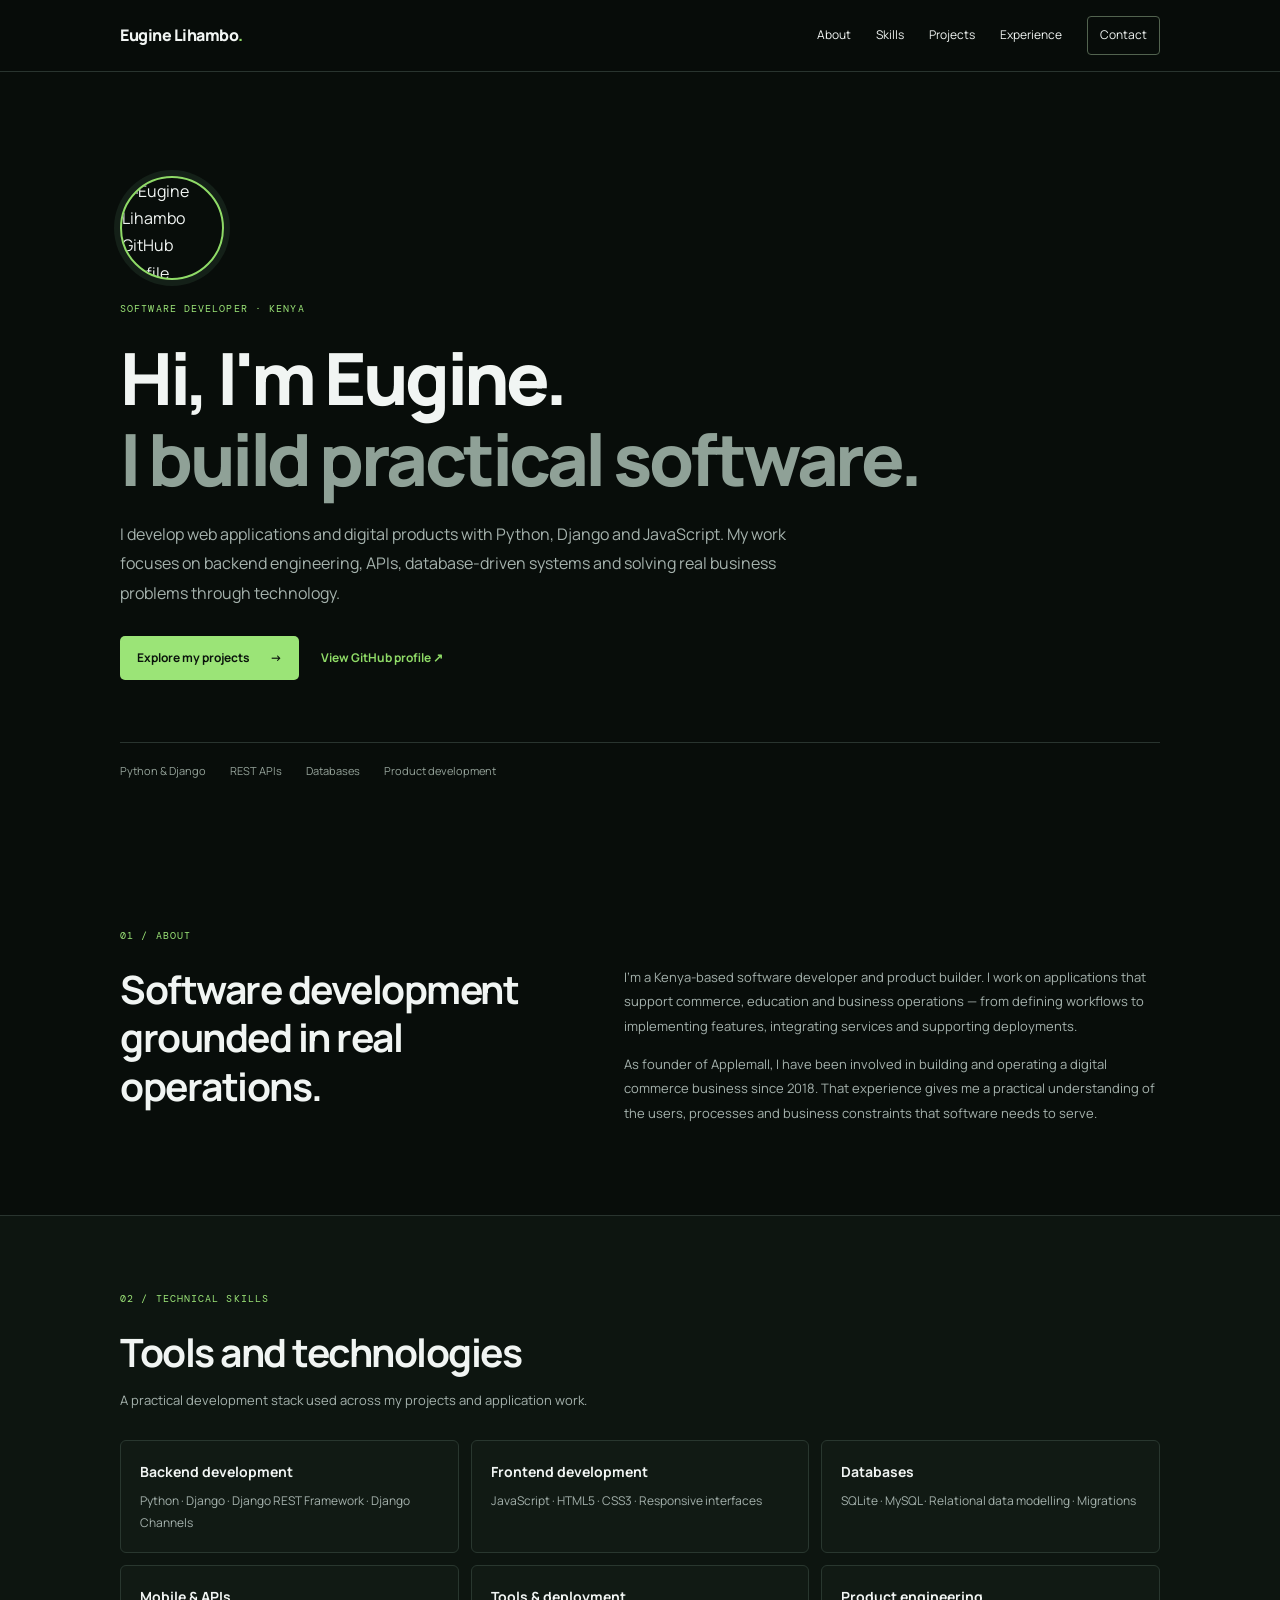
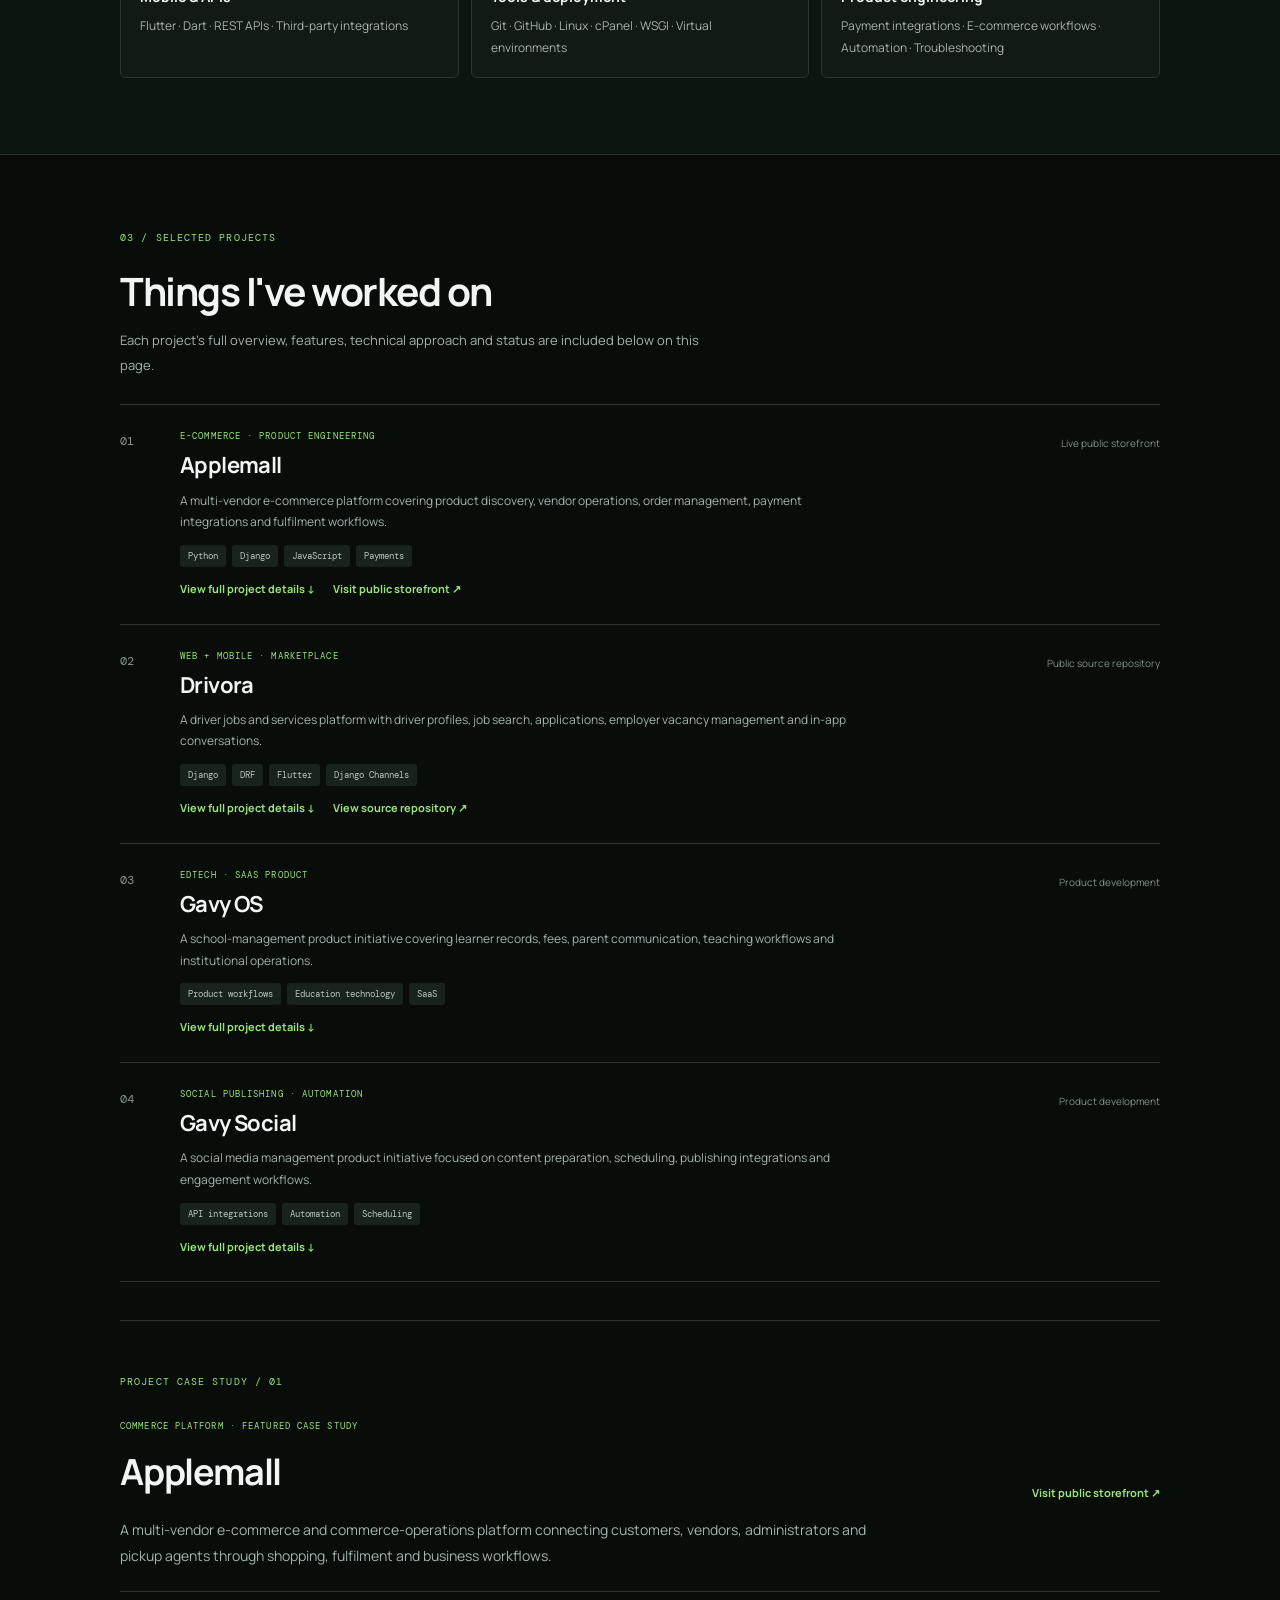
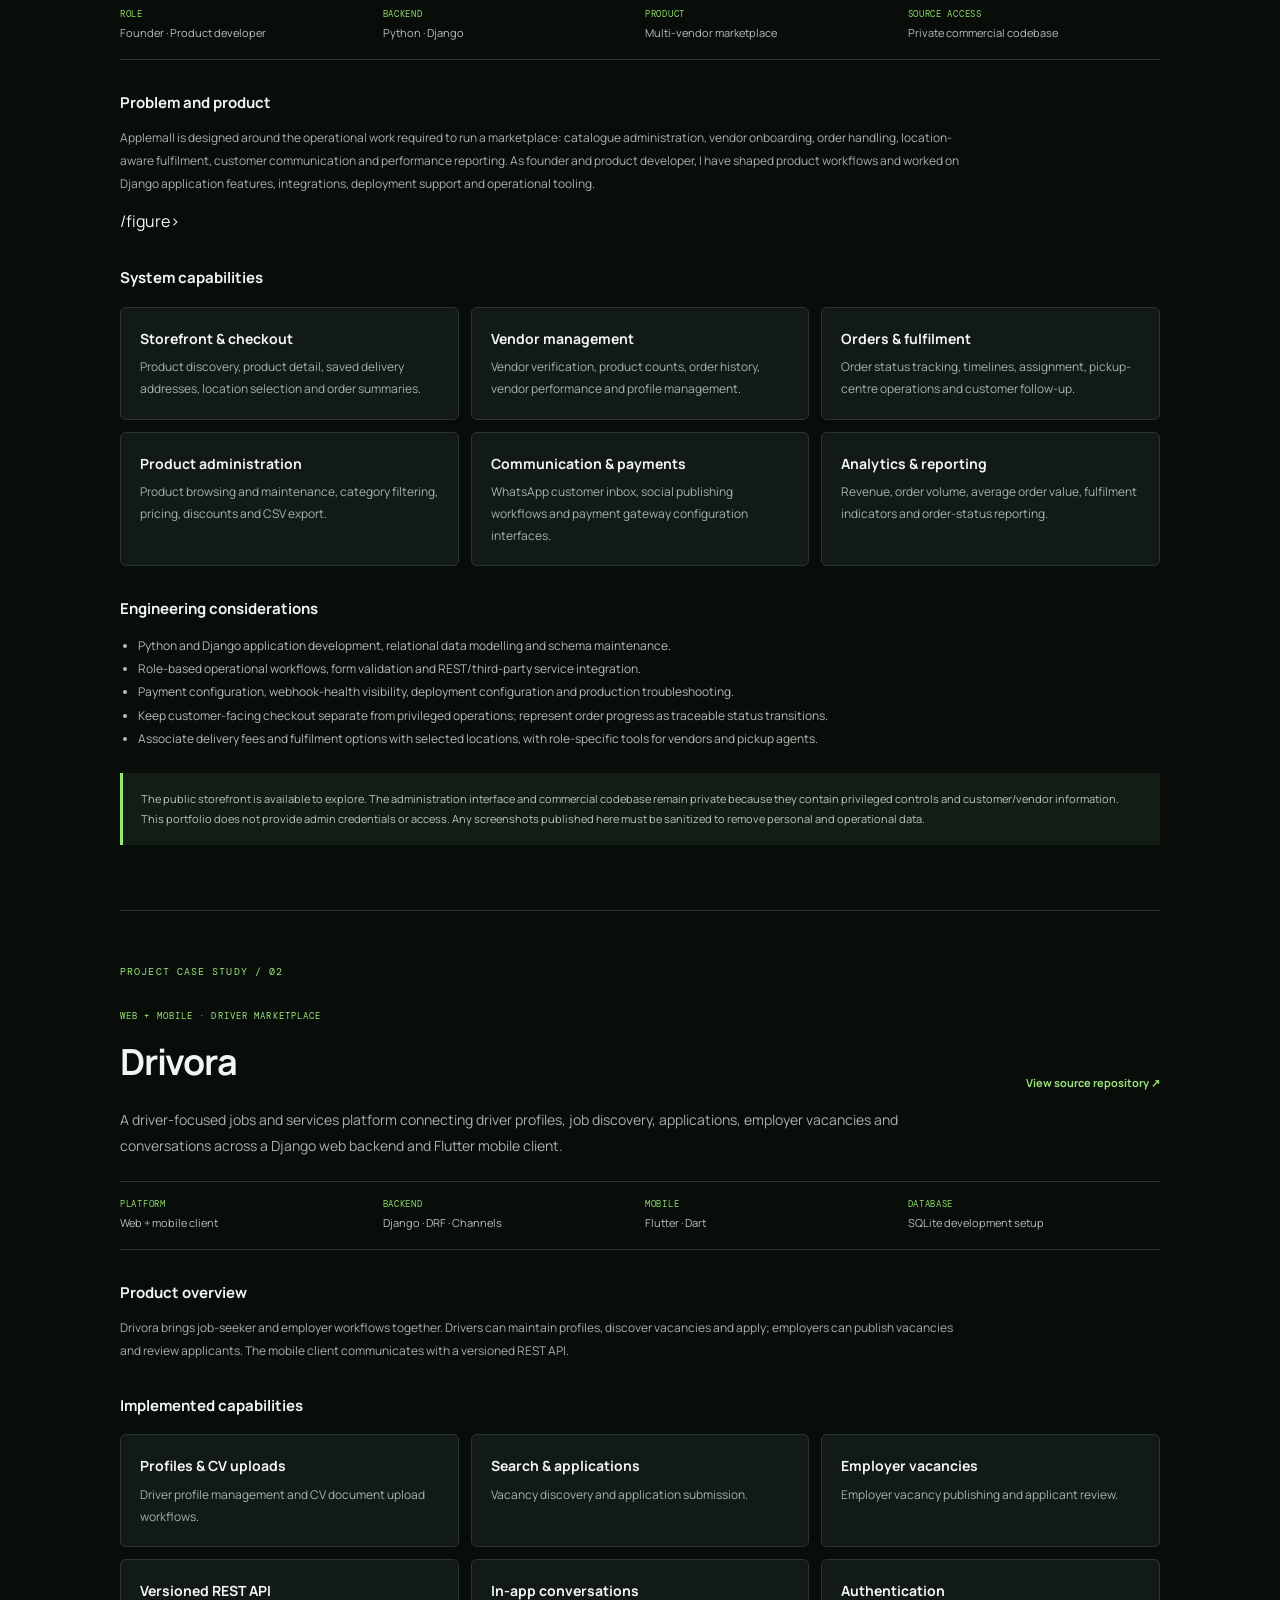
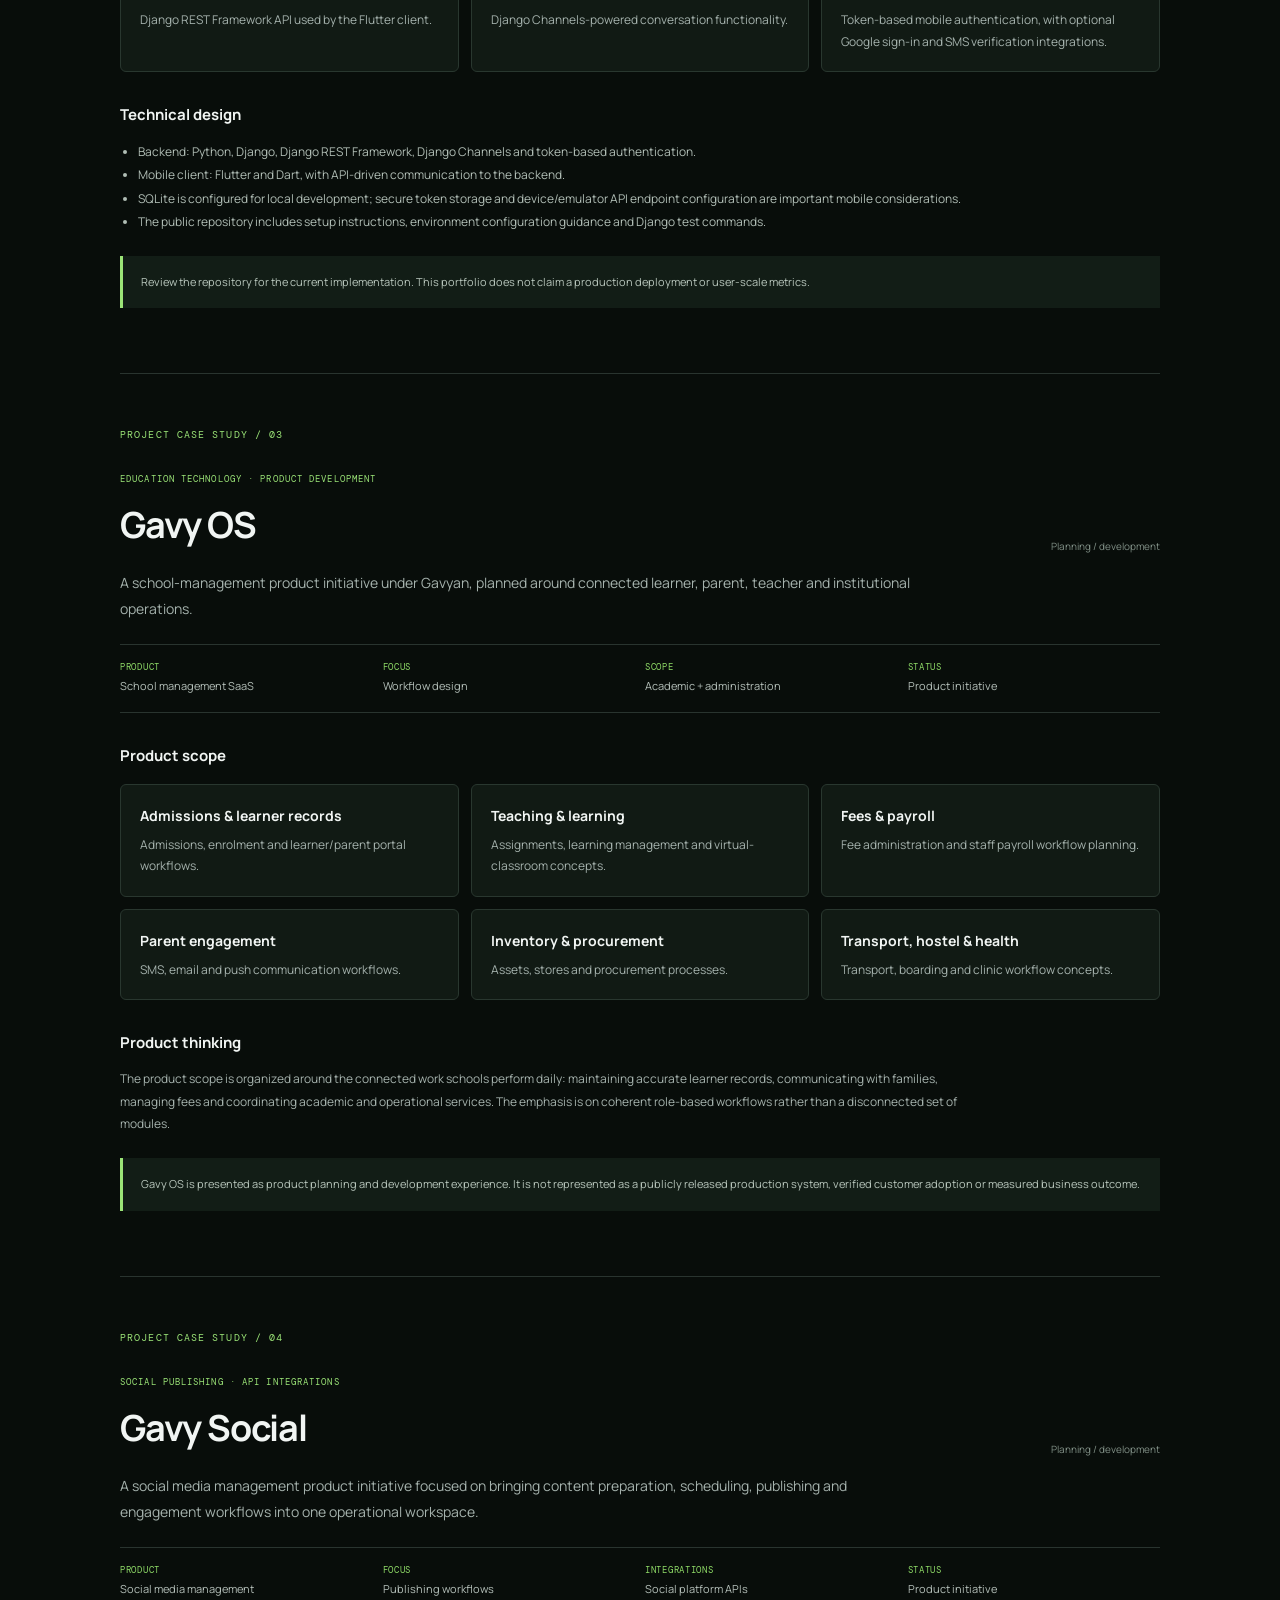
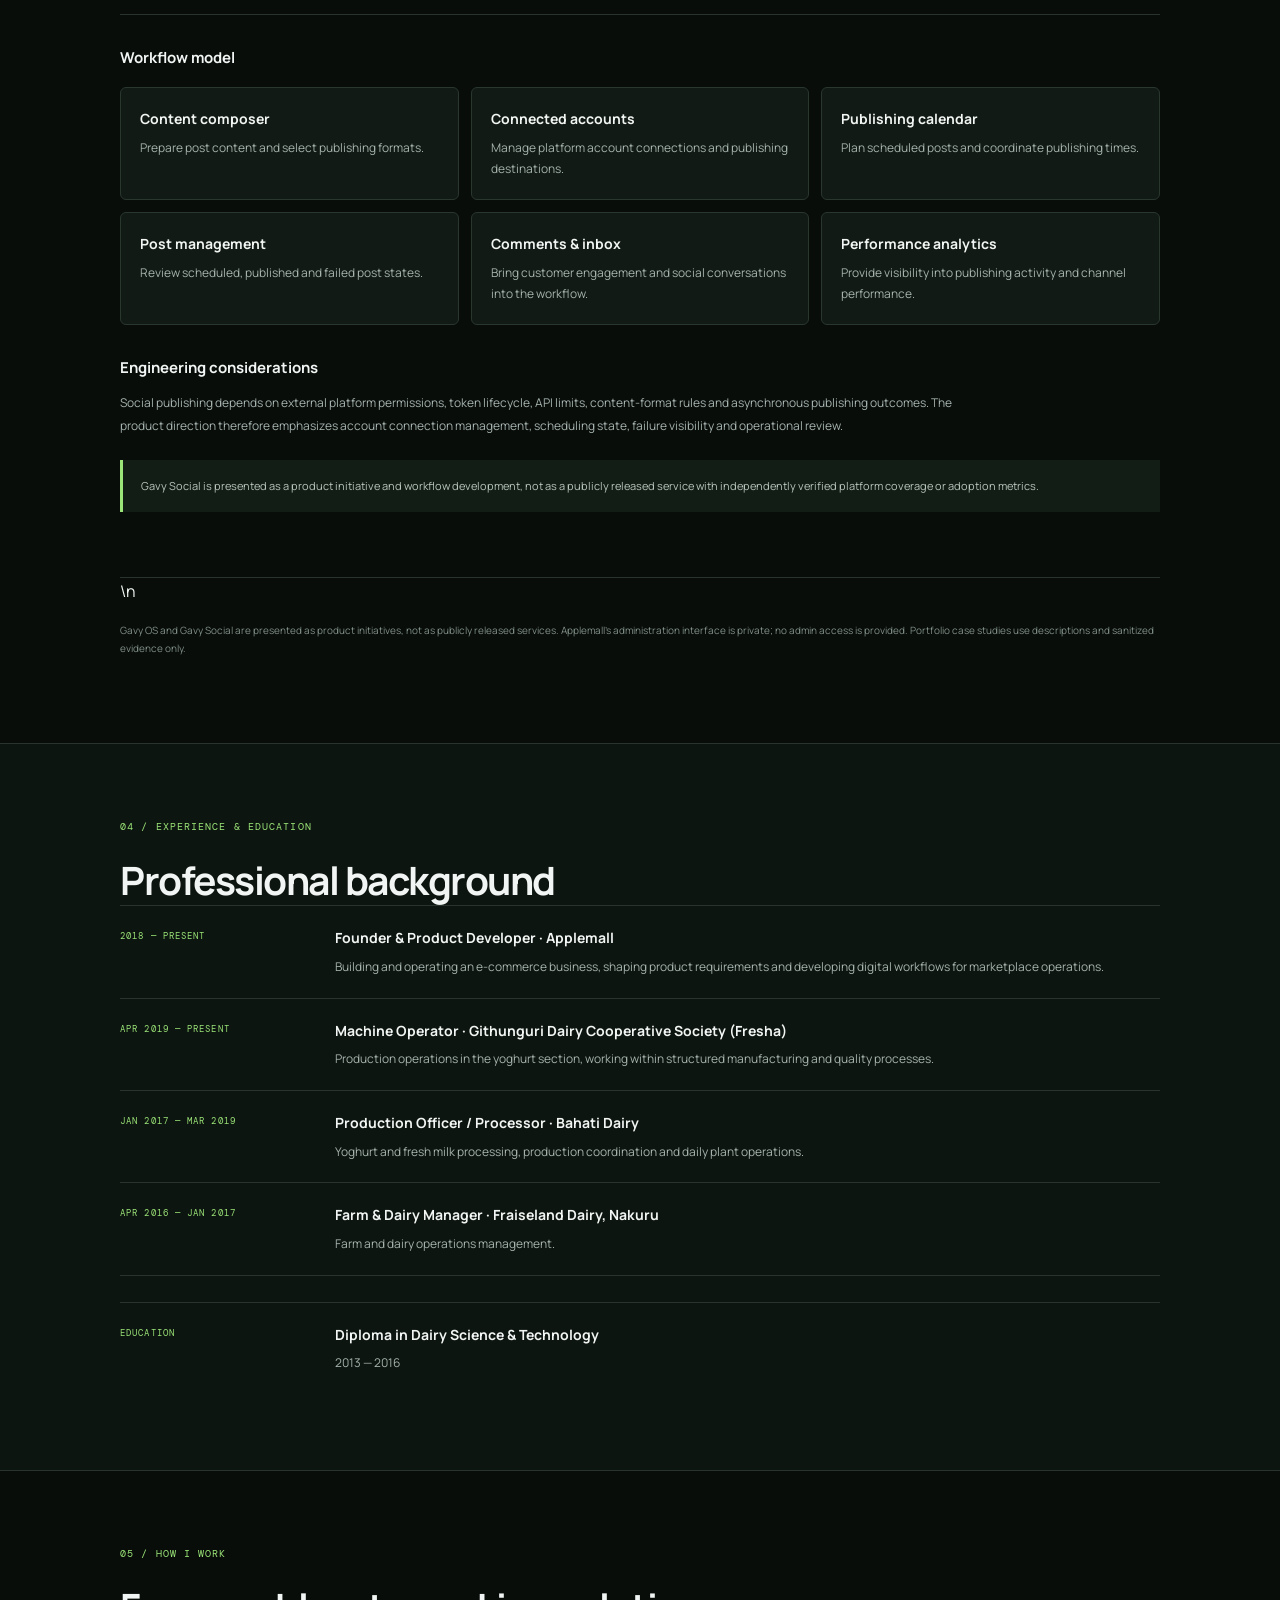
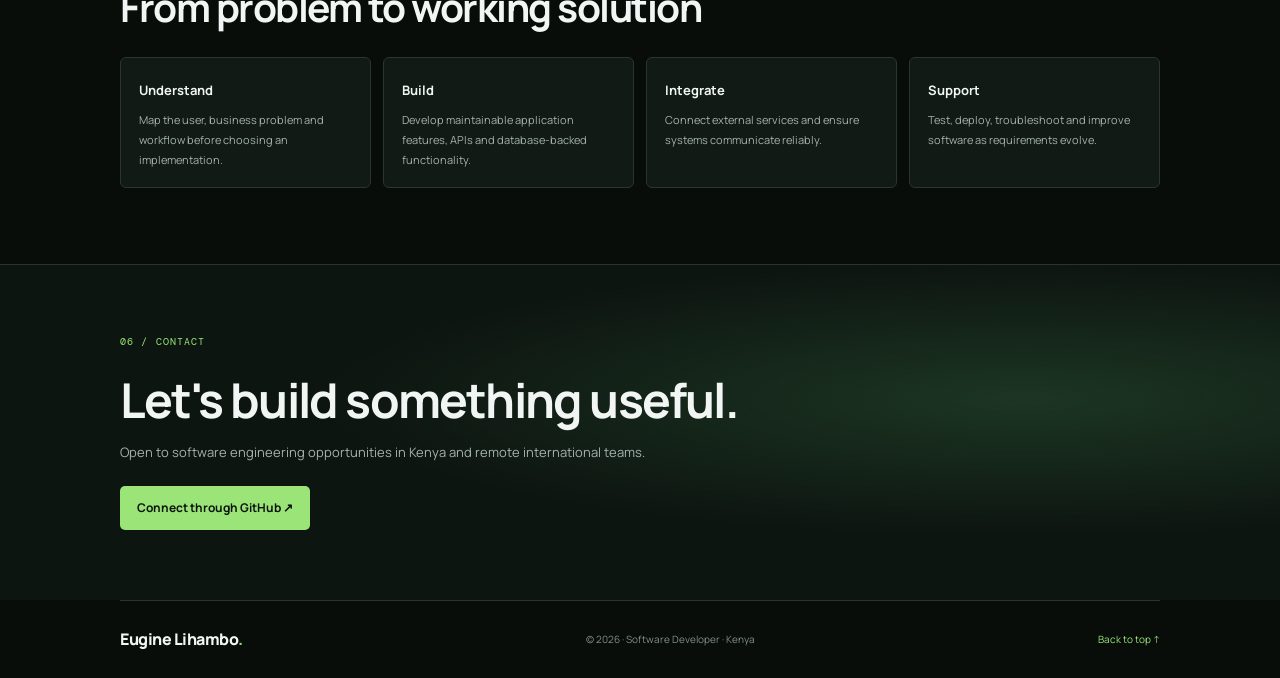
==== index.html @ 2ed0c3b6 "Temporarily remove Applemall screenshot from portfolio" ====
<!doctype html>
<html lang="en">
<head>
  <meta charset="utf-8">
  <meta name="viewport" content="width=device-width,initial-scale=1">
  <meta name="theme-color" content="#ffffff">
  <meta name="description" content="Eugine Lihambo — Software developer specialising in Python, Django, APIs, databases and business-focused digital products.">
  <meta property="og:title" content="Eugine Lihambo | Software Developer">
  <meta property="og:description" content="Software engineering, selected projects, technical skills and professional experience.">
  <title>Eugine Lihambo | Software Developer</title>
  <link rel="preconnect" href="https://fonts.googleapis.com">
  <link rel="preconnect" href="https://fonts.gstatic.com" crossorigin>
  <link href="https://fonts.googleapis.com/css2?family=DM+Mono:wght@400;500&family=Manrope:wght@400;500;600;700;800&display=swap" rel="stylesheet">
  <link rel="stylesheet" href="assets/css/styles.css">
</head>
<body class="home-page">
<header class="simple-header">
  <a class="simple-logo" href="#top">Eugine Lihambo<span>.</span></a>
  <nav aria-label="Main navigation">
    <a href="#about">About</a><a href="#skills">Skills</a><a href="#projects">Projects</a><a href="#experience">Experience</a><a href="#contact" class="simple-nav-cta">Contact</a>
  </nav>
</header>
<main id="top">
  <section class="simple-hero simple-wrap">
    <div class="simple-profile"><img src="https://avatars.githubusercontent.com/u/210513952?v=4" alt="Eugine Lihambo GitHub profile picture" width="112" height="112"></div>
    <p class="simple-eyebrow">SOFTWARE DEVELOPER · KENYA</p>
    <h1>Hi, I'm Eugine.<br><span>I build practical software.</span></h1>
    <p class="simple-intro">I develop web applications and digital products with Python, Django and JavaScript. My work focuses on backend engineering, APIs, database-driven systems and solving real business problems through technology.</p>
    <div class="simple-actions"><a class="simple-button" href="#projects">Explore my projects <span>→</span></a><a class="simple-text-link" href="https://github.com/APPLEMALL-KENYA" target="_blank" rel="noreferrer">View GitHub profile ↗</a></div>
    <div class="simple-facts"><span>Python & Django</span><span>REST APIs</span><span>Databases</span><span>Product development</span></div>
  </section>

  <section class="simple-section simple-wrap" id="about">
    <div class="simple-section-label">01 / ABOUT</div>
    <div class="simple-about-grid">
      <h2>Software development grounded in real operations.</h2>
      <div><p>I'm a Kenya-based software developer and product builder. I work on applications that support commerce, education and business operations — from defining workflows to implementing features, integrating services and supporting deployments.</p><p>As founder of Applemall, I have been involved in building and operating a digital commerce business since 2018. That experience gives me a practical understanding of the users, processes and business constraints that software needs to serve.</p></div>
    </div>
  </section>

  <section class="simple-section simple-tint" id="skills">
    <div class="simple-wrap">
      <div class="simple-section-label">02 / TECHNICAL SKILLS</div>
      <h2 class="simple-heading">Tools and technologies</h2>
      <p class="simple-section-intro">A practical development stack used across my projects and application work.</p>
      <div class="simple-skills">
        <article><h3>Backend development</h3><p>Python · Django · Django REST Framework · Django Channels</p></article>
        <article><h3>Frontend development</h3><p>JavaScript · HTML5 · CSS3 · Responsive interfaces</p></article>
        <article><h3>Databases</h3><p>SQLite · MySQL · Relational data modelling · Migrations</p></article>
        <article><h3>Mobile & APIs</h3><p>Flutter · Dart · REST APIs · Third-party integrations</p></article>
        <article><h3>Tools & deployment</h3><p>Git · GitHub · Linux · cPanel · WSGI · Virtual environments</p></article>
        <article><h3>Product engineering</h3><p>Payment integrations · E-commerce workflows · Automation · Troubleshooting</p></article>
      </div>
    </div>
  </section>

  <section class="simple-section simple-wrap" id="projects">
    <div class="simple-section-label">03 / SELECTED PROJECTS</div>
    <h2 class="simple-heading">Things I've worked on</h2>
    <p class="simple-section-intro">Each project’s full overview, features, technical approach and status are included below on this page.</p>
    <div class="simple-project-list">
      <article class="simple-project">
        <div class="simple-project-number">01</div>
        <div class="simple-project-main"><div class="simple-project-type">E-COMMERCE · PRODUCT ENGINEERING</div><h3>Applemall</h3><p>A multi-vendor e-commerce platform covering product discovery, vendor operations, order management, payment integrations and fulfilment workflows.</p><div class="simple-tags"><span>Python</span><span>Django</span><span>JavaScript</span><span>Payments</span></div><div class="simple-project-links"><a href="#case-applemall">View full project details ↓</a><a href="https://applemall.co.ke/" target="_blank" rel="noreferrer">Visit public storefront ↗</a></div></div><div class="simple-project-status">Live public storefront</div>
      </article>
      <article class="simple-project">
        <div class="simple-project-number">02</div>
        <div class="simple-project-main"><div class="simple-project-type">WEB + MOBILE · MARKETPLACE</div><h3>Drivora</h3><p>A driver jobs and services platform with driver profiles, job search, applications, employer vacancy management and in-app conversations.</p><div class="simple-tags"><span>Django</span><span>DRF</span><span>Flutter</span><span>Django Channels</span></div><div class="simple-project-links"><a href="#case-drivora">View full project details ↓</a><a href="https://github.com/APPLEMALL-KENYA/Drivora" target="_blank" rel="noreferrer">View source repository ↗</a></div></div><div class="simple-project-status">Public source repository</div>
      </article>
      <article class="simple-project">
        <div class="simple-project-number">03</div>
        <div class="simple-project-main"><div class="simple-project-type">EDTECH · SAAS PRODUCT</div><h3>Gavy OS</h3><p>A school-management product initiative covering learner records, fees, parent communication, teaching workflows and institutional operations.</p><div class="simple-tags"><span>Product workflows</span><span>Education technology</span><span>SaaS</span></div><div class="simple-project-links"><a href="#case-gavy-os">View full project details ↓</a></div></div><div class="simple-project-status">Product development</div>
      </article>
      <article class="simple-project">
        <div class="simple-project-number">04</div>
        <div class="simple-project-main"><div class="simple-project-type">SOCIAL PUBLISHING · AUTOMATION</div><h3>Gavy Social</h3><p>A social media management product initiative focused on content preparation, scheduling, publishing integrations and engagement workflows.</p><div class="simple-tags"><span>API integrations</span><span>Automation</span><span>Scheduling</span></div><div class="simple-project-links"><a href="#case-gavy-social">View full project details ↓</a></div></div><div class="simple-project-status">Product development</div>
      </article>
    </div>

    <div class="simple-inline-cases">
      <article class="simple-inline-case" id="case-applemall">
        <div class="simple-section-label">PROJECT CASE STUDY / 01</div>
        <div class="simple-inline-heading"><div><p class="simple-project-type">COMMERCE PLATFORM · FEATURED CASE STUDY</p><h3>Applemall</h3></div><a href="https://applemall.co.ke/" target="_blank" rel="noreferrer">Visit public storefront ↗</a></div>
        <p class="simple-case-lead">A multi-vendor e-commerce and commerce-operations platform connecting customers, vendors, administrators and pickup agents through shopping, fulfilment and business workflows.</p>
        <div class="simple-case-meta"><span><b>Role</b> Founder · Product developer</span><span><b>Backend</b> Python · Django</span><span><b>Product</b> Multi-vendor marketplace</span><span><b>Source access</b> Private commercial codebase</span></div>
        <h4>Problem and product</h4><p>Applemall is designed around the operational work required to run a marketplace: catalogue administration, vendor onboarding, order handling, location-aware fulfilment, customer communication and performance reporting. As founder and product developer, I have shaped product workflows and worked on Django application features, integrations, deployment support and operational tooling.</p>
/figure>
        
        <h4>System capabilities</h4>
        <div class="simple-skills">
          <article><h3>Storefront & checkout</h3><p>Product discovery, product detail, saved delivery addresses, location selection and order summaries.</p></article>
          <article><h3>Vendor management</h3><p>Vendor verification, product counts, order history, vendor performance and profile management.</p></article>
          <article><h3>Orders & fulfilment</h3><p>Order status tracking, timelines, assignment, pickup-centre operations and customer follow-up.</p></article>
          <article><h3>Product administration</h3><p>Product browsing and maintenance, category filtering, pricing, discounts and CSV export.</p></article>
          <article><h3>Communication & payments</h3><p>WhatsApp customer inbox, social publishing workflows and payment gateway configuration interfaces.</p></article>
          <article><h3>Analytics & reporting</h3><p>Revenue, order volume, average order value, fulfilment indicators and order-status reporting.</p></article>
        </div>
        <h4>Engineering considerations</h4><ul class="simple-case-list"><li>Python and Django application development, relational data modelling and schema maintenance.</li><li>Role-based operational workflows, form validation and REST/third-party service integration.</li><li>Payment configuration, webhook-health visibility, deployment configuration and production troubleshooting.</li><li>Keep customer-facing checkout separate from privileged operations; represent order progress as traceable status transitions.</li><li>Associate delivery fees and fulfilment options with selected locations, with role-specific tools for vendors and pickup agents.</li></ul>
        <p class="simple-case-note">The public storefront is available to explore. The administration interface and commercial codebase remain private because they contain privileged controls and customer/vendor information. This portfolio does not provide admin credentials or access. Any screenshots published here must be sanitized to remove personal and operational data.</p>
      </article>

      <article class="simple-inline-case" id="case-drivora">
        <div class="simple-section-label">PROJECT CASE STUDY / 02</div>
        <div class="simple-inline-heading"><div><p class="simple-project-type">WEB + MOBILE · DRIVER MARKETPLACE</p><h3>Drivora</h3></div><a href="https://github.com/APPLEMALL-KENYA/Drivora" target="_blank" rel="noreferrer">View source repository ↗</a></div>
        <p class="simple-case-lead">A driver-focused jobs and services platform connecting driver profiles, job discovery, applications, employer vacancies and conversations across a Django web backend and Flutter mobile client.</p>
        <div class="simple-case-meta"><span><b>Platform</b> Web + mobile client</span><span><b>Backend</b> Django · DRF · Channels</span><span><b>Mobile</b> Flutter · Dart</span><span><b>Database</b> SQLite development setup</span></div>
        <h4>Product overview</h4><p>Drivora brings job-seeker and employer workflows together. Drivers can maintain profiles, discover vacancies and apply; employers can publish vacancies and review applicants. The mobile client communicates with a versioned REST API.</p>
        <h4>Implemented capabilities</h4>
        <div class="simple-skills">
          <article><h3>Profiles & CV uploads</h3><p>Driver profile management and CV document upload workflows.</p></article>
          <article><h3>Search & applications</h3><p>Vacancy discovery and application submission.</p></article>
          <article><h3>Employer vacancies</h3><p>Employer vacancy publishing and applicant review.</p></article>
          <article><h3>Versioned REST API</h3><p>Django REST Framework API used by the Flutter client.</p></article>
          <article><h3>In-app conversations</h3><p>Django Channels-powered conversation functionality.</p></article>
          <article><h3>Authentication</h3><p>Token-based mobile authentication, with optional Google sign-in and SMS verification integrations.</p></article>
        </div>
        <h4>Technical design</h4><ul class="simple-case-list"><li>Backend: Python, Django, Django REST Framework, Django Channels and token-based authentication.</li><li>Mobile client: Flutter and Dart, with API-driven communication to the backend.</li><li>SQLite is configured for local development; secure token storage and device/emulator API endpoint configuration are important mobile considerations.</li><li>The public repository includes setup instructions, environment configuration guidance and Django test commands.</li></ul>
        <p class="simple-case-note">Review the repository for the current implementation. This portfolio does not claim a production deployment or user-scale metrics.</p>
      </article>

      <article class="simple-inline-case" id="case-gavy-os">
        <div class="simple-section-label">PROJECT CASE STUDY / 03</div>
        <div class="simple-inline-heading"><div><p class="simple-project-type">EDUCATION TECHNOLOGY · PRODUCT DEVELOPMENT</p><h3>Gavy OS</h3></div><span class="simple-project-status">Planning / development</span></div>
        <p class="simple-case-lead">A school-management product initiative under Gavyan, planned around connected learner, parent, teacher and institutional operations.</p>
        <div class="simple-case-meta"><span><b>Product</b> School management SaaS</span><span><b>Focus</b> Workflow design</span><span><b>Scope</b> Academic + administration</span><span><b>Status</b> Product initiative</span></div>
        <h4>Product scope</h4><div class="simple-skills">
          <article><h3>Admissions & learner records</h3><p>Admissions, enrolment and learner/parent portal workflows.</p></article>
          <article><h3>Teaching & learning</h3><p>Assignments, learning management and virtual-classroom concepts.</p></article>
          <article><h3>Fees & payroll</h3><p>Fee administration and staff payroll workflow planning.</p></article>
          <article><h3>Parent engagement</h3><p>SMS, email and push communication workflows.</p></article>
          <article><h3>Inventory & procurement</h3><p>Assets, stores and procurement processes.</p></article>
          <article><h3>Transport, hostel & health</h3><p>Transport, boarding and clinic workflow concepts.</p></article>
        </div>
        <h4>Product thinking</h4><p>The product scope is organized around the connected work schools perform daily: maintaining accurate learner records, communicating with families, managing fees and coordinating academic and operational services. The emphasis is on coherent role-based workflows rather than a disconnected set of modules.</p>
        <p class="simple-case-note">Gavy OS is presented as product planning and development experience. It is not represented as a publicly released production system, verified customer adoption or measured business outcome.</p>
      </article>

      <article class="simple-inline-case" id="case-gavy-social">
        <div class="simple-section-label">PROJECT CASE STUDY / 04</div>
        <div class="simple-inline-heading"><div><p class="simple-project-type">SOCIAL PUBLISHING · API INTEGRATIONS</p><h3>Gavy Social</h3></div><span class="simple-project-status">Planning / development</span></div>
        <p class="simple-case-lead">A social media management product initiative focused on bringing content preparation, scheduling, publishing and engagement workflows into one operational workspace.</p>
        <div class="simple-case-meta"><span><b>Product</b> Social media management</span><span><b>Focus</b> Publishing workflows</span><span><b>Integrations</b> Social platform APIs</span><span><b>Status</b> Product initiative</span></div>
        <h4>Workflow model</h4><div class="simple-skills">
          <article><h3>Content composer</h3><p>Prepare post content and select publishing formats.</p></article>
          <article><h3>Connected accounts</h3><p>Manage platform account connections and publishing destinations.</p></article>
          <article><h3>Publishing calendar</h3><p>Plan scheduled posts and coordinate publishing times.</p></article>
          <article><h3>Post management</h3><p>Review scheduled, published and failed post states.</p></article>
          <article><h3>Comments & inbox</h3><p>Bring customer engagement and social conversations into the workflow.</p></article>
          <article><h3>Performance analytics</h3><p>Provide visibility into publishing activity and channel performance.</p></article>
        </div>
        <h4>Engineering considerations</h4><p>Social publishing depends on external platform permissions, token lifecycle, API limits, content-format rules and asynchronous publishing outcomes. The product direction therefore emphasizes account connection management, scheduling state, failure visibility and operational review.</p>
        <p class="simple-case-note">Gavy Social is presented as a product initiative and workflow development, not as a publicly released service with independently verified platform coverage or adoption metrics.</p>
      </article>
    </div>\n    <p class="simple-disclaimer">Gavy OS and Gavy Social are presented as product initiatives, not as publicly released services. Applemall's administration interface is private; no admin access is provided. Portfolio case studies use descriptions and sanitized evidence only.</p>
  </section>

  <section class="simple-section simple-tint" id="experience">
    <div class="simple-wrap">
      <div class="simple-section-label">04 / EXPERIENCE & EDUCATION</div>
      <h2 class="simple-heading">Professional background</h2>
      <div class="simple-timeline">
        <article><div class="simple-date">2018 — PRESENT</div><div><h3>Founder & Product Developer · Applemall</h3><p>Building and operating an e-commerce business, shaping product requirements and developing digital workflows for marketplace operations.</p></div></article>
        <article><div class="simple-date">APR 2019 — PRESENT</div><div><h3>Machine Operator · Githunguri Dairy Cooperative Society (Fresha)</h3><p>Production operations in the yoghurt section, working within structured manufacturing and quality processes.</p></div></article>
        <article><div class="simple-date">JAN 2017 — MAR 2019</div><div><h3>Production Officer / Processor · Bahati Dairy</h3><p>Yoghurt and fresh milk processing, production coordination and daily plant operations.</p></div></article>
        <article><div class="simple-date">APR 2016 — JAN 2017</div><div><h3>Farm & Dairy Manager · Fraiseland Dairy, Nakuru</h3><p>Farm and dairy operations management.</p></div></article>
      </div>
      <div class="simple-education"><div class="simple-date">EDUCATION</div><div><h3>Diploma in Dairy Science & Technology</h3><p>2013 — 2016</p></div></div>
    </div>
  </section>

  <section class="simple-section simple-wrap" id="approach">
    <div class="simple-section-label">05 / HOW I WORK</div>
    <h2 class="simple-heading">From problem to working solution</h2>
    <div class="simple-approach"><article><b>Understand</b><p>Map the user, business problem and workflow before choosing an implementation.</p></article><article><b>Build</b><p>Develop maintainable application features, APIs and database-backed functionality.</p></article><article><b>Integrate</b><p>Connect external services and ensure systems communicate reliably.</p></article><article><b>Support</b><p>Test, deploy, troubleshoot and improve software as requirements evolve.</p></article></div>
  </section>

  <section class="simple-contact" id="contact">
    <div class="simple-wrap"><div class="simple-section-label">06 / CONTACT</div><h2>Let's build something useful.</h2><p>Open to software engineering opportunities in Kenya and remote international teams.</p><a class="simple-button" href="https://github.com/APPLEMALL-KENYA" target="_blank" rel="noreferrer">Connect through GitHub ↗</a></div>
  </section>
</main>
<footer class="simple-footer simple-wrap"><a class="simple-logo" href="#top">Eugine Lihambo<span>.</span></a><span>© <span id="year"></span> · Software Developer · Kenya</span><a href="#top">Back to top ↑</a></footer>
<script src="assets/js/main.js"></script>
</body>
</html>
---- assets/css/styles.css ----
:root{--bg:#080b10;--panel:#10151d;--panel2:#141c25;--line:#222d39;--text:#f2f5f7;--muted:#9aa7b5;--green:#a6f36b;--cyan:#7de3d2;--mono:"DM Mono",monospace;--sans:"Manrope",sans-serif}*{box-sizing:border-box}html{scroll-behavior:smooth}body{margin:0;background:var(--bg);color:var(--text);font-family:var(--sans);line-height:1.6}a{color:inherit;text-decoration:none}.wrap{width:min(1120px,calc(100% - 48px));margin:auto}.site-header{height:76px;padding:0 max(24px,calc((100vw - 1120px)/2));display:flex;align-items:center;justify-content:space-between;border-bottom:1px solid #ffffff10;position:sticky;top:0;background:#080b10eF;backdrop-filter:blur(16px);z-index:5}.wordmark{font-size:23px;font-weight:800;letter-spacing:-2px}.wordmark span,.accent{color:var(--green)}nav{display:flex;align-items:center;gap:32px;color:#b7c1cb;font-size:13px}nav a:hover,.text-link:hover{color:var(--green)}.nav-cta{border:1px solid #465343;padding:9px 15px;border-radius:4px;color:var(--text)}.hero{padding:112px 0 50px;min-height:670px;display:flex;flex-direction:column;justify-content:center}.eyebrow,.project-kicker,.hero-meta,.skill-grid small,.visual-label{font:11px var(--mono);letter-spacing:1.4px;color:var(--green)}.eyebrow i{display:inline-block;width:7px;height:7px;background:var(--green);border-radius:50%;margin-right:9px;box-shadow:0 0 14px var(--green)}h1{font-size:clamp(54px,8.2vw,100px);line-height:1.02;letter-spacing:-6px;margin:32px 0 35px;font-weight:800}.muted{color:#65717d}.hero-bottom{display:flex;align-items:end;justify-content:space-between;gap:40px}.lead{font-size:17px;color:#aab5c0;max-width:520px;margin:0}.hero-actions,.contact-actions{display:flex;gap:12px;flex-wrap:wrap}.button{padding:13px 18px;border-radius:4px;font-size:12px;font-weight:700;display:inline-flex;gap:18px;align-items:center;transition:.2s}.primary{background:var(--green);color:#10170c}.primary:hover{transform:translateY(-2px);box-shadow:0 8px 30px #a6f36b30}.ghost{border:1px solid #36414d;color:#d5dce3}.ghost:hover{border-color:var(--green);color:var(--green)}.hero-meta{display:flex;gap:28px;flex-wrap:wrap;margin-top:75px;padding-top:20px;border-top:1px solid var(--line);color:#71808d;font-size:9px}.section{padding:105px 0}.section-heading{display:flex;justify-content:space-between;align-items:end;gap:30px;margin-bottom:38px}.section-heading h2{font-size:clamp(34px,5vw,52px);line-height:1.08;letter-spacing:-2.5px;margin:13px 0 0}.section-heading>p{max-width:330px;color:var(--muted);font-size:13px;margin:0 0 5px}.project-grid{display:grid;grid-template-columns:1fr 1fr;gap:22px}.project-card{background:var(--panel);border:1px solid var(--line);border-radius:8px;overflow:hidden}.project-visual{height:290px;display:block;position:relative;overflow:hidden}.featured .project-visual{height:330px}.visual-label{position:absolute;bottom:14px;left:17px;color:#d0d9e0;font-size:9px}.applemall-visual{background:radial-gradient(ellipse at 75% 30%,#31533d 0,transparent 48%),linear-gradient(135deg,#14231b,#0d1412 70%)}.browser-bar{height:32px;background:#e8ece8;display:flex;align-items:center;gap:5px;padding:0 12px;color:#3a4a40;font:9px var(--mono)}.browser-bar b{width:6px;height:6px;border-radius:50%;background:#8a9b8e}.browser-bar span{margin-left:12px;color:#657469}.mock-store{padding:25px 32px;color:#f3f7f2}.store-top{font-size:17px;font-weight:800;letter-spacing:2px}.store-top small{font-size:9px;color:#a8c2a7;margin-left:10px;letter-spacing:0}.store-copy{margin-top:30px;display:flex;flex-direction:column;gap:8px}.store-copy small,.store-copy span{font:9px var(--mono);color:#b3c5b5}.store-copy strong{font-size:32px;line-height:1.05;letter-spacing:-1.4px}.store-products{display:flex;gap:10px;margin-top:22px}.store-products i{display:block;width:65px;height:48px;border-radius:5px;background:linear-gradient(140deg,#d5d4c4,#69796a);border:4px solid #ffffff16}.store-products i:nth-child(2){background:linear-gradient(140deg,#d8aa73,#614b37)}.store-products i:nth-child(3){background:linear-gradient(140deg,#9bb4c6,#354a59)}.drivora-visual{background:radial-gradient(circle at 70% 40%,#244c53,transparent 40%),#101d26}.visual-grid{padding:30px 32px;height:100%;display:flex;flex-direction:column}.visual-grid>span{font:800 16px var(--sans);letter-spacing:3px;color:var(--cyan)}.visual-grid>b{font-size:34px;line-height:1.06;letter-spacing:-1.5px;margin-top:25px}.visual-grid>small{font:9px var(--mono);color:#9db4b9;margin-top:12px}.route-line{font:20px var(--mono);color:var(--cyan);margin-top:22px}.phone-card{position:absolute;right:36px;bottom:27px;width:115px;height:145px;background:#e2ece7;color:#10201e;border-radius:12px;padding:14px;font:9px var(--mono);transform:rotate(7deg);box-shadow:0 15px 40px #0007}.phone-card strong{display:block;font:800 18px var(--sans);line-height:1.1;margin-top:18px}.gavy-visual{background:radial-gradient(circle at 70% 20%,#263e76,transparent 50%),#11182b;padding:30px}.gavy-mark{font-size:56px;font-weight:800;color:#f3f6ff;letter-spacing:-6px}.gavy-mark span{color:#88a8ff}.gavy-copy{display:flex;flex-direction:column;gap:10px;margin-top:5px}.gavy-copy small,.gavy-copy span{font:9px var(--mono);color:#9db2e2}.gavy-copy b{font-size:32px;line-height:1.1;letter-spacing:-1px}.social-visual{background:radial-gradient(circle at 70% 30%,#543d6b,transparent 50%),#21172b;padding:28px}.social-window{background:#181522;border:1px solid #655078;border-radius:8px;width:75%;height:100%;padding:20px}.social-window span,.social-window small{font:9px var(--mono);color:#c2a7e5}.social-window b{display:block;font-size:26px;line-height:1.1;margin:14px 0}.social-bars{height:65px;display:flex;align-items:end;gap:8px}.social-bars i{width:18px;background:#a68bd1;border-radius:3px 3px 0 0;height:35%}.social-bars i:nth-child(2){height:65%}.social-bars i:nth-child(3){height:48%}.social-bars i:nth-child(4){height:90%}.social-bars i:nth-child(5){height:72%}.project-info{padding:24px}.project-kicker{font-size:9px;color:#91a0ac}.project-info h3{font-size:26px;letter-spacing:-1px;margin:9px 0}.project-info p{font-size:13px;color:#aab5c0;max-width:490px;min-height:62px;margin:0 0 18px}.tags{display:flex;gap:7px;flex-wrap:wrap;margin-bottom:19px}.tags span{font:9px var(--mono);color:#b8c6ce;border:1px solid #34404a;padding:6px 8px;border-radius:3px}.text-link{font-size:12px;color:var(--green);font-weight:700}.private-note{display:block;margin-top:12px;font-size:10px;color:#7f8d99}.disclaimer{font-size:10px;color:#77838e;margin-top:17px}.expertise-section{background:#0d1219;border-top:1px solid #ffffff0a;border-bottom:1px solid #ffffff0a}.skill-grid{display:grid;grid-template-columns:repeat(4,1fr);gap:16px}.skill-grid>div{padding:23px 19px;border:1px solid var(--line);background:#101720;border-radius:5px}.skill-grid small{font-size:9px;color:#91a0ac}.skill-grid h3{font-size:17px;letter-spacing:-.5px;margin:18px 0 8px}.skill-grid p,.about-grid p{font-size:12px;color:#9eabb6;line-height:1.8}.about-grid{display:grid;grid-template-columns:1fr 1fr;gap:70px}.about-grid .about-lead{font-size:23px;line-height:1.45;color:#e1e8ed;letter-spacing:-.6px;margin:0}.about-grid>div p:first-child{margin-top:0}.contact-section{padding:100px 0;background:radial-gradient(ellipse at 75% 50%,#1a3424 0,transparent 50%),#0d1314;border-top:1px solid #26372b}.contact-inner h2{font-size:clamp(45px,7vw,76px);line-height:1.04;letter-spacing:-4px;margin:25px 0}.contact-inner h2 span{color:var(--green)}.contact-inner>p{color:#aab6b0;font-size:14px;margin-bottom:28px}.footer{height:90px;display:flex;align-items:center;justify-content:space-between;color:#75818c;font:10px var(--mono)}@media(max-width:760px){.site-header{height:65px}nav{gap:14px;font-size:11px}nav a:nth-child(3){display:none}.wrap{width:calc(100% - 36px)}.hero{padding:85px 0 40px;min-height:0}h1{letter-spacing:-3px;font-size:clamp(49px,12vw,76px)}.hero-bottom,.section-heading{align-items:flex-start;flex-direction:column}.hero-actions{margin-top:10px}.hero-meta{gap:13px;margin-top:45px}.section{padding:75px 0}.project-grid{grid-template-columns:1fr}.project-visual,.featured .project-visual{height:275px}.skill-grid{grid-template-columns:1fr 1fr}.about-grid{grid-template-columns:1fr;gap:15px}.contact-section{padding:75px 0}.contact-inner h2{letter-spacing:-2px}.footer{height:auto;padding:25px 0;gap:12px;flex-wrap:wrap}}@media(max-width:420px){nav{gap:10px}nav a:nth-child(2){display:none}.skill-grid{grid-template-columns:1fr}.hero-actions .button{padding:12px}.store-copy strong{font-size:27px}}
/* Case-study pages */
.case-hero{padding:86px 0 54px;border-bottom:1px solid var(--line)}.breadcrumbs{font:10px var(--mono);color:#8b98a4;margin-bottom:35px}.breadcrumbs a{color:var(--green)}.case-hero h1{font-size:clamp(44px,7vw,76px);letter-spacing:-4px;margin:18px 0}.case-lead{max-width:760px;color:#b0bbc5;font-size:17px}.case-meta{display:grid;grid-template-columns:repeat(4,1fr);gap:12px;margin-top:42px}.case-meta div{padding:15px;border:1px solid var(--line);border-radius:5px;background:var(--panel)}.case-meta small{display:block;font:9px var(--mono);color:#8795a1;margin-bottom:7px}.case-meta strong{font-size:12px}.case-section{padding:58px 0;border-bottom:1px solid var(--line)}.case-section h2{font-size:30px;letter-spacing:-1px;margin:8px 0 18px}.case-section p,.case-section li{color:#aab5c0;font-size:13px;line-height:1.85}.case-two{display:grid;grid-template-columns:1fr 1fr;gap:42px}.case-list{padding-left:19px}.evidence-grid{display:grid;grid-template-columns:repeat(3,1fr);gap:14px;margin-top:22px}.evidence-card{padding:20px;background:var(--panel);border:1px solid var(--line);border-radius:6px}.evidence-card b{display:block;font-size:13px;margin-bottom:8px}.evidence-card span{font:9px var(--mono);color:var(--green)}.evidence-card p{font-size:11px;margin-bottom:0}.note-panel{padding:18px 20px;border:1px solid #3a4a3a;background:#101a14;border-radius:5px;color:#b6c6b8;font-size:12px;line-height:1.8}.case-actions{display:flex;gap:12px;flex-wrap:wrap;margin-top:25px}.case-footer{padding:35px 0;display:flex;justify-content:space-between;gap:20px}.case-footer a{color:var(--green);font-size:12px}@media(max-width:760px){.case-meta{grid-template-columns:1fr 1fr}.case-two{grid-template-columns:1fr;gap:10px}.evidence-grid{grid-template-columns:1fr}.case-hero{padding:60px 0 40px}.case-hero h1{letter-spacing:-2px}}

/* Clean, readable single-page portfolio */
.home-page{--paper:#fff;--ink:#18221c;--sub:#59665f;--soft:#f5f7f5;--stroke:#e3e9e4;--brand:#16834a;background:var(--paper);color:var(--ink);font-family:"Manrope",Arial,sans-serif;line-height:1.7}
.home-page a{color:inherit;text-decoration:none}.simple-wrap{width:min(1040px,calc(100% - 44px));margin-inline:auto}
.simple-header{height:72px;position:sticky;top:0;z-index:10;background:#ffffffed;backdrop-filter:blur(12px);border-bottom:1px solid var(--stroke);display:flex;align-items:center;justify-content:space-between;padding:0 max(22px,calc((100vw - 1040px)/2))}
.simple-logo{font-size:16px;font-weight:800;letter-spacing:-.5px}.simple-logo span{color:var(--brand)}
.simple-header nav{display:flex;gap:25px;align-items:center;font-size:12px;color:var(--sub)}.simple-header nav a:hover,.simple-project-links a:hover,.simple-footer a:hover{color:var(--brand)}
.simple-nav-cta{border:1px solid var(--stroke);padding:7px 13px;border-radius:5px;color:var(--ink)}
.simple-hero{padding:104px 0 72px}.simple-eyebrow,.simple-section-label,.simple-project-type,.simple-date{font:10px "DM Mono",monospace;letter-spacing:1.1px;color:var(--brand)}
.simple-hero h1{font-size:clamp(42px,7vw,72px);line-height:1.13;letter-spacing:-3.5px;margin:22px 0 20px;color:var(--ink)}
.simple-hero h1 span{color:#718078}.simple-intro{font-size:16px;max-width:690px;color:var(--sub);line-height:1.85;margin:0}
.simple-actions{display:flex;align-items:center;gap:22px;flex-wrap:wrap;margin-top:27px}.simple-button{display:inline-flex;align-items:center;gap:20px;padding:12px 17px;border-radius:5px;background:var(--brand);color:#fff!important;font-size:12px;font-weight:700}.simple-text-link{font-size:12px;font-weight:700;color:var(--brand)!important}
.simple-facts{display:flex;gap:10px 24px;flex-wrap:wrap;border-top:1px solid var(--stroke);margin-top:62px;padding-top:19px;color:#6b7770;font-size:11px}
.simple-section{padding:76px 0}.simple-section-label{margin-bottom:23px}.simple-about-grid{display:grid;grid-template-columns:.9fr 1.1fr;gap:65px}.simple-about-grid h2,.simple-heading{font-size:clamp(28px,4vw,39px);line-height:1.25;letter-spacing:-1.5px;margin:0;color:var(--ink)}.simple-about-grid p,.simple-section-intro{font-size:13px;line-height:1.9;color:var(--sub);margin:0 0 13px}.simple-tint{background:var(--soft);border-top:1px solid var(--stroke);border-bottom:1px solid var(--stroke)}.simple-section-intro{max-width:600px;margin:12px 0 27px}
.simple-skills{display:grid;grid-template-columns:repeat(3,1fr);gap:12px}.simple-skills article{padding:19px;background:#fff;border:1px solid var(--stroke);border-radius:6px}.simple-skills h3,.simple-timeline h3,.simple-education h3{font-size:14px;margin:0 0 6px;color:var(--ink)}.simple-skills p,.simple-timeline p,.simple-education p{font-size:12px;color:var(--sub);line-height:1.8;margin:0}
.simple-project-list{border-top:1px solid var(--stroke)}.simple-project{display:grid;grid-template-columns:42px 1fr 150px;gap:18px;padding:25px 0;border-bottom:1px solid var(--stroke);align-items:start}.simple-project-number{font:12px "DM Mono",monospace;color:#87938c;padding-top:3px}.simple-project-type{font-size:9px;color:#718078}.simple-project h3{font-size:22px;letter-spacing:-.6px;margin:5px 0}.simple-project-main>p{font-size:12px;color:var(--sub);line-height:1.8;max-width:680px;margin:0 0 12px}.simple-tags{display:flex;gap:6px;flex-wrap:wrap;margin:0 0 13px}.simple-tags span{font:9px "DM Mono",monospace;color:#536259;background:#f1f4f1;padding:5px 8px;border-radius:3px}.simple-project-links{display:flex;gap:18px;flex-wrap:wrap}.simple-project-links a{font-size:11px;font-weight:700;color:var(--brand)}.simple-project-status{font-size:10px;color:#718078;text-align:right;padding-top:5px}.simple-disclaimer{font-size:10px;line-height:1.8;color:#758078;margin-top:16px}
.simple-timeline{border-top:1px solid var(--stroke)}.simple-timeline article,.simple-education{display:grid;grid-template-columns:190px 1fr;gap:25px;padding:20px 0;border-bottom:1px solid var(--stroke)}.simple-date{font-size:9px;padding-top:4px}.simple-education{margin-top:26px;border-top:1px solid var(--stroke);border-bottom:0}
.simple-approach{display:grid;grid-template-columns:repeat(4,1fr);gap:12px;margin-top:25px}.simple-approach article{border:1px solid var(--stroke);border-radius:6px;padding:18px}.simple-approach b{font-size:13px}.simple-approach p{font-size:11px;color:var(--sub);line-height:1.8;margin:7px 0 0}
.simple-contact{padding:70px 0;background:#f1f6f2;border-top:1px solid var(--stroke)}.simple-contact h2{font-size:clamp(30px,5vw,48px);letter-spacing:-1.8px;line-height:1.2;margin:0 0 12px}.simple-contact p{font-size:13px;color:var(--sub);margin:0 0 23px}
.simple-footer{min-height:78px;display:flex;align-items:center;justify-content:space-between;gap:15px;color:#748078;font-size:10px}.simple-footer>a:last-child{color:var(--brand)}
@media(max-width:760px){.simple-header{height:auto;min-height:64px;padding:12px 18px;align-items:flex-start;gap:12px}.simple-header nav{gap:12px;flex-wrap:wrap;justify-content:flex-end;font-size:10px}.simple-header nav a:nth-child(4){display:none}.simple-hero{padding:70px 0 48px}.simple-hero h1{letter-spacing:-2px}.simple-intro{font-size:14px}.simple-section{padding:58px 0}.simple-about-grid{grid-template-columns:1fr;gap:16px}.simple-skills{grid-template-columns:1fr 1fr}.simple-project{grid-template-columns:28px 1fr;gap:10px}.simple-project-status{grid-column:2;text-align:left;padding:0}.simple-timeline article,.simple-education{grid-template-columns:1fr;gap:5px}.simple-approach{grid-template-columns:1fr 1fr}.simple-footer{padding:20px 0;flex-wrap:wrap}}
@media(max-width:440px){.simple-wrap{width:calc(100% - 32px)}.simple-header{flex-direction:column}.simple-header nav{justify-content:flex-start}.simple-skills,.simple-approach{grid-template-columns:1fr}.simple-facts{gap:9px 15px}.simple-project-links{gap:10px}.simple-footer{align-items:flex-start;flex-direction:column}}


/* Single-page project case studies */
.simple-inline-cases{margin-top:38px;border-top:1px solid var(--stroke)}
.simple-inline-case{padding:54px 0;border-bottom:1px solid var(--stroke);scroll-margin-top:28px}
.simple-inline-heading{display:flex;align-items:flex-end;justify-content:space-between;gap:18px;margin:0 0 15px}
.simple-inline-heading h3{font-size:clamp(26px,4vw,36px);letter-spacing:-1.2px;margin:6px 0 0;color:var(--ink)}
.simple-inline-heading>a{font-size:11px;font-weight:700;color:var(--brand);white-space:nowrap}
.simple-case-lead{font-size:14px;line-height:1.85;color:var(--sub);max-width:790px;margin:0 0 22px}
.simple-case-meta{display:grid;grid-template-columns:repeat(4,1fr);gap:10px;padding:16px 0;border-top:1px solid var(--stroke);border-bottom:1px solid var(--stroke);margin:22px 0 27px}
.simple-case-meta span{font-size:11px;color:var(--sub);line-height:1.7}
.simple-case-meta b{display:block;font:9px "DM Mono",monospace;letter-spacing:.7px;color:var(--brand);text-transform:uppercase;margin-bottom:4px}
.simple-inline-case h4{font-size:15px;color:var(--ink);margin:27px 0 12px}
.simple-inline-case>p:not(.simple-case-lead):not(.simple-case-note){font-size:12px;line-height:1.9;color:var(--sub);max-width:850px}
.simple-case-list{padding-left:18px;color:var(--sub);font-size:12px;line-height:1.95}
.simple-case-note{margin-top:22px;padding:16px 18px;border-left:3px solid var(--brand);background:var(--soft);font-size:11px;line-height:1.85;color:#56645b}
@media(max-width:760px){.simple-case-meta{grid-template-columns:1fr 1fr}.simple-inline-heading{align-items:flex-start;flex-direction:column}.simple-inline-heading>a{white-space:normal}.simple-inline-case{padding:42px 0}}
@media(max-width:440px){.simple-case-meta{grid-template-columns:1fr 1fr}}


/* Dark portfolio system */
.home-page{--ink:#f1f5f3;--sub:#a5b2ad;--stroke:#29342f;--soft:#101713;--brand:#8fdb67;background:#080d0a;color:#f1f5f3}
.home-page .simple-header{background:rgba(8,13,10,.94);border-bottom:1px solid #29342f}
.home-page .simple-logo,.home-page .simple-header nav a{color:#f1f5f3}
.home-page .simple-logo span{color:#8fdb67}
.home-page .simple-header nav a:hover,.home-page .simple-text-link,.home-page .simple-project-links a,.home-page .simple-footer>a:last-child{color:#9be477}
.home-page .simple-hero h1,.home-page .simple-about-grid h2,.home-page .simple-heading,.home-page .simple-project h3,.home-page .simple-skills h3,.home-page .simple-timeline h3,.home-page .simple-education h3,.home-page .simple-inline-heading h3,.home-page .simple-inline-case h4,.home-page .simple-contact h2{color:#f1f5f3}
.home-page .simple-hero h1 span{color:#8fa197}
.home-page .simple-intro,.home-page .simple-about-grid p,.home-page .simple-section-intro,.home-page .simple-project-main>p,.home-page .simple-skills p,.home-page .simple-timeline p,.home-page .simple-education p,.home-page .simple-approach p,.home-page .simple-inline-case>p:not(.simple-case-lead):not(.simple-case-note){color:#a5b2ad}
.home-page .simple-section-label,.home-page .simple-eyebrow,.home-page .simple-project-type,.home-page .simple-date{color:#9be477}
.home-page .simple-tint{background:#0d1510;border-color:#29342f}
.home-page .simple-skills article,.home-page .simple-approach article{background:#111a14;border-color:#29372f}
.home-page .simple-tags span{background:#17231b;color:#b7c8bb}
.home-page .simple-project-list,.home-page .simple-project{border-color:#29342f}
.home-page .simple-project-status,.home-page .simple-disclaimer,.home-page .simple-footer{color:#819087}
.home-page .simple-button{background:#9be477;color:#0b140c!important}
.home-page .simple-contact{background:radial-gradient(ellipse at 80% 40%,#1c3523 0,transparent 48%),#0d1510;border-color:#29342f}
.home-page .simple-contact p{color:#a5b2ad}
.home-page .simple-case-meta{border-color:#29342f}
.home-page .simple-case-meta span{color:#b5c0ba}
.home-page .simple-case-note{background:#121d16;color:#b8c6bc;border-left-color:#9be477}
.home-page .simple-case-list{color:#b0bdb5}
.home-page .simple-inline-cases{border-color:#29342f}
.home-page .simple-inline-case{border-color:#29342f}
.home-page .simple-inline-heading>a{color:#9be477}
.home-page .simple-facts{border-color:#29342f;color:#95a39a}
.home-page .simple-footer{border-top:1px solid #29342f}
.home-page .simple-nav-cta{border:1px solid #52634f;border-radius:4px;padding:8px 12px}
.home-page .simple-inline-case .simple-skills{margin:16px 0 20px}
.home-page .simple-case-proof{display:grid;grid-template-columns:1.1fr .9fr;gap:22px;align-items:center;margin:25px 0 30px}
.home-page .simple-proof-visual{min-height:230px;border:1px solid #34443a;border-radius:9px;overflow:hidden;background:#101b13;padding:16px}
.home-page .simple-proof-top{display:flex;justify-content:space-between;align-items:center;border-bottom:1px solid #304034;padding-bottom:10px;font-size:10px;color:#dbe7dc}
.home-page .simple-proof-top b{letter-spacing:1.5px;color:#9be477}
.home-page .simple-proof-hero{margin-top:14px;padding:20px;border-radius:5px;background:linear-gradient(110deg,#e9eee7,#d9e4d7);color:#17231a;min-height:130px}
.home-page .simple-proof-hero small{font:9px "DM Mono",monospace;color:#47724c}
.home-page .simple-proof-hero strong{display:block;font-size:clamp(22px,3vw,34px);line-height:1.05;margin:8px 0}
.home-page .simple-proof-products{display:flex;gap:8px;margin-top:10px}
.home-page .simple-proof-products span{height:35px;flex:1;border-radius:4px;background:linear-gradient(135deg,#d9e0d9,#718878)}
.home-page .simple-proof-products span:nth-child(2){background:linear-gradient(135deg,#d5b88f,#705c45)}
.home-page .simple-proof-products span:nth-child(3){background:linear-gradient(135deg,#b4c9d7,#536b7a)}
.home-page .simple-proof-copy h4{margin:0 0 8px}
.home-page .simple-proof-copy p{font-size:12px;line-height:1.8;color:#a5b2ad}
.home-page .simple-proof-copy a{font-size:11px;font-weight:700;color:#9be477}
@media(max-width:760px){.home-page .simple-case-proof{grid-template-columns:1fr}.home-page .simple-proof-visual{min-height:190px}}

/* Real product evidence */
.home-page .simple-case-figure{margin:28px 0 32px;padding:12px;border:1px solid #2b3b30;border-radius:10px;background:#101812;max-width:100%}
.home-page .simple-case-figure img{display:block;width:100%;height:auto;max-height:560px;object-fit:contain;object-position:left top;border-radius:5px;background:#0b100c}
.home-page .simple-case-figure figcaption{padding:11px 4px 2px;font-size:10px;line-height:1.6;color:#94a49a;letter-spacing:.15px}
.home-page .simple-inline-case h4{margin-top:30px}

/* Personal profile image in hero */
.home-page .simple-profile{margin:0 0 22px;display:flex;align-items:center}
.home-page .simple-profile img{width:104px;height:104px;display:block;object-fit:cover;border-radius:50%;border:2px solid #8fdb67;box-shadow:0 0 0 6px #142018}
@media(max-width:440px){.home-page .simple-profile img{width:88px;height:88px}}
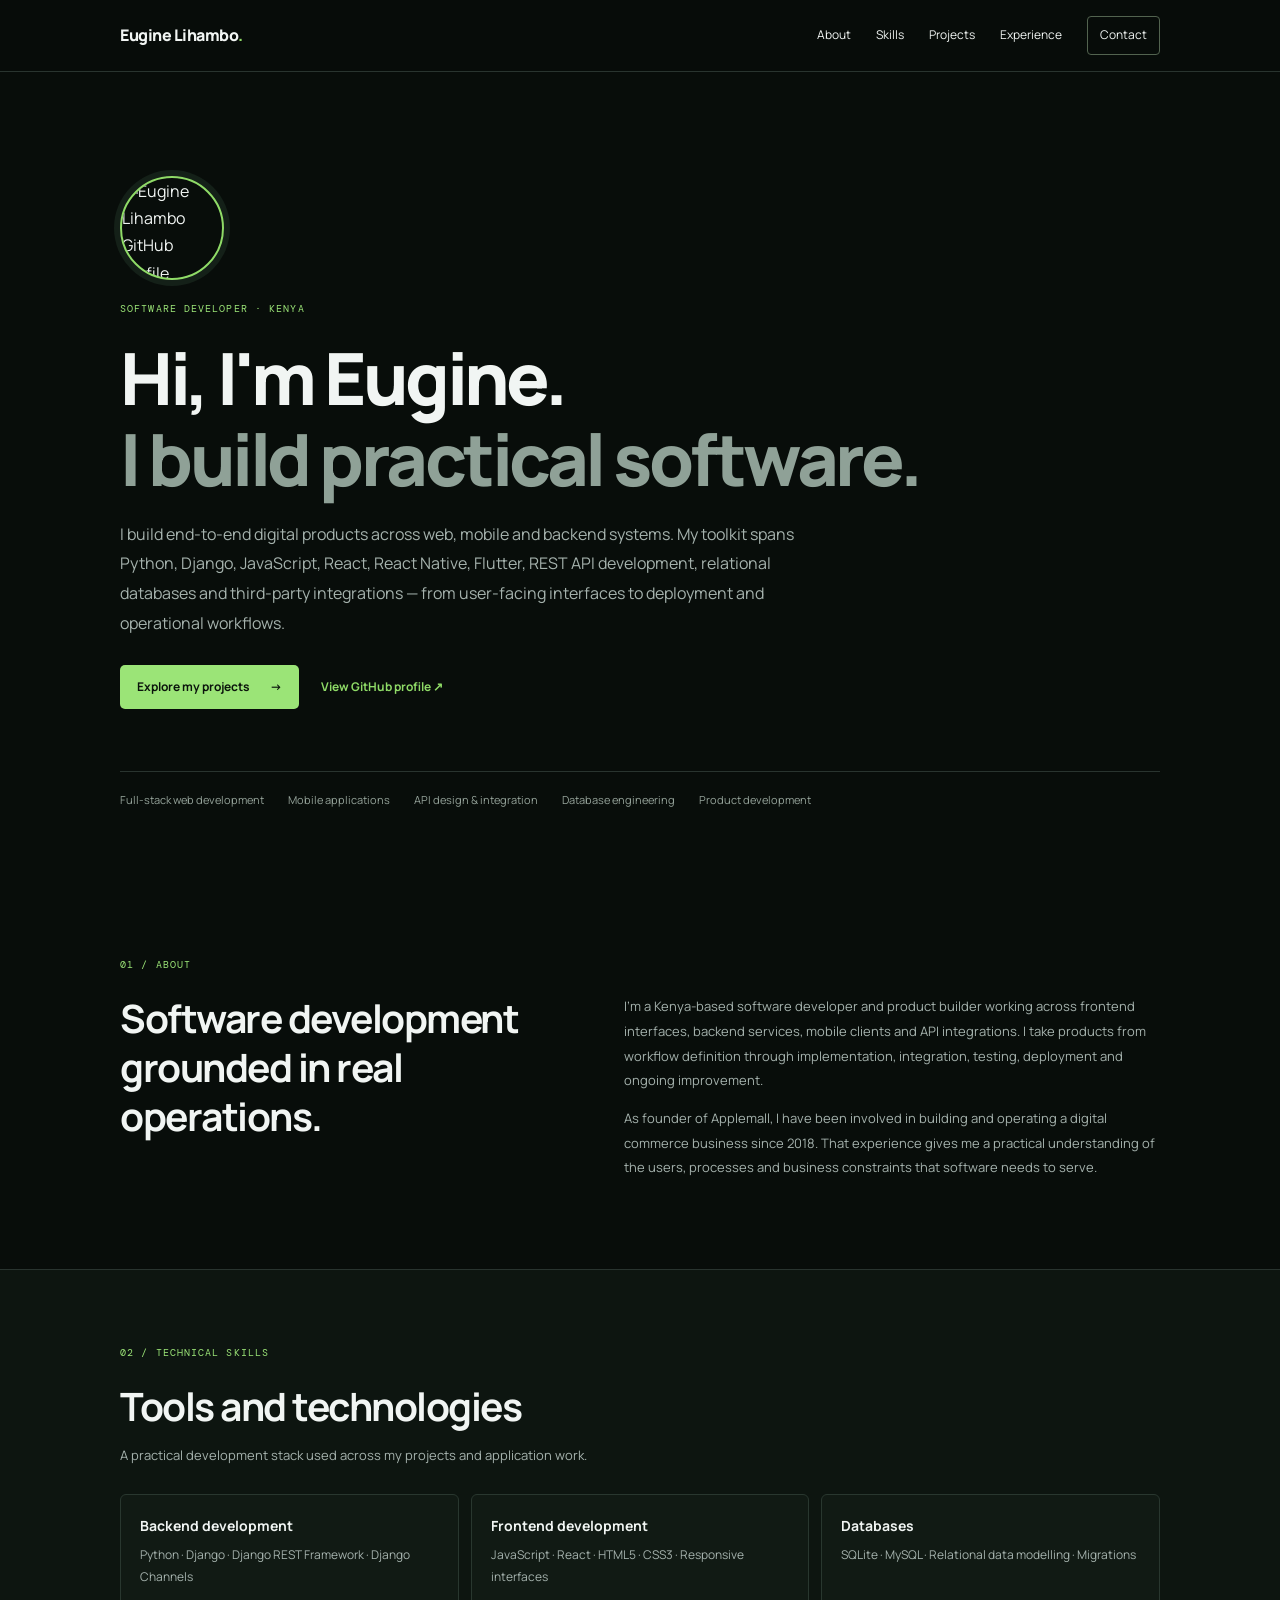
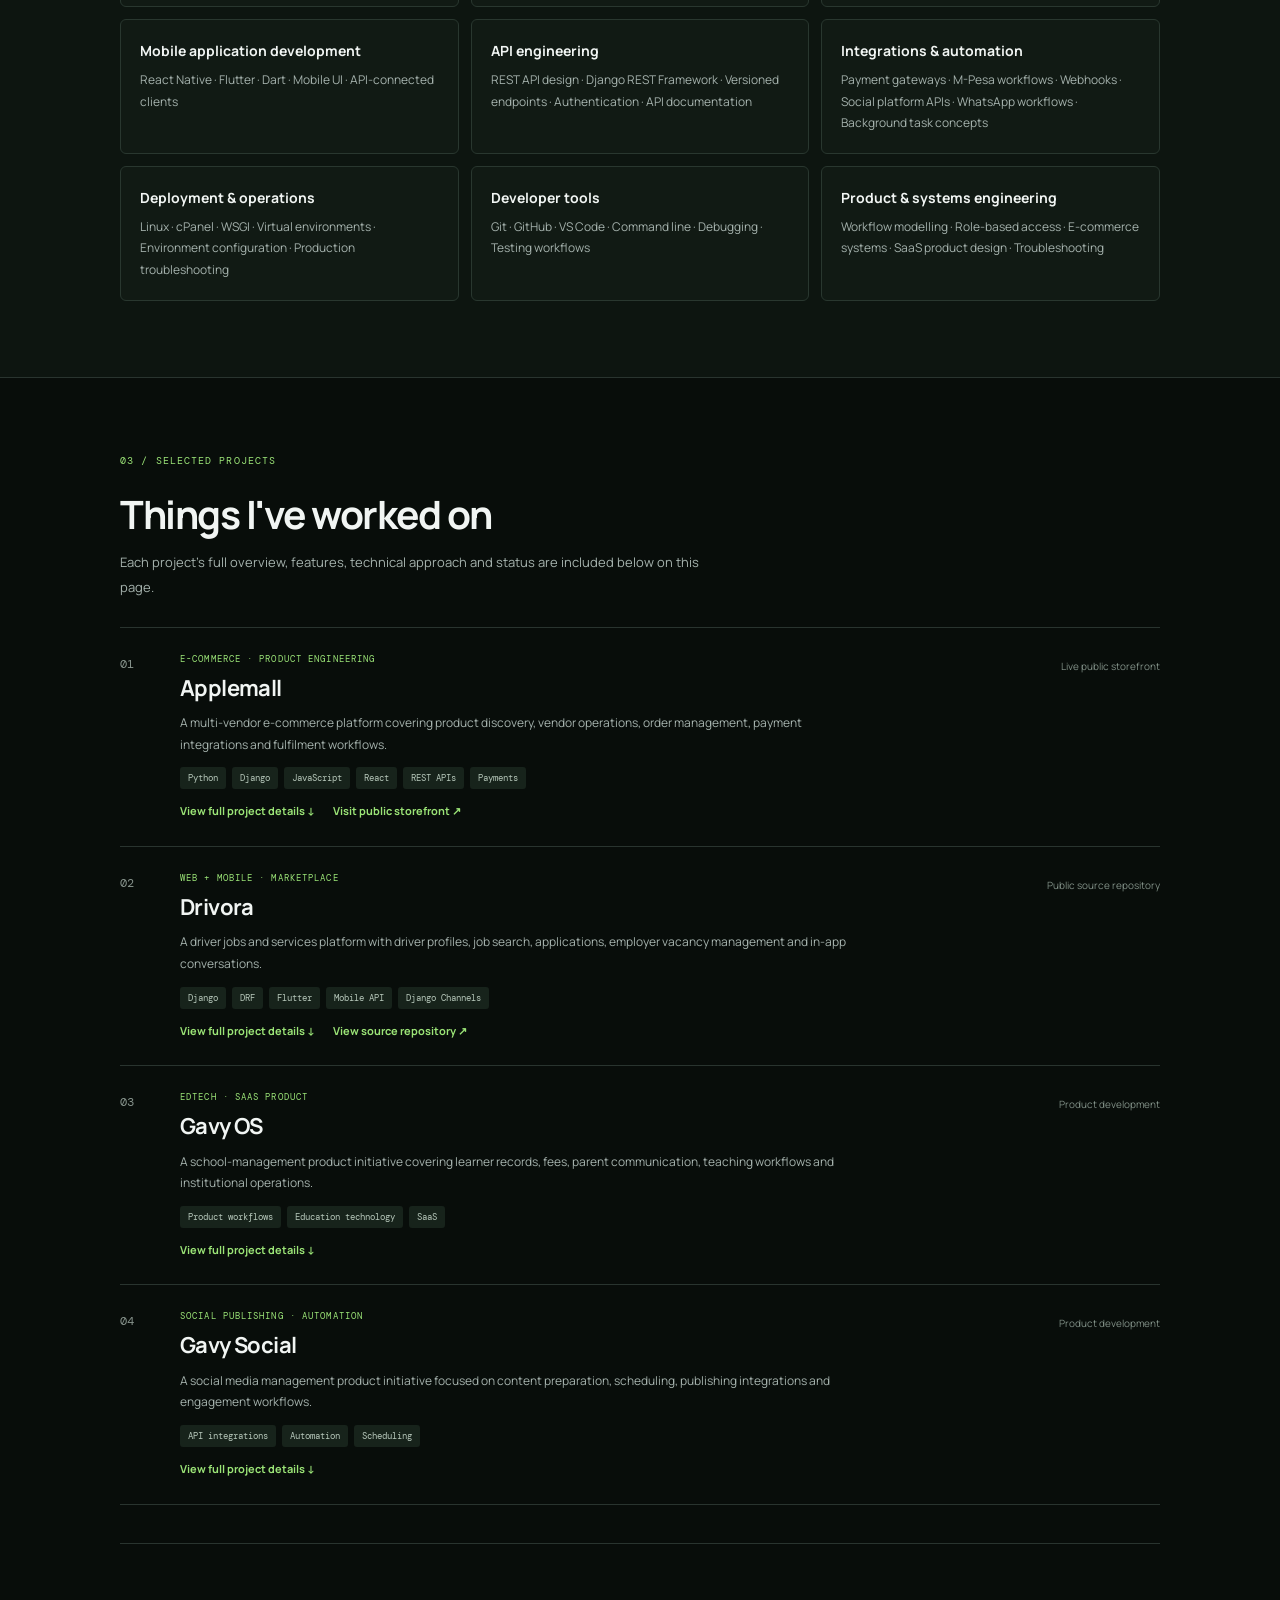
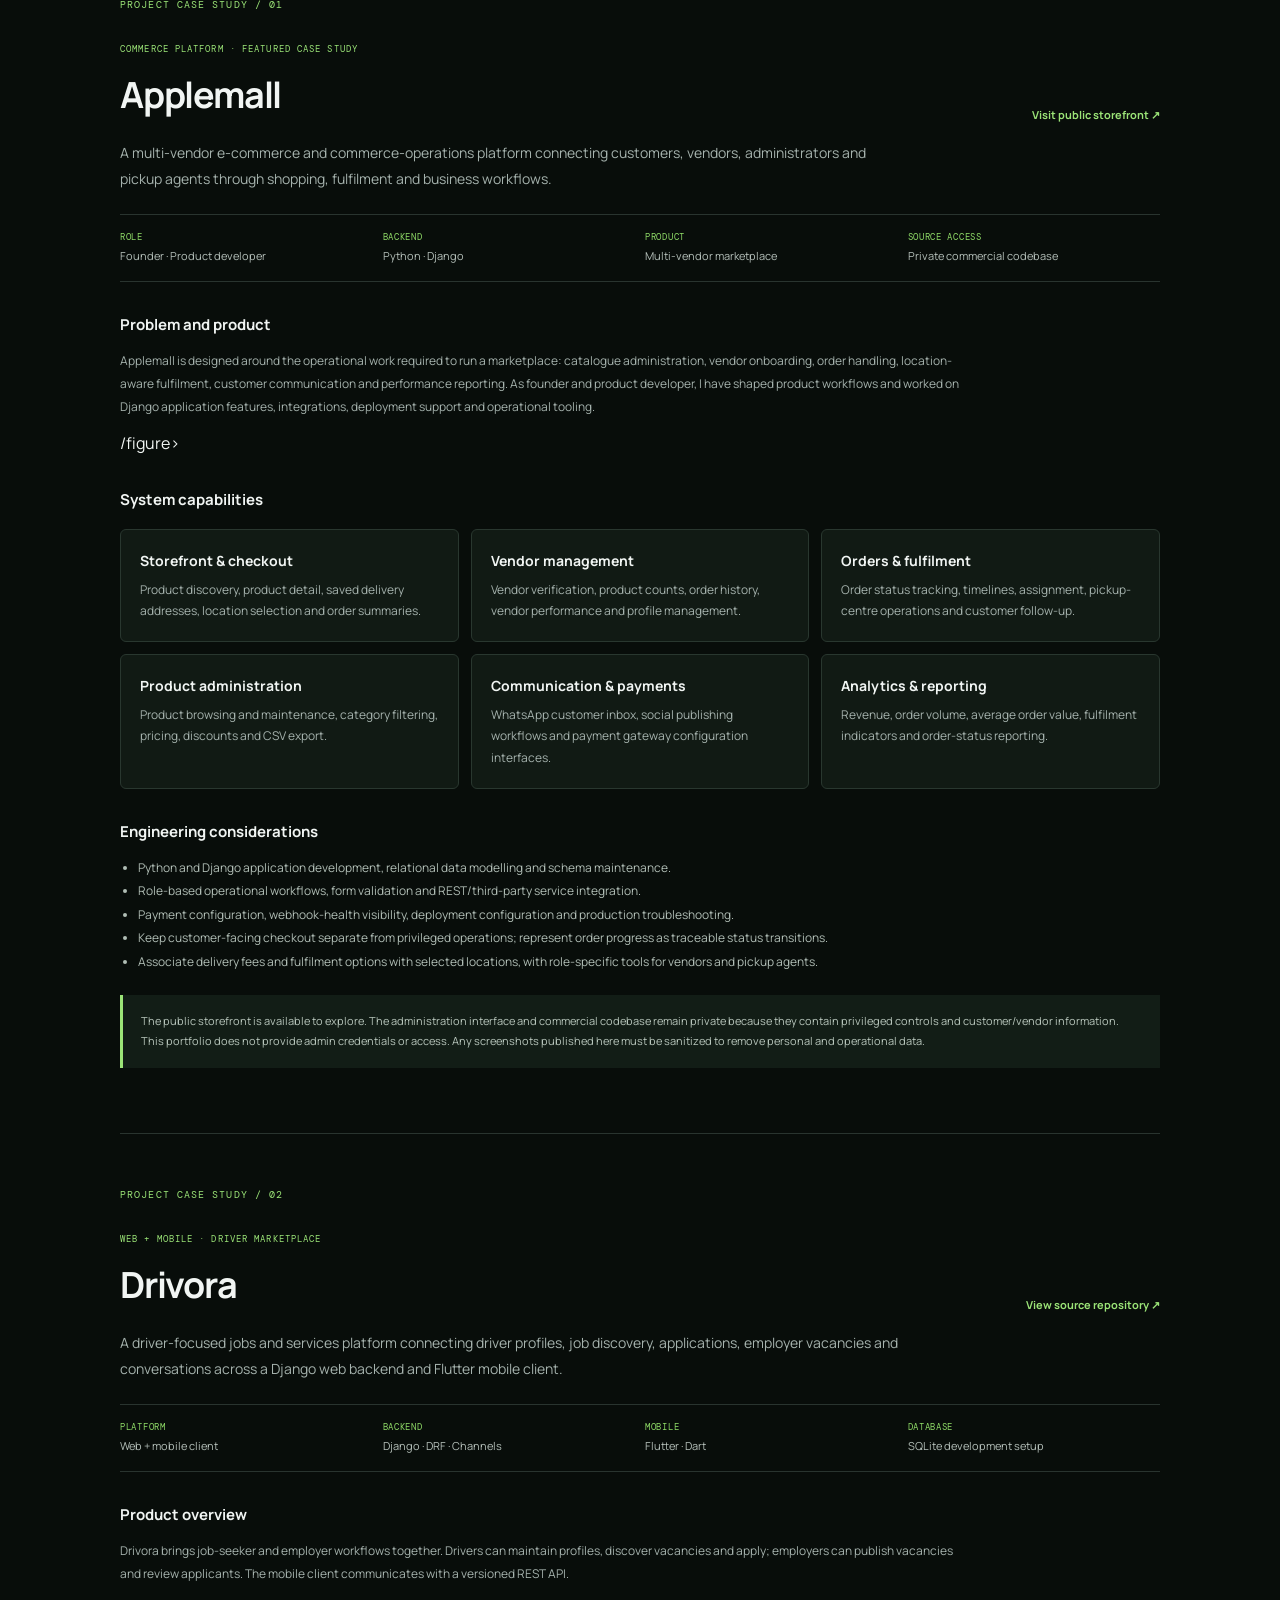
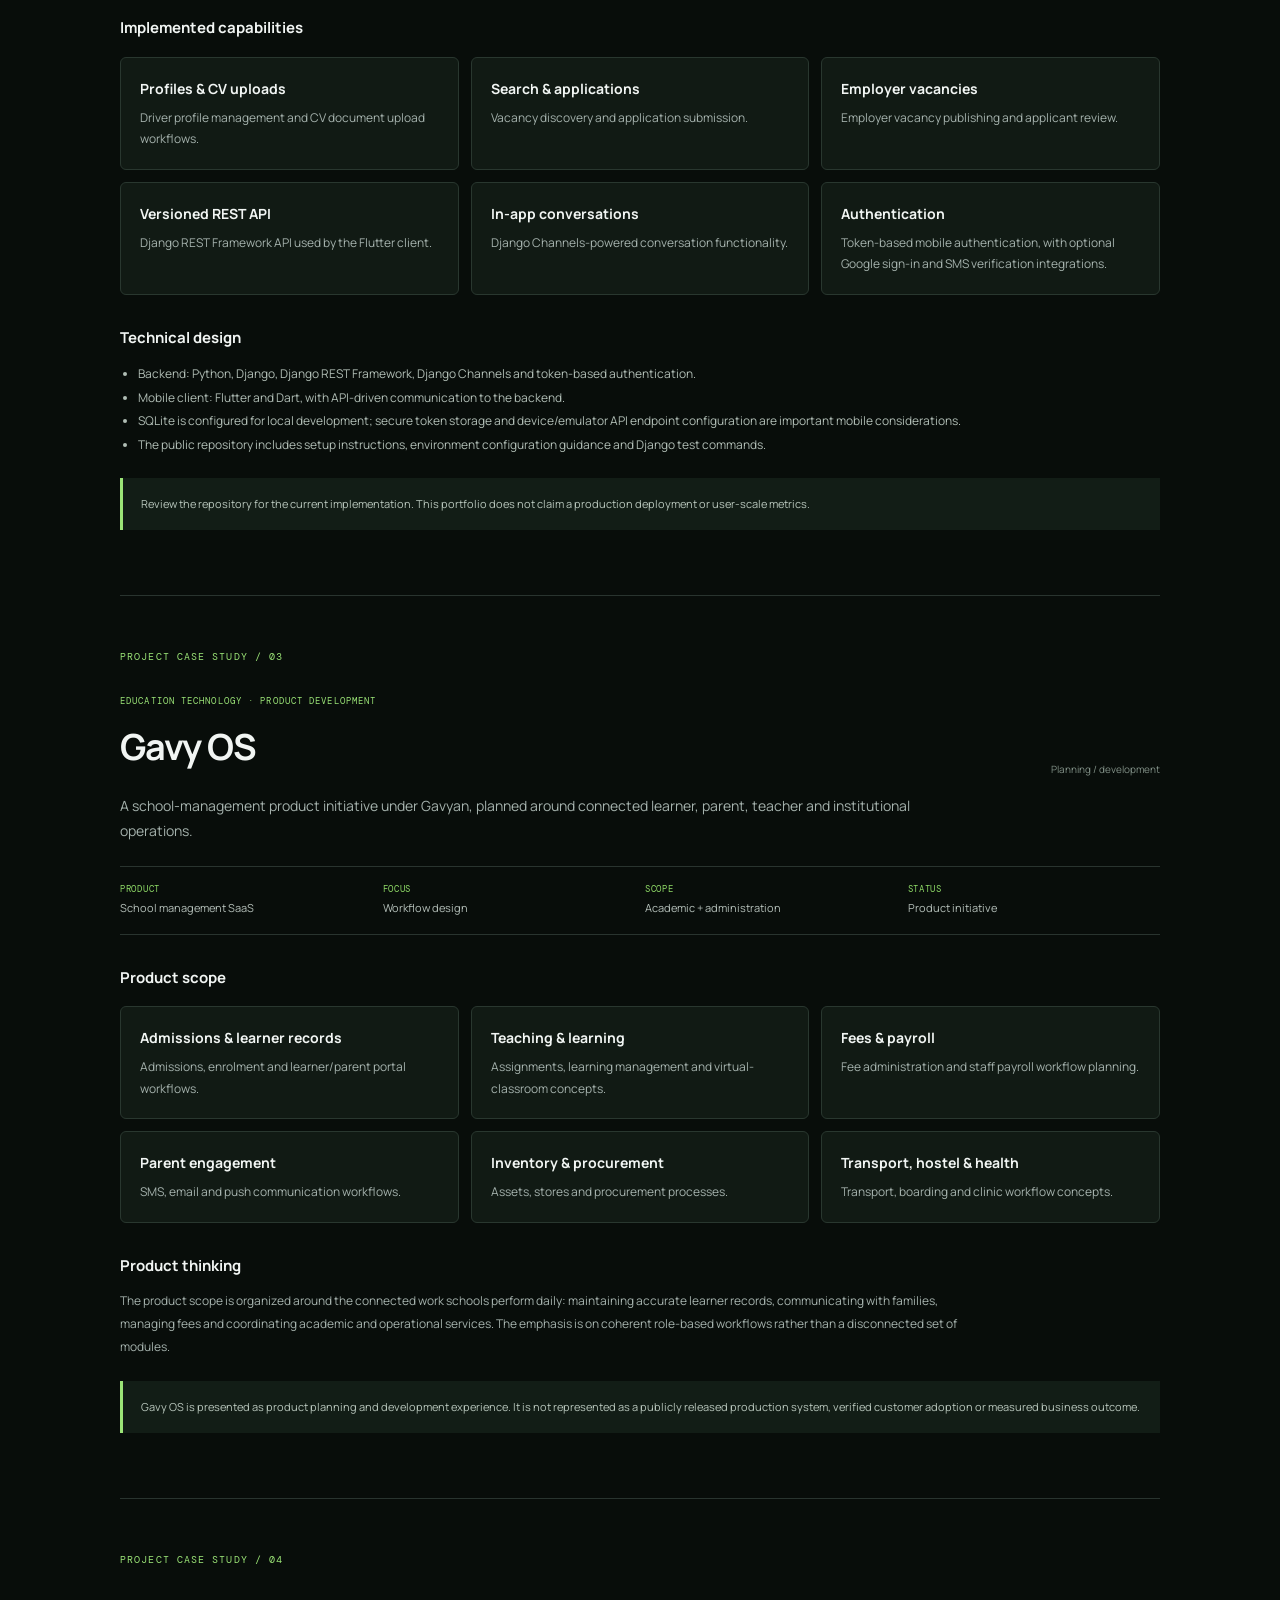
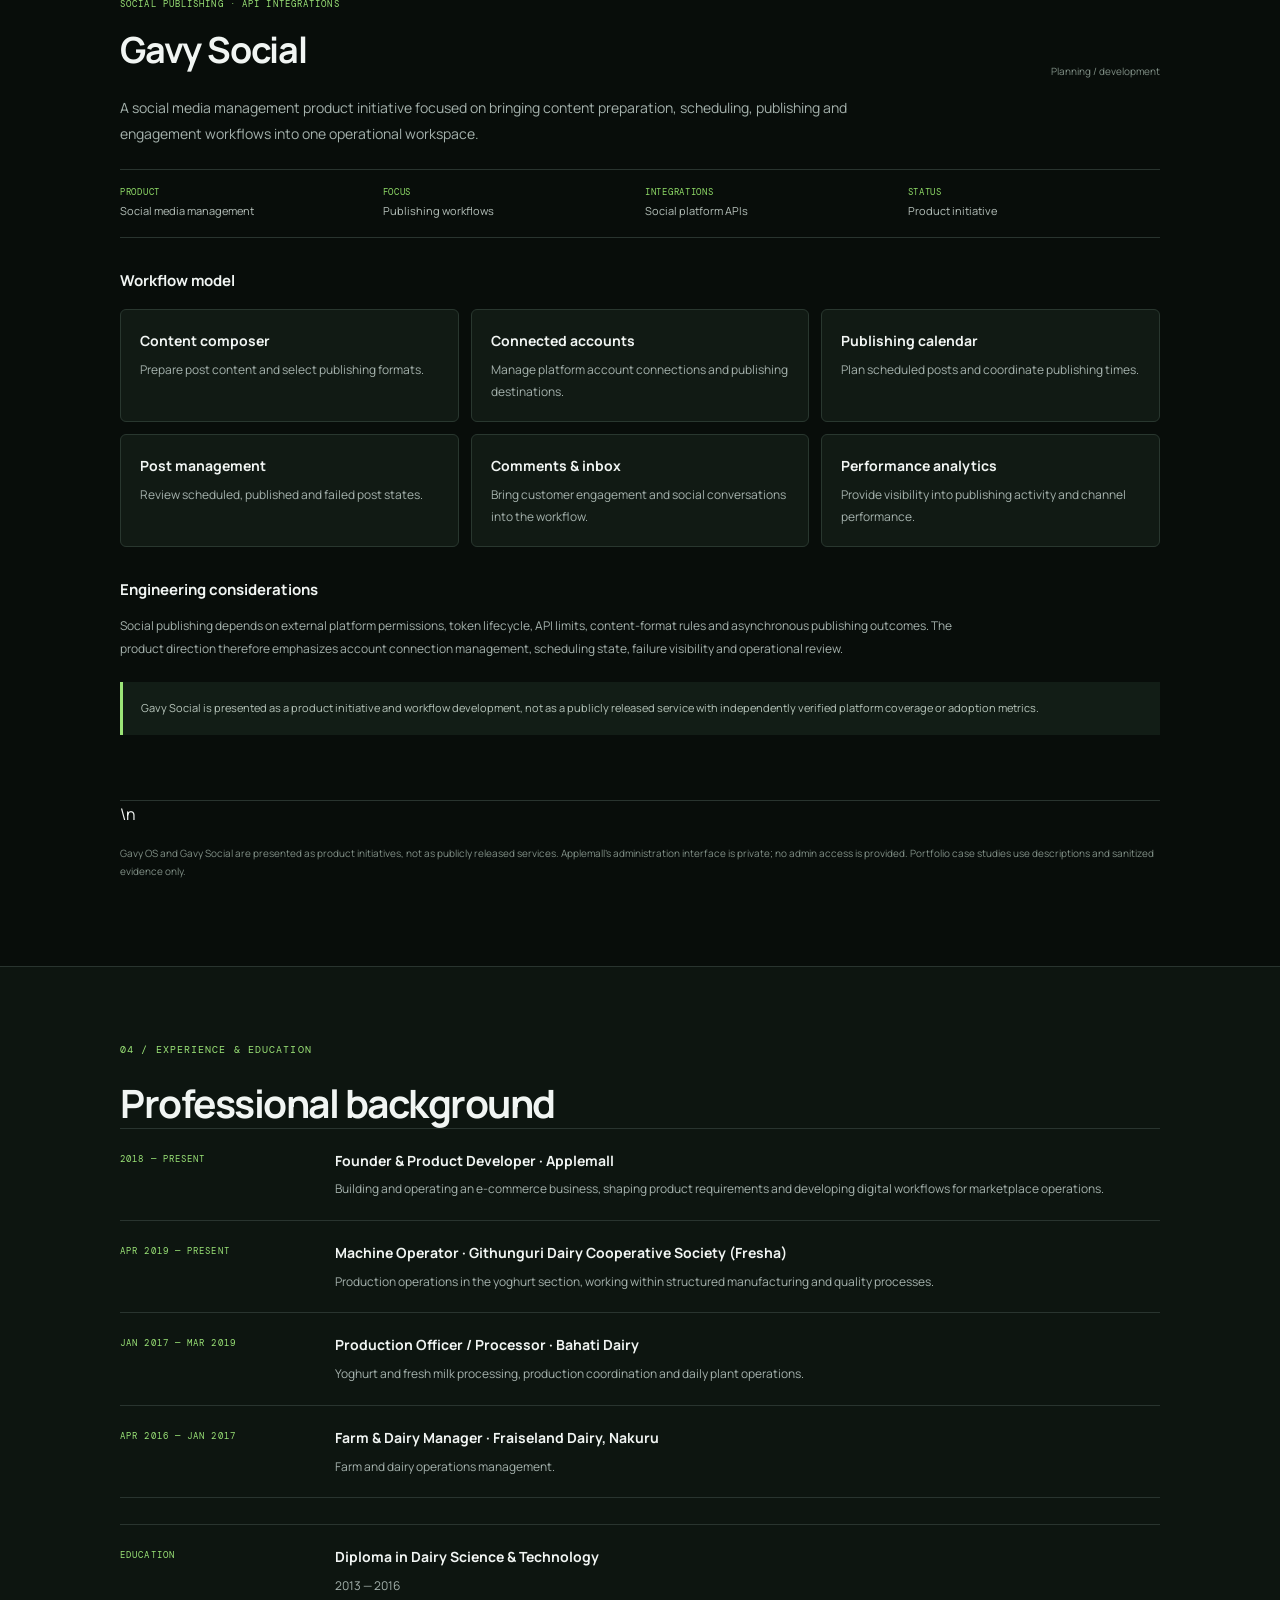
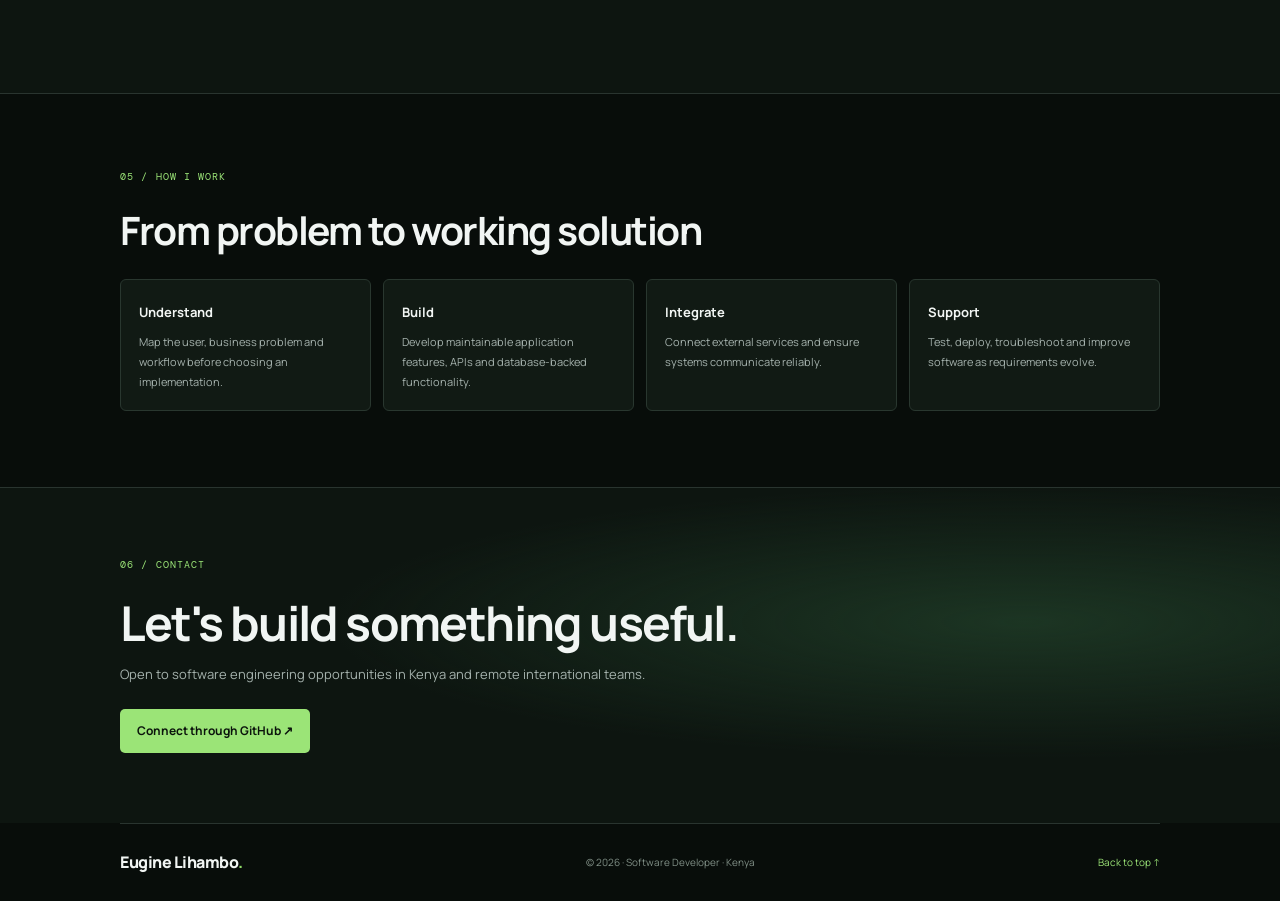
==== commit 5fd5ebce: "Expand portfolio technical capabilities across web mobile and APIs" ====
--- a/index.html
+++ b/index.html
@@ -25,16 +25,16 @@
     <div class="simple-profile"><img src="https://avatars.githubusercontent.com/u/210513952?v=4" alt="Eugine Lihambo GitHub profile picture" width="112" height="112"></div>
     <p class="simple-eyebrow">SOFTWARE DEVELOPER · KENYA</p>
     <h1>Hi, I'm Eugine.<br><span>I build practical software.</span></h1>
-    <p class="simple-intro">I develop web applications and digital products with Python, Django and JavaScript. My work focuses on backend engineering, APIs, database-driven systems and solving real business problems through technology.</p>
+    <p class="simple-intro">I build end-to-end digital products across web, mobile and backend systems. My toolkit spans Python, Django, JavaScript, React, React Native, Flutter, REST API development, relational databases and third-party integrations — from user-facing interfaces to deployment and operational workflows.</p>
     <div class="simple-actions"><a class="simple-button" href="#projects">Explore my projects <span>→</span></a><a class="simple-text-link" href="https://github.com/APPLEMALL-KENYA" target="_blank" rel="noreferrer">View GitHub profile ↗</a></div>
-    <div class="simple-facts"><span>Python & Django</span><span>REST APIs</span><span>Databases</span><span>Product development</span></div>
+    <div class="simple-facts"><span>Full-stack web development</span><span>Mobile applications</span><span>API design & integration</span><span>Database engineering</span><span>Product development</span></div>
   </section>
 
   <section class="simple-section simple-wrap" id="about">
     <div class="simple-section-label">01 / ABOUT</div>
     <div class="simple-about-grid">
       <h2>Software development grounded in real operations.</h2>
-      <div><p>I'm a Kenya-based software developer and product builder. I work on applications that support commerce, education and business operations — from defining workflows to implementing features, integrating services and supporting deployments.</p><p>As founder of Applemall, I have been involved in building and operating a digital commerce business since 2018. That experience gives me a practical understanding of the users, processes and business constraints that software needs to serve.</p></div>
+      <div><p>I'm a Kenya-based software developer and product builder working across frontend interfaces, backend services, mobile clients and API integrations. I take products from workflow definition through implementation, integration, testing, deployment and ongoing improvement.</p><p>As founder of Applemall, I have been involved in building and operating a digital commerce business since 2018. That experience gives me a practical understanding of the users, processes and business constraints that software needs to serve.</p></div>
     </div>
   </section>
 
@@ -45,11 +45,14 @@
       <p class="simple-section-intro">A practical development stack used across my projects and application work.</p>
       <div class="simple-skills">
         <article><h3>Backend development</h3><p>Python · Django · Django REST Framework · Django Channels</p></article>
-        <article><h3>Frontend development</h3><p>JavaScript · HTML5 · CSS3 · Responsive interfaces</p></article>
+        <article><h3>Frontend development</h3><p>JavaScript · React · HTML5 · CSS3 · Responsive interfaces</p></article>
         <article><h3>Databases</h3><p>SQLite · MySQL · Relational data modelling · Migrations</p></article>
-        <article><h3>Mobile & APIs</h3><p>Flutter · Dart · REST APIs · Third-party integrations</p></article>
-        <article><h3>Tools & deployment</h3><p>Git · GitHub · Linux · cPanel · WSGI · Virtual environments</p></article>
-        <article><h3>Product engineering</h3><p>Payment integrations · E-commerce workflows · Automation · Troubleshooting</p></article>
+        <article><h3>Mobile application development</h3><p>React Native · Flutter · Dart · Mobile UI · API-connected clients</p></article>
+        <article><h3>API engineering</h3><p>REST API design · Django REST Framework · Versioned endpoints · Authentication · API documentation</p></article>
+        <article><h3>Integrations & automation</h3><p>Payment gateways · M-Pesa workflows · Webhooks · Social platform APIs · WhatsApp workflows · Background task concepts</p></article>
+        <article><h3>Deployment & operations</h3><p>Linux · cPanel · WSGI · Virtual environments · Environment configuration · Production troubleshooting</p></article>
+        <article><h3>Developer tools</h3><p>Git · GitHub · VS Code · Command line · Debugging · Testing workflows</p></article>
+        <article><h3>Product & systems engineering</h3><p>Workflow modelling · Role-based access · E-commerce systems · SaaS product design · Troubleshooting</p></article>
       </div>
     </div>
   </section>
@@ -61,11 +64,11 @@
     <div class="simple-project-list">
       <article class="simple-project">
         <div class="simple-project-number">01</div>
-        <div class="simple-project-main"><div class="simple-project-type">E-COMMERCE · PRODUCT ENGINEERING</div><h3>Applemall</h3><p>A multi-vendor e-commerce platform covering product discovery, vendor operations, order management, payment integrations and fulfilment workflows.</p><div class="simple-tags"><span>Python</span><span>Django</span><span>JavaScript</span><span>Payments</span></div><div class="simple-project-links"><a href="#case-applemall">View full project details ↓</a><a href="https://applemall.co.ke/" target="_blank" rel="noreferrer">Visit public storefront ↗</a></div></div><div class="simple-project-status">Live public storefront</div>
+        <div class="simple-project-main"><div class="simple-project-type">E-COMMERCE · PRODUCT ENGINEERING</div><h3>Applemall</h3><p>A multi-vendor e-commerce platform covering product discovery, vendor operations, order management, payment integrations and fulfilment workflows.</p><div class="simple-tags"><span>Python</span><span>Django</span><span>JavaScript</span><span>React</span><span>REST APIs</span><span>Payments</span></div><div class="simple-project-links"><a href="#case-applemall">View full project details ↓</a><a href="https://applemall.co.ke/" target="_blank" rel="noreferrer">Visit public storefront ↗</a></div></div><div class="simple-project-status">Live public storefront</div>
       </article>
       <article class="simple-project">
         <div class="simple-project-number">02</div>
-        <div class="simple-project-main"><div class="simple-project-type">WEB + MOBILE · MARKETPLACE</div><h3>Drivora</h3><p>A driver jobs and services platform with driver profiles, job search, applications, employer vacancy management and in-app conversations.</p><div class="simple-tags"><span>Django</span><span>DRF</span><span>Flutter</span><span>Django Channels</span></div><div class="simple-project-links"><a href="#case-drivora">View full project details ↓</a><a href="https://github.com/APPLEMALL-KENYA/Drivora" target="_blank" rel="noreferrer">View source repository ↗</a></div></div><div class="simple-project-status">Public source repository</div>
+        <div class="simple-project-main"><div class="simple-project-type">WEB + MOBILE · MARKETPLACE</div><h3>Drivora</h3><p>A driver jobs and services platform with driver profiles, job search, applications, employer vacancy management and in-app conversations.</p><div class="simple-tags"><span>Django</span><span>DRF</span><span>Flutter</span><span>Mobile API</span><span>Django Channels</span></div><div class="simple-project-links"><a href="#case-drivora">View full project details ↓</a><a href="https://github.com/APPLEMALL-KENYA/Drivora" target="_blank" rel="noreferrer">View source repository ↗</a></div></div><div class="simple-project-status">Public source repository</div>
       </article>
       <article class="simple-project">
         <div class="simple-project-number">03</div>
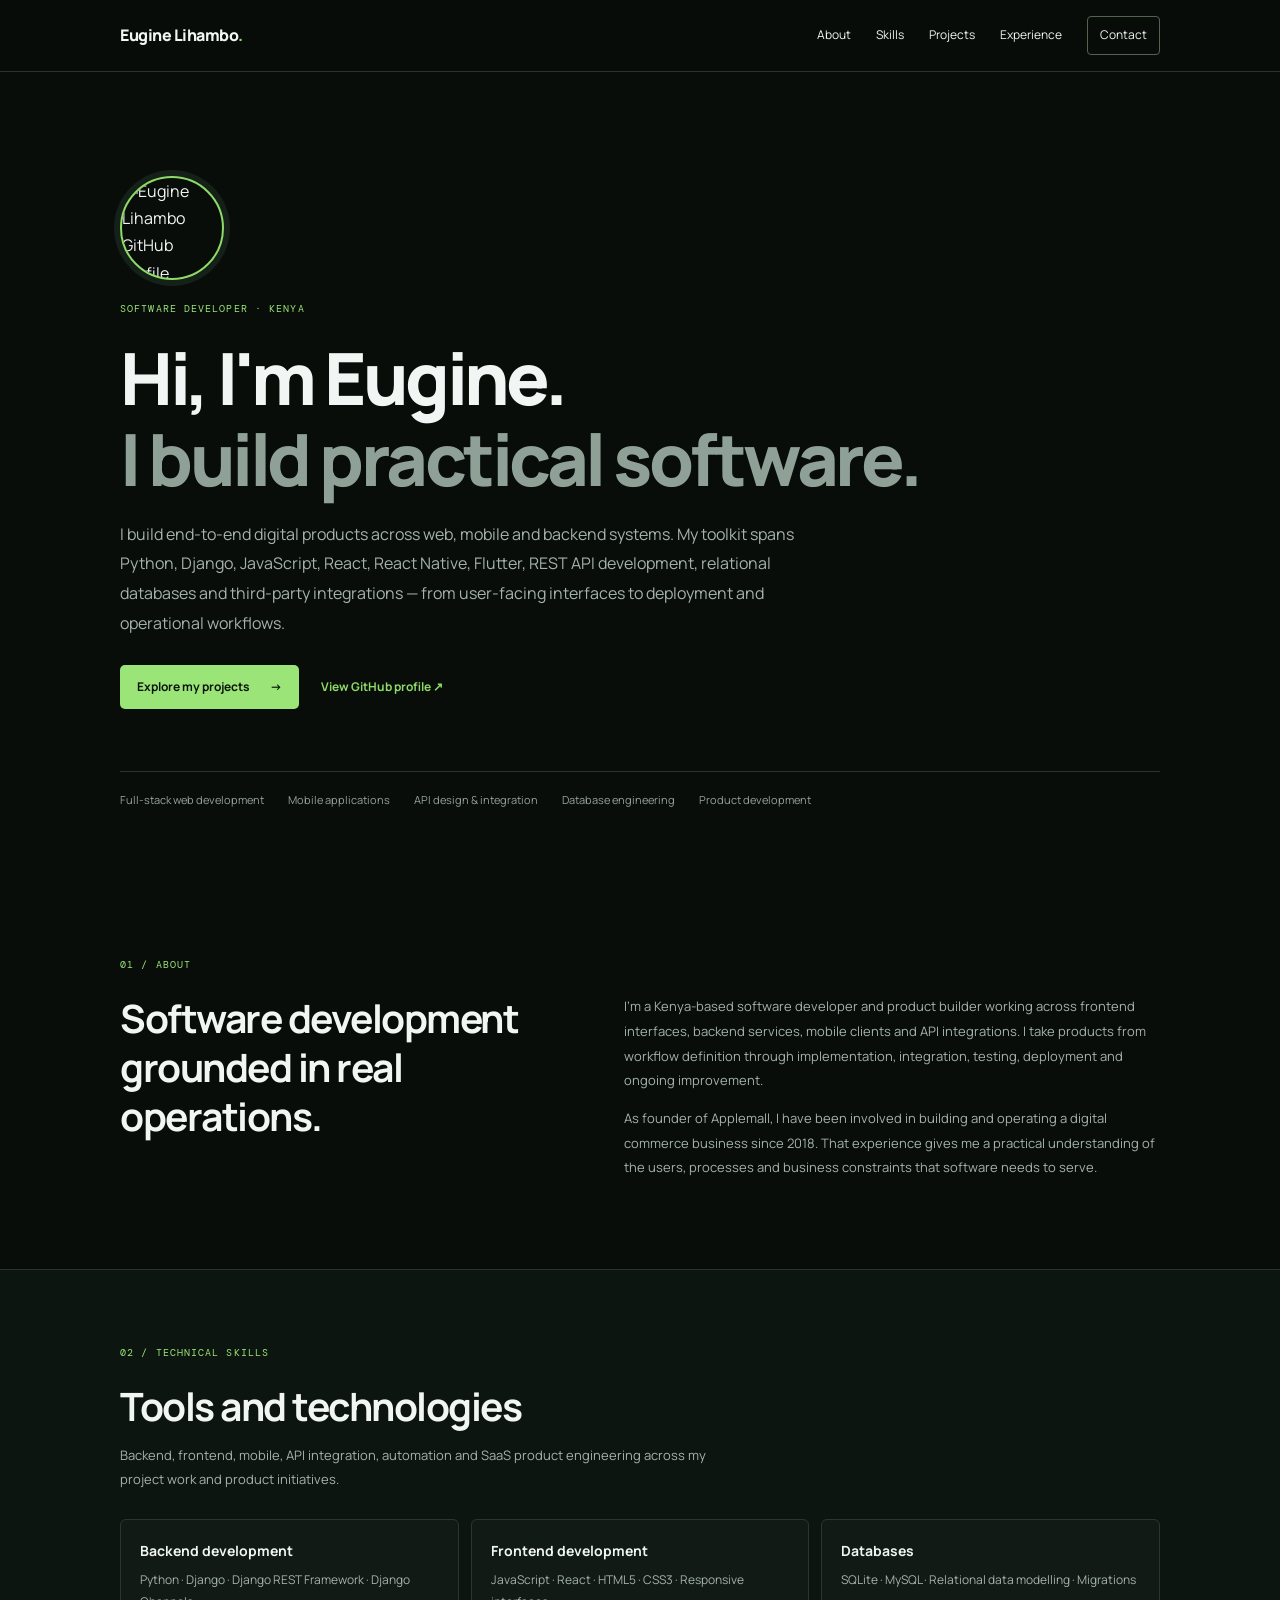
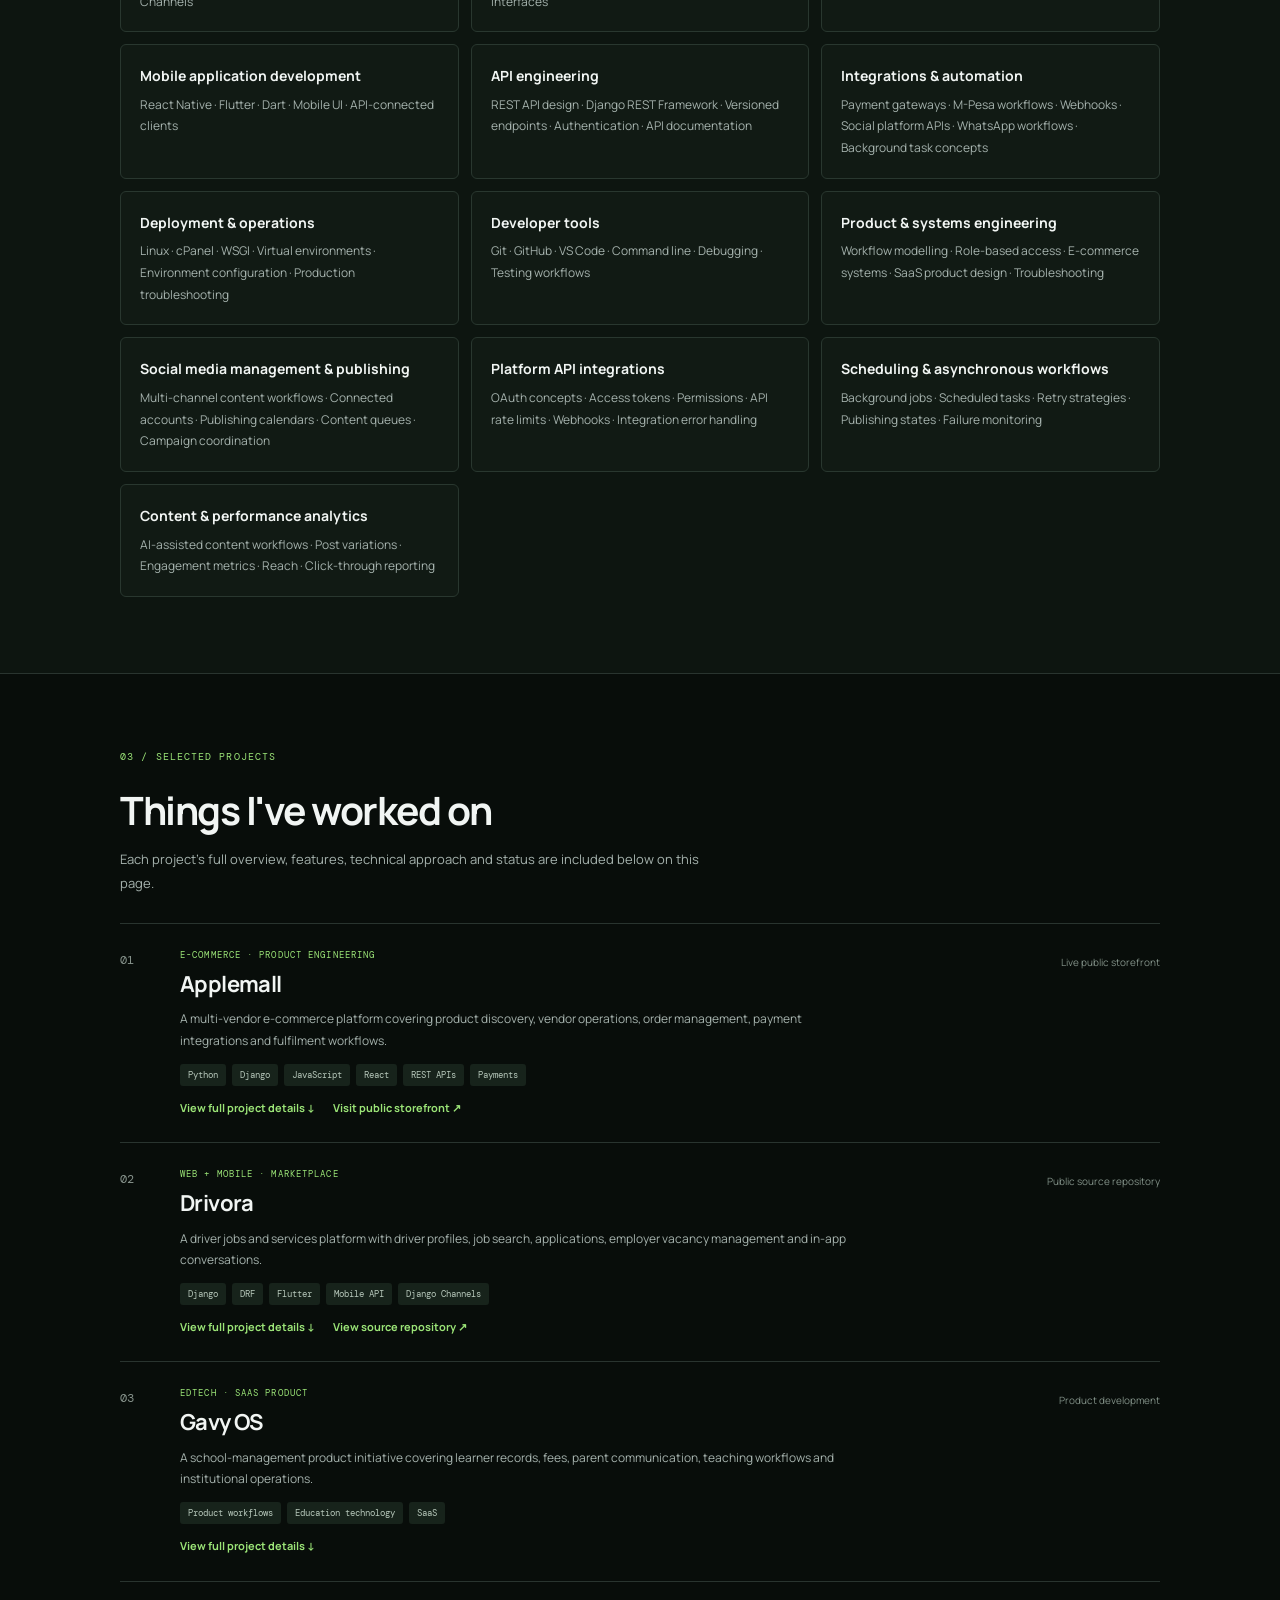
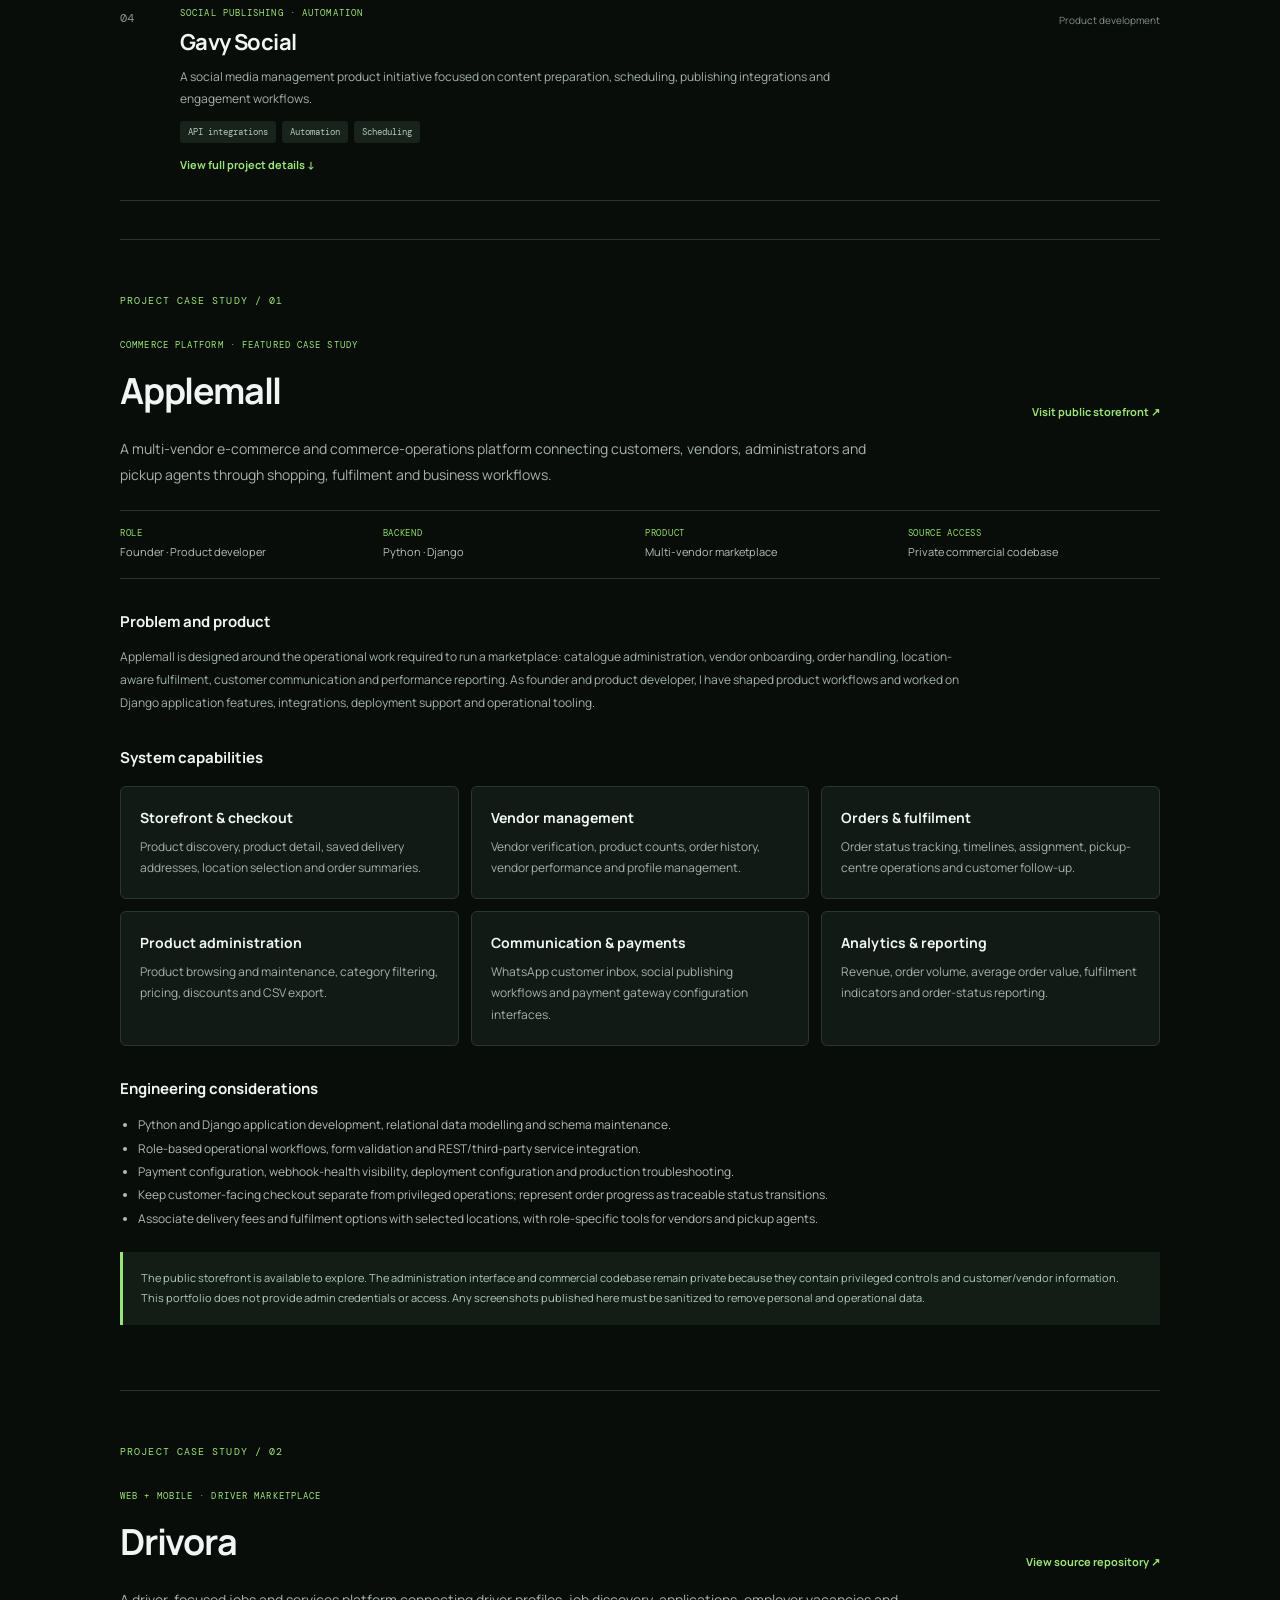
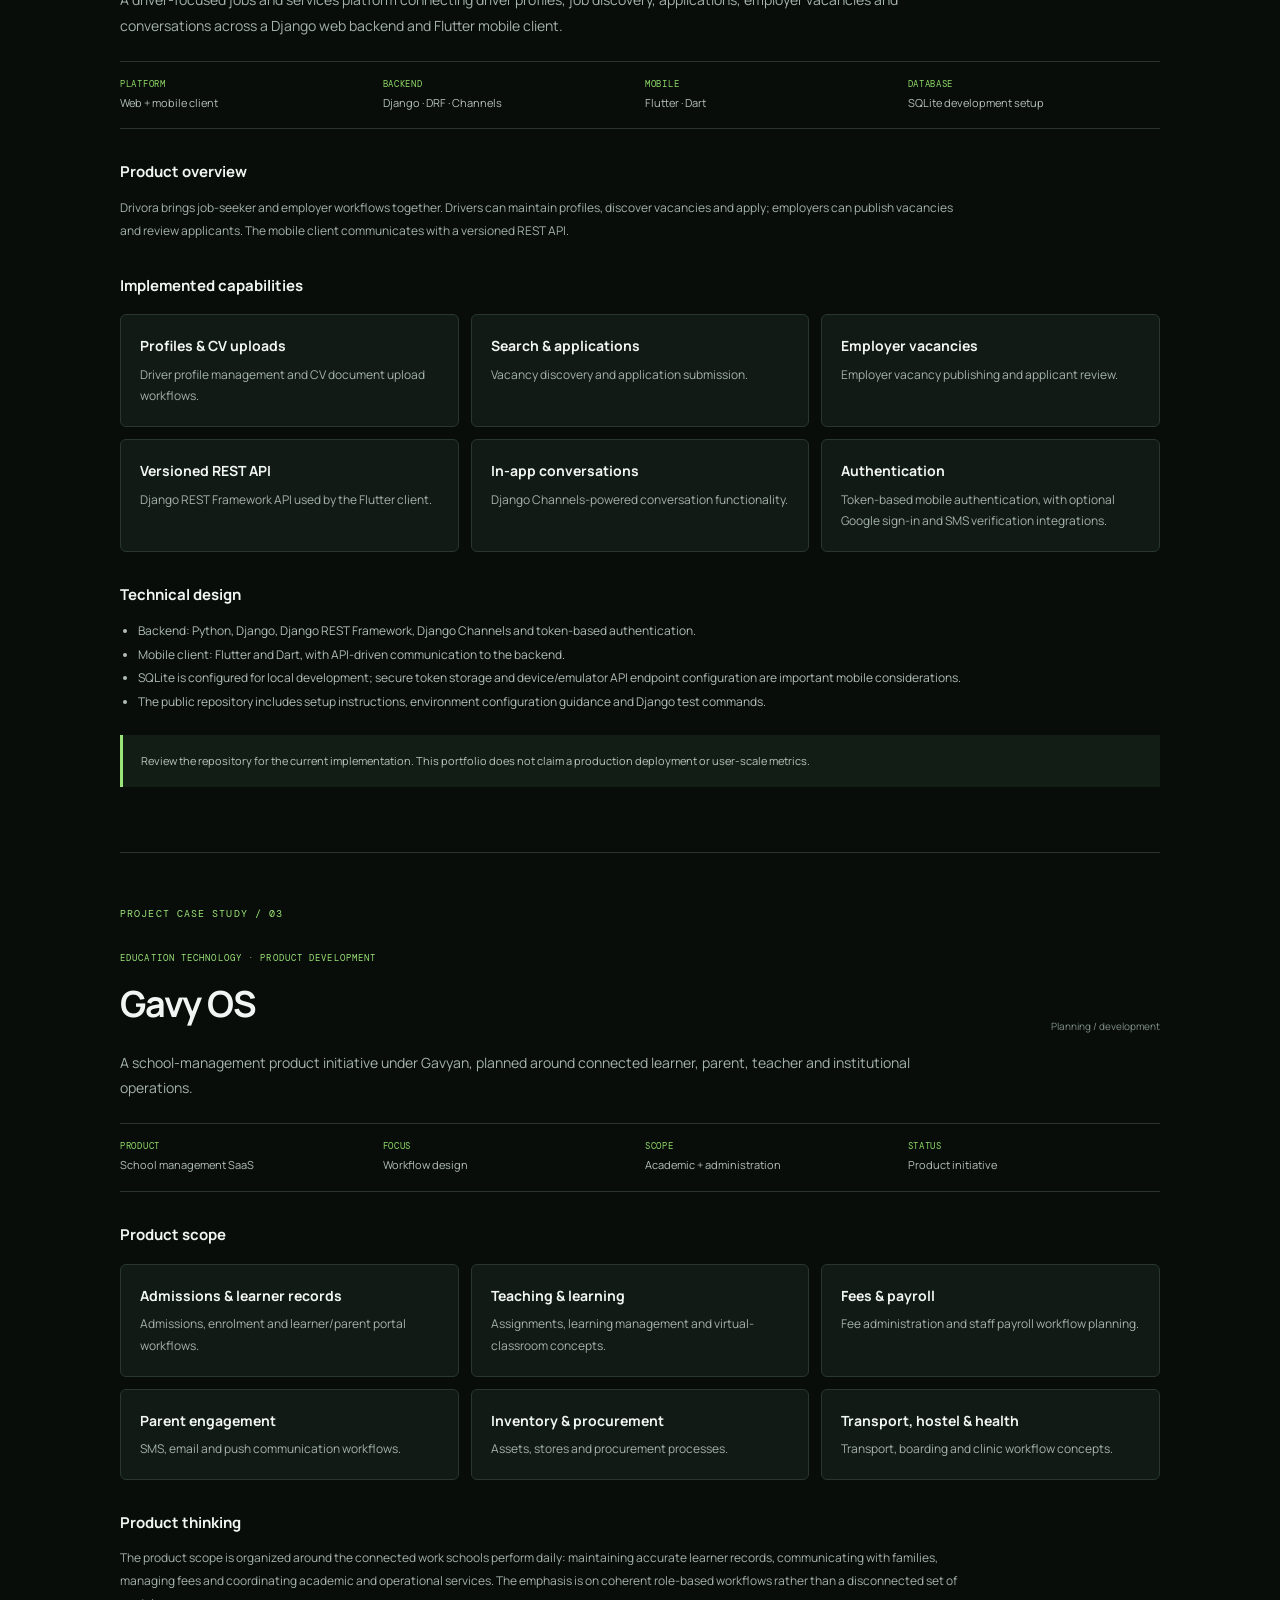
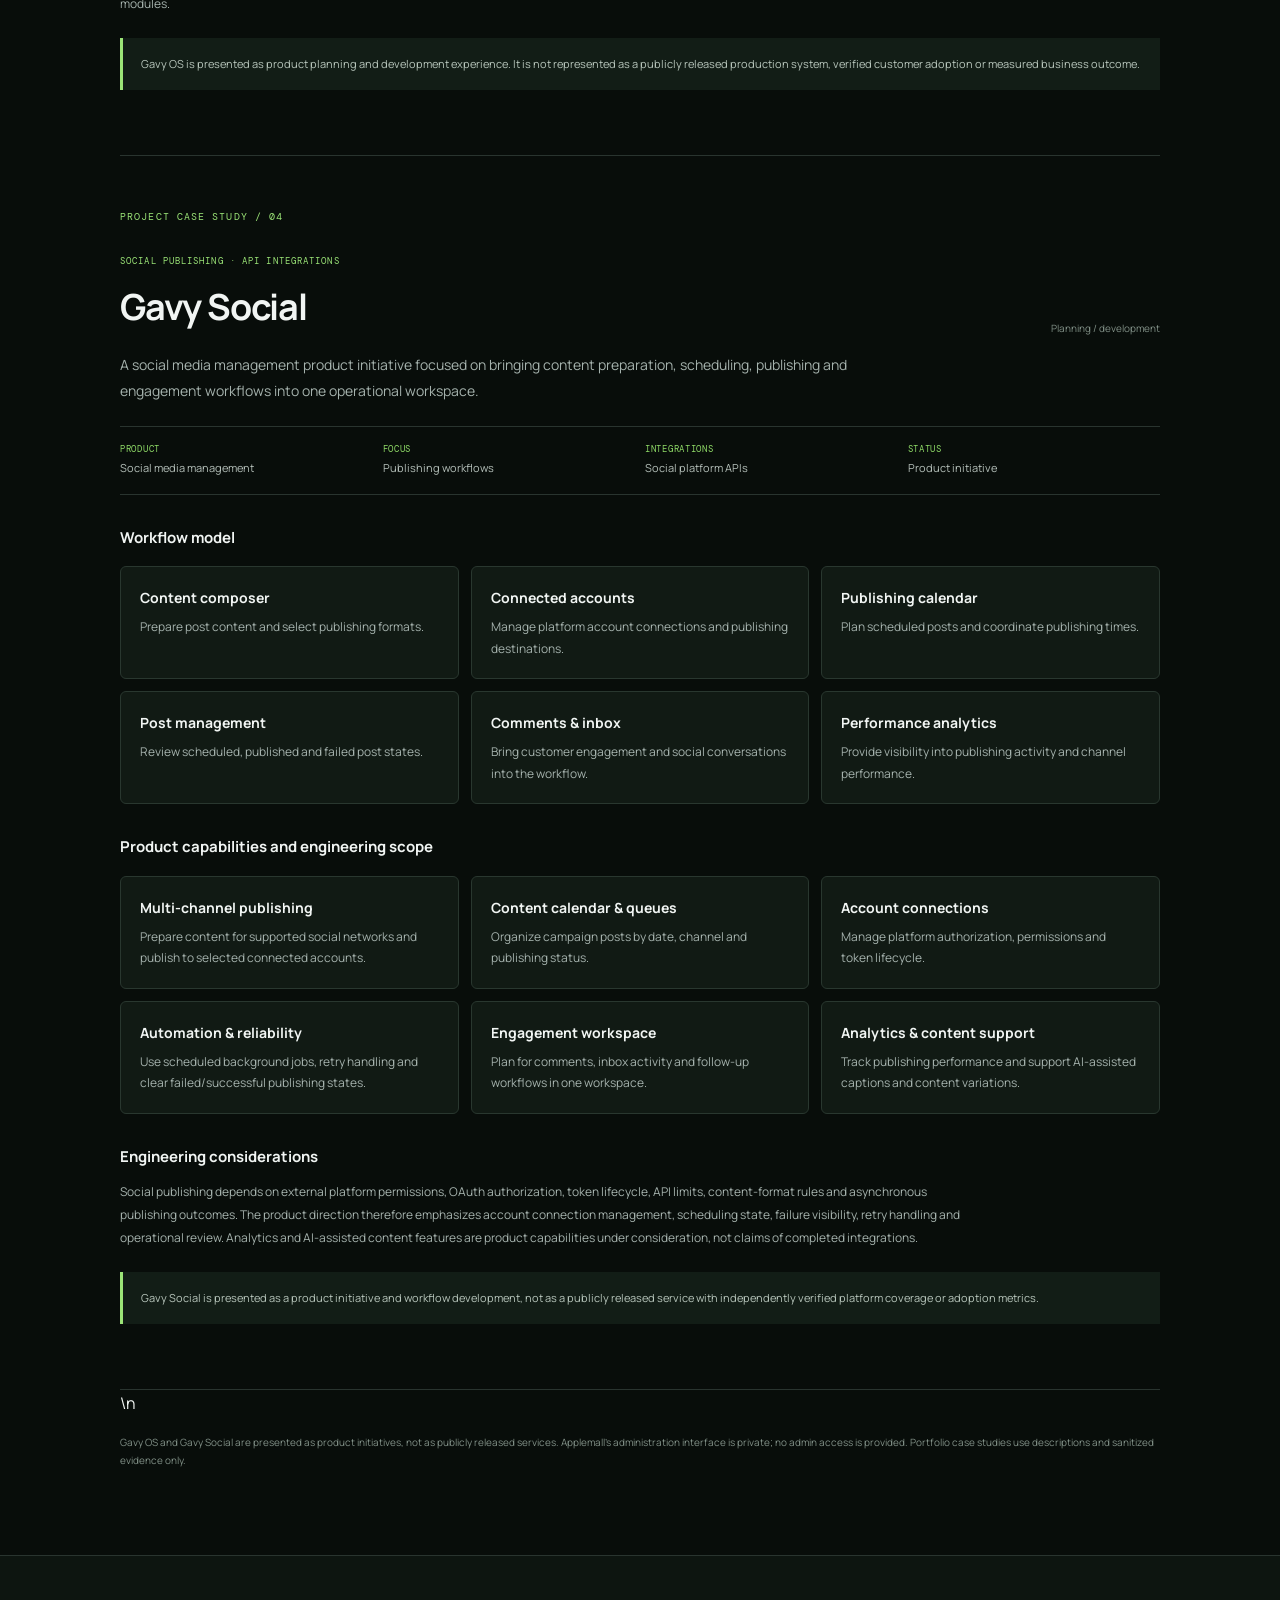
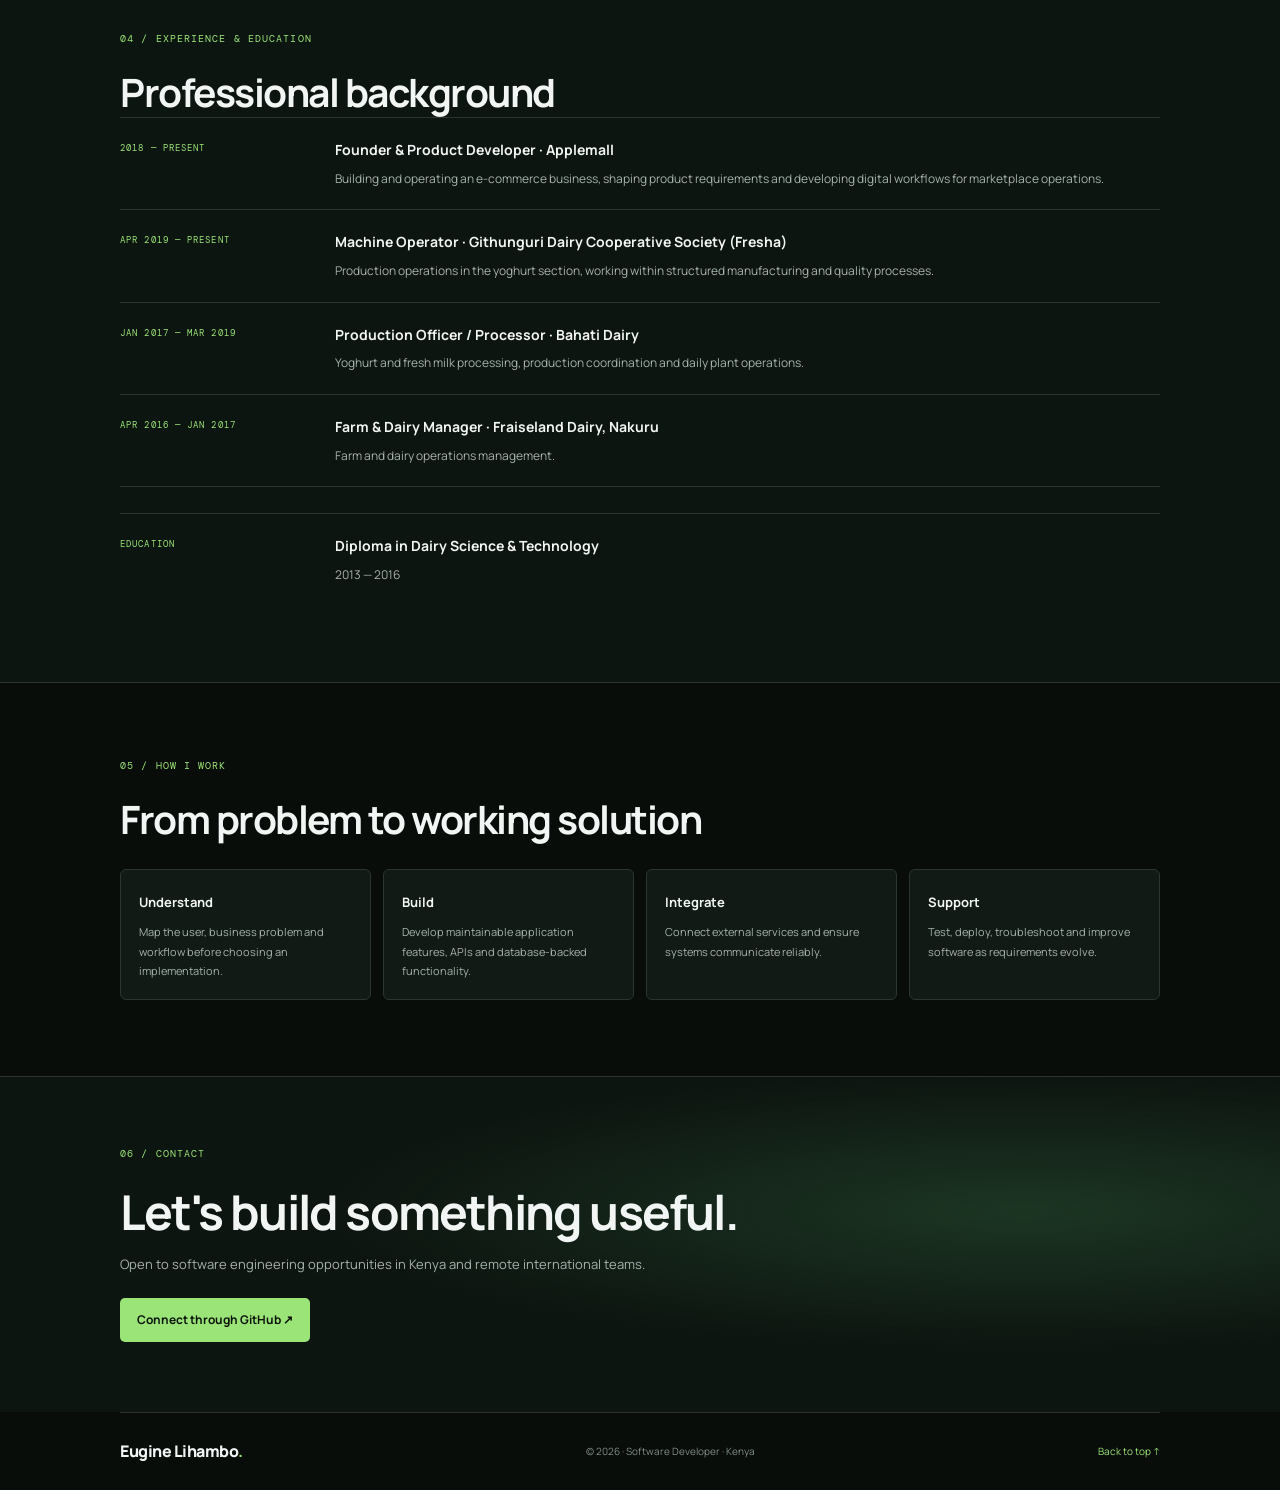
==== commit 494d29d1: "Expand SaaS social publishing skills and refine portfolio content" ====
--- a/index.html
+++ b/index.html
@@ -4,7 +4,7 @@
   <meta charset="utf-8">
   <meta name="viewport" content="width=device-width,initial-scale=1">
   <meta name="theme-color" content="#ffffff">
-  <meta name="description" content="Eugine Lihambo — Software developer specialising in Python, Django, APIs, databases and business-focused digital products.">
+  <meta name="description" content="Eugine Lihambo — Full-stack software developer building web, mobile, API-driven and SaaS products with Python, Django, React and Flutter.">
   <meta property="og:title" content="Eugine Lihambo | Software Developer">
   <meta property="og:description" content="Software engineering, selected projects, technical skills and professional experience.">
   <title>Eugine Lihambo | Software Developer</title>
@@ -42,7 +42,7 @@
     <div class="simple-wrap">
       <div class="simple-section-label">02 / TECHNICAL SKILLS</div>
       <h2 class="simple-heading">Tools and technologies</h2>
-      <p class="simple-section-intro">A practical development stack used across my projects and application work.</p>
+      <p class="simple-section-intro">Backend, frontend, mobile, API integration, automation and SaaS product engineering across my project work and product initiatives.</p>
       <div class="simple-skills">
         <article><h3>Backend development</h3><p>Python · Django · Django REST Framework · Django Channels</p></article>
         <article><h3>Frontend development</h3><p>JavaScript · React · HTML5 · CSS3 · Responsive interfaces</p></article>
@@ -53,6 +53,10 @@
         <article><h3>Deployment & operations</h3><p>Linux · cPanel · WSGI · Virtual environments · Environment configuration · Production troubleshooting</p></article>
         <article><h3>Developer tools</h3><p>Git · GitHub · VS Code · Command line · Debugging · Testing workflows</p></article>
         <article><h3>Product & systems engineering</h3><p>Workflow modelling · Role-based access · E-commerce systems · SaaS product design · Troubleshooting</p></article>
+        <article><h3>Social media management & publishing</h3><p>Multi-channel content workflows · Connected accounts · Publishing calendars · Content queues · Campaign coordination</p></article>
+        <article><h3>Platform API integrations</h3><p>OAuth concepts · Access tokens · Permissions · API rate limits · Webhooks · Integration error handling</p></article>
+        <article><h3>Scheduling & asynchronous workflows</h3><p>Background jobs · Scheduled tasks · Retry strategies · Publishing states · Failure monitoring</p></article>
+        <article><h3>Content & performance analytics</h3><p>AI-assisted content workflows · Post variations · Engagement metrics · Reach · Click-through reporting</p></article>
       </div>
     </div>
   </section>
@@ -87,8 +91,6 @@
         <p class="simple-case-lead">A multi-vendor e-commerce and commerce-operations platform connecting customers, vendors, administrators and pickup agents through shopping, fulfilment and business workflows.</p>
         <div class="simple-case-meta"><span><b>Role</b> Founder · Product developer</span><span><b>Backend</b> Python · Django</span><span><b>Product</b> Multi-vendor marketplace</span><span><b>Source access</b> Private commercial codebase</span></div>
         <h4>Problem and product</h4><p>Applemall is designed around the operational work required to run a marketplace: catalogue administration, vendor onboarding, order handling, location-aware fulfilment, customer communication and performance reporting. As founder and product developer, I have shaped product workflows and worked on Django application features, integrations, deployment support and operational tooling.</p>
-/figure>
-        
         <h4>System capabilities</h4>
         <div class="simple-skills">
           <article><h3>Storefront & checkout</h3><p>Product discovery, product detail, saved delivery addresses, location selection and order summaries.</p></article>
@@ -151,7 +153,16 @@
           <article><h3>Comments & inbox</h3><p>Bring customer engagement and social conversations into the workflow.</p></article>
           <article><h3>Performance analytics</h3><p>Provide visibility into publishing activity and channel performance.</p></article>
         </div>
-        <h4>Engineering considerations</h4><p>Social publishing depends on external platform permissions, token lifecycle, API limits, content-format rules and asynchronous publishing outcomes. The product direction therefore emphasizes account connection management, scheduling state, failure visibility and operational review.</p>
+        <h4>Product capabilities and engineering scope</h4>
+        <div class="simple-skills">
+          <article><h3>Multi-channel publishing</h3><p>Prepare content for supported social networks and publish to selected connected accounts.</p></article>
+          <article><h3>Content calendar & queues</h3><p>Organize campaign posts by date, channel and publishing status.</p></article>
+          <article><h3>Account connections</h3><p>Manage platform authorization, permissions and token lifecycle.</p></article>
+          <article><h3>Automation & reliability</h3><p>Use scheduled background jobs, retry handling and clear failed/successful publishing states.</p></article>
+          <article><h3>Engagement workspace</h3><p>Plan for comments, inbox activity and follow-up workflows in one workspace.</p></article>
+          <article><h3>Analytics & content support</h3><p>Track publishing performance and support AI-assisted captions and content variations.</p></article>
+        </div>
+        <h4>Engineering considerations</h4><p>Social publishing depends on external platform permissions, OAuth authorization, token lifecycle, API limits, content-format rules and asynchronous publishing outcomes. The product direction therefore emphasizes account connection management, scheduling state, failure visibility, retry handling and operational review. Analytics and AI-assisted content features are product capabilities under consideration, not claims of completed integrations.</p>
         <p class="simple-case-note">Gavy Social is presented as a product initiative and workflow development, not as a publicly released service with independently verified platform coverage or adoption metrics.</p>
       </article>
     </div>\n    <p class="simple-disclaimer">Gavy OS and Gavy Social are presented as product initiatives, not as publicly released services. Applemall's administration interface is private; no admin access is provided. Portfolio case studies use descriptions and sanitized evidence only.</p>
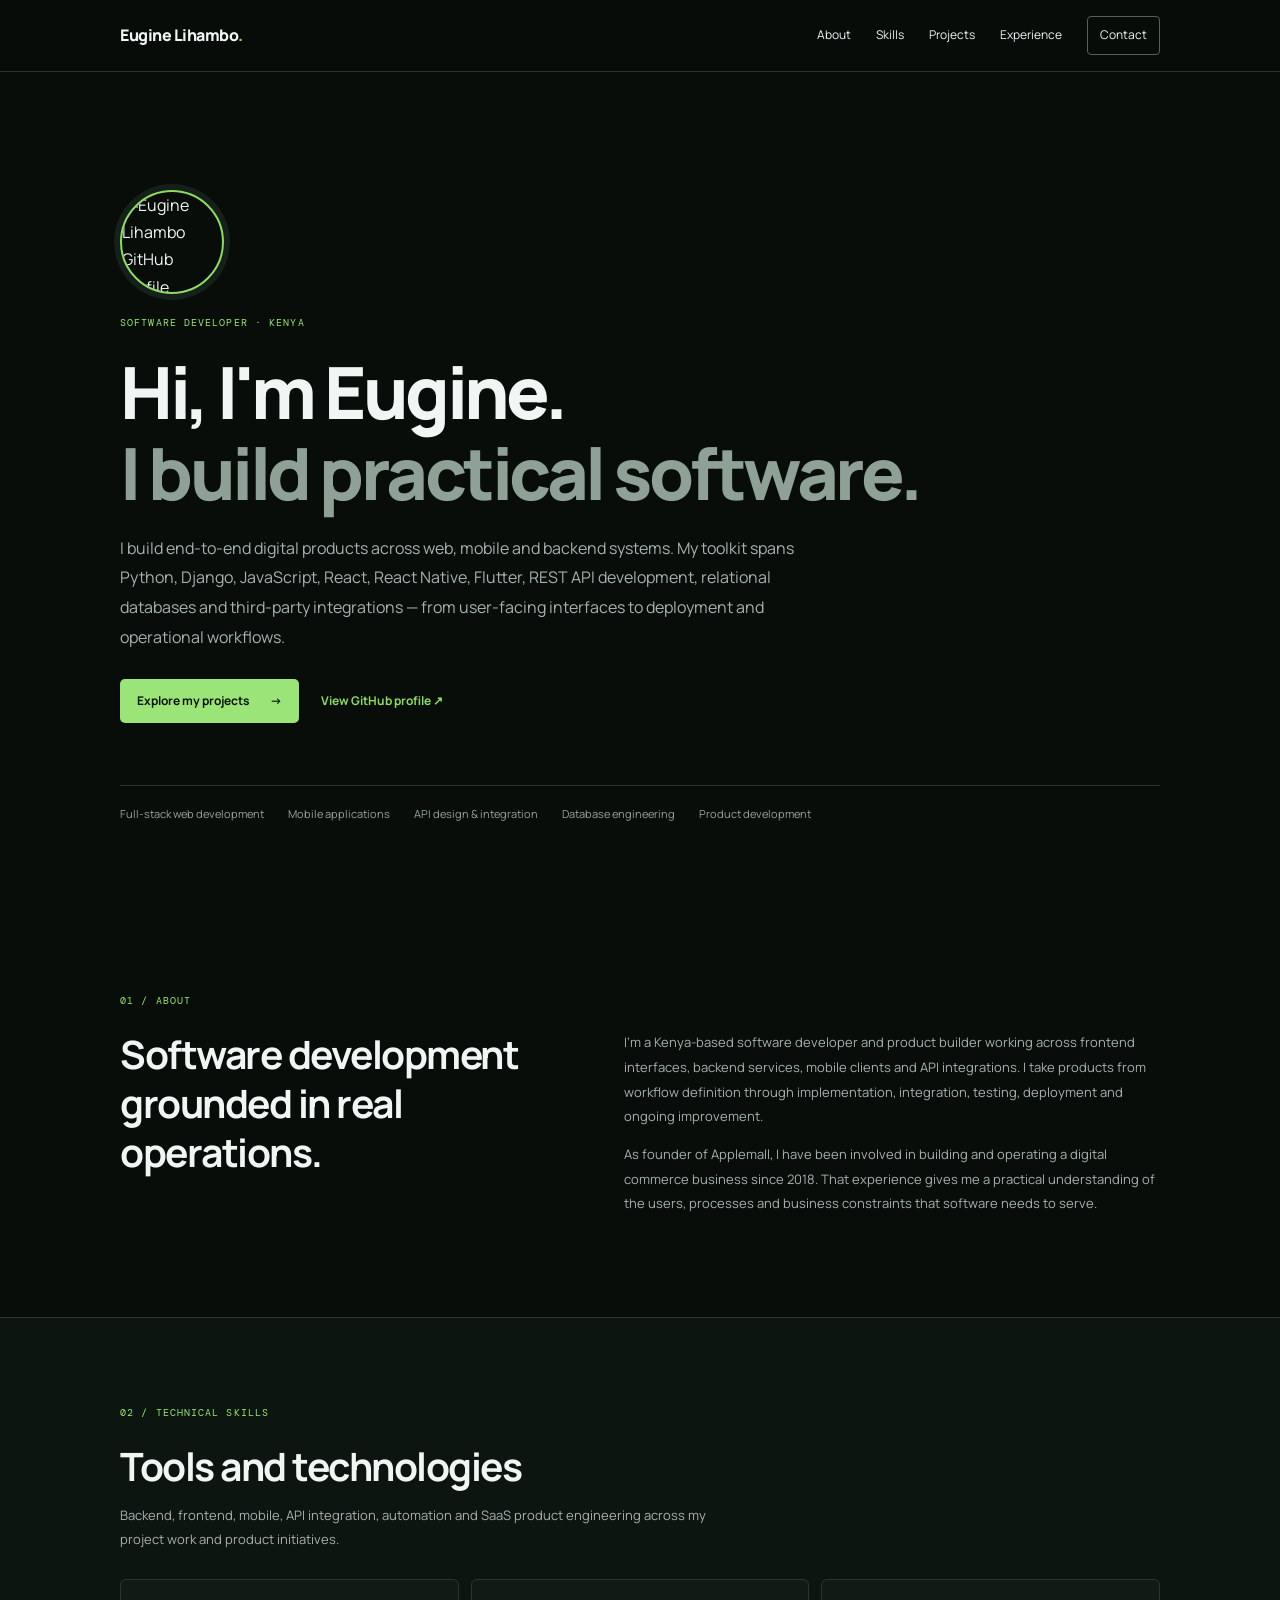
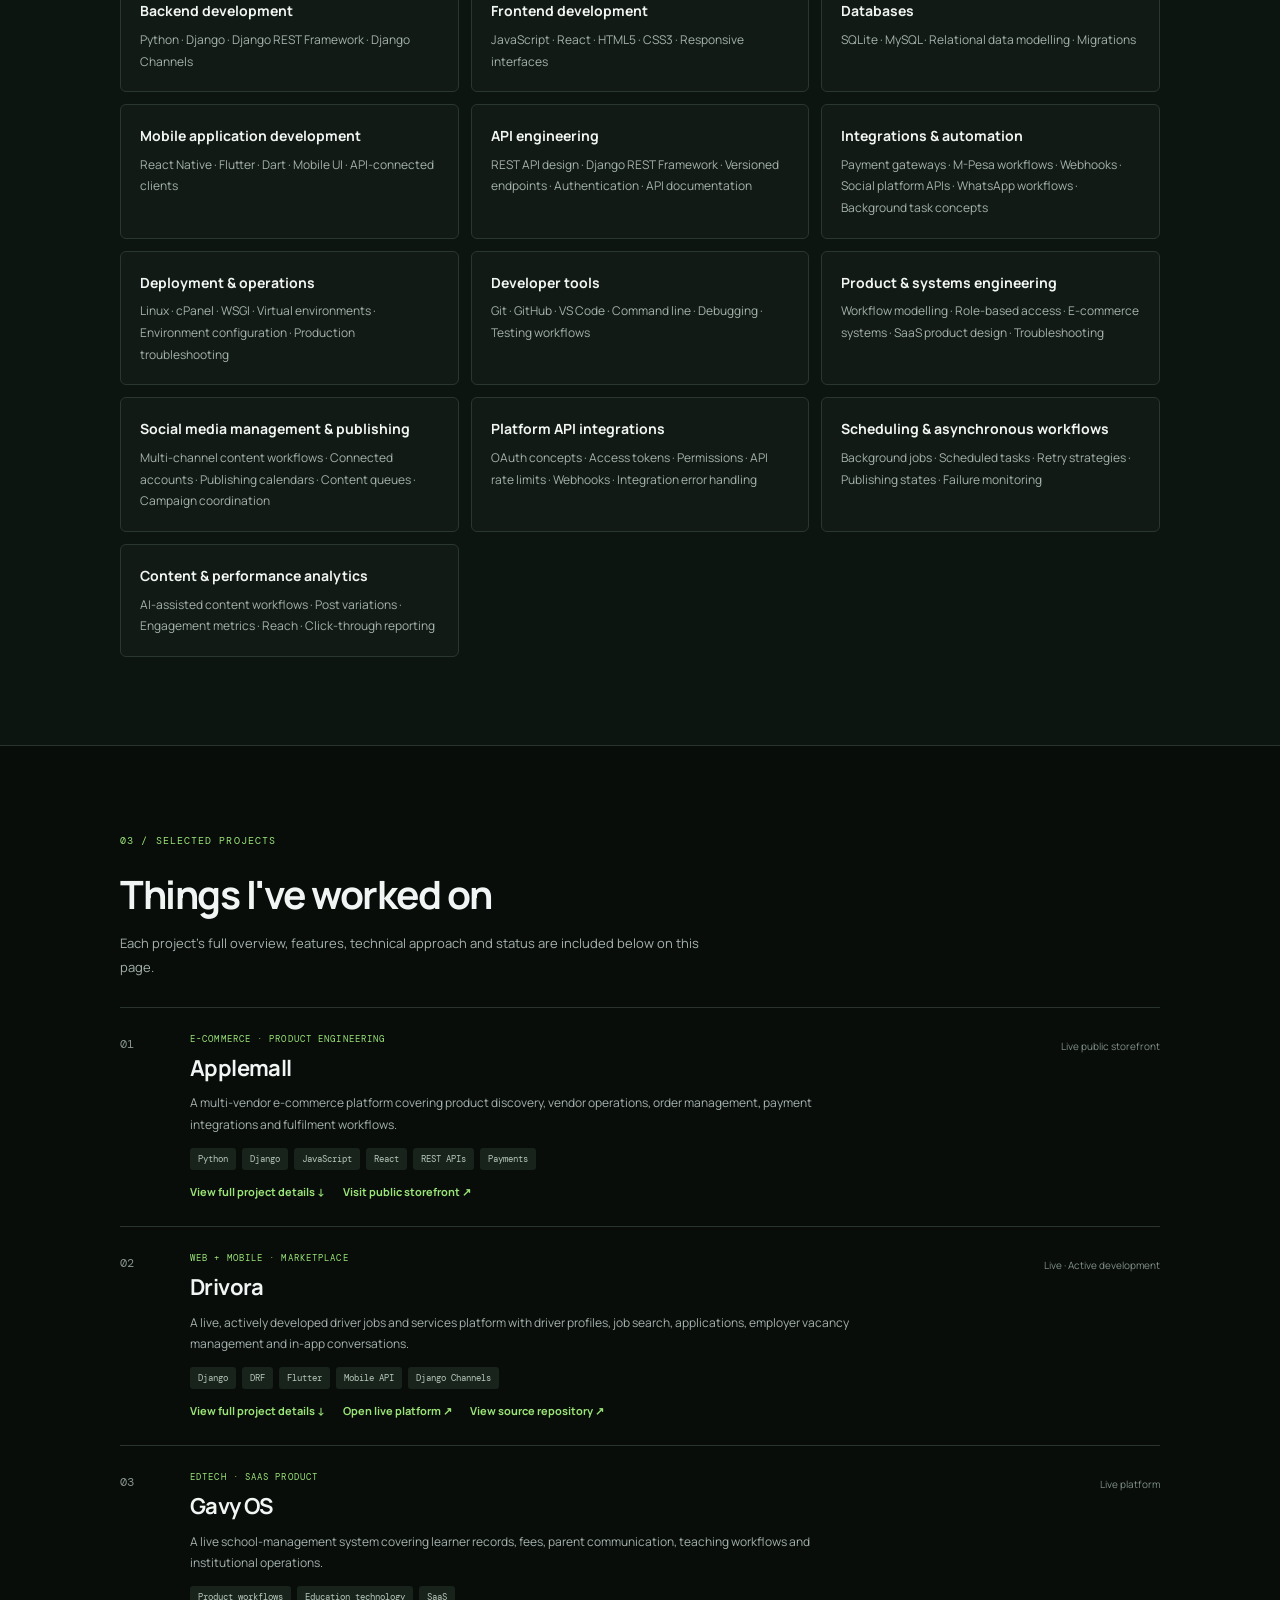
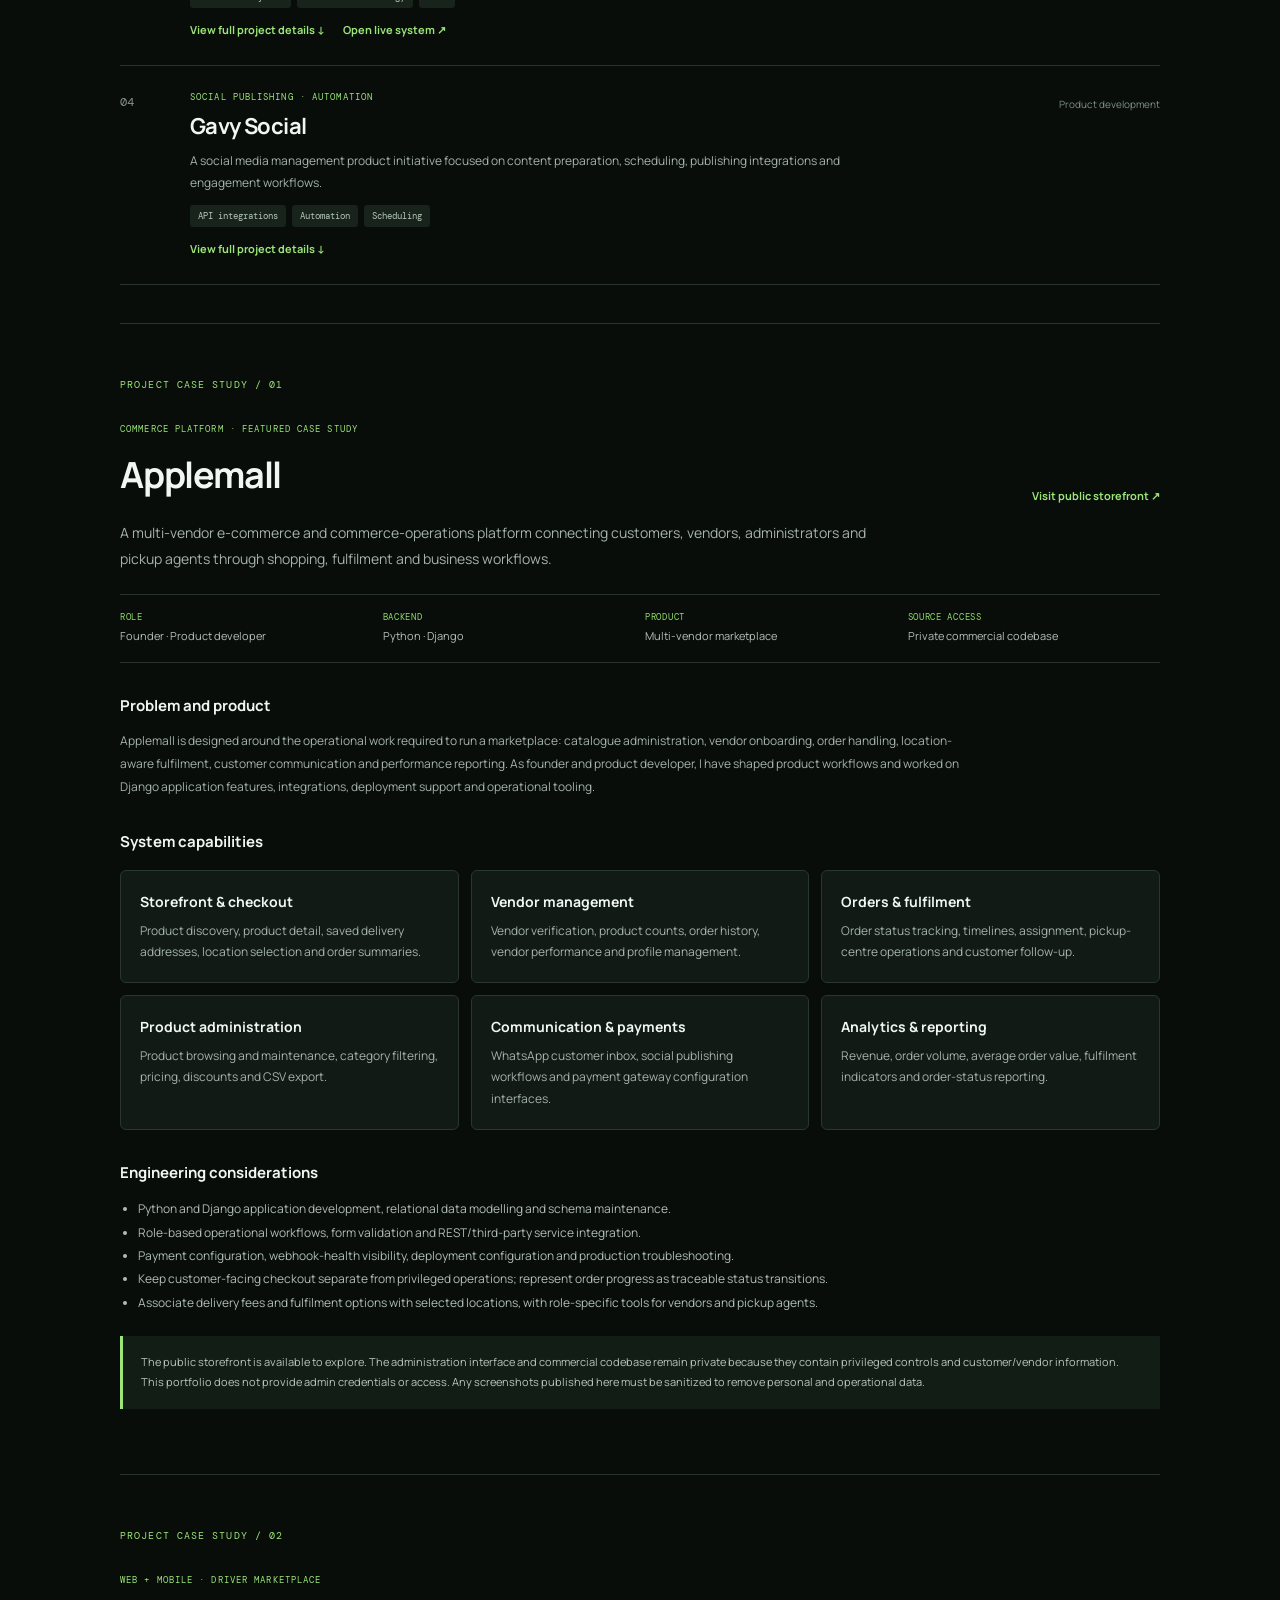
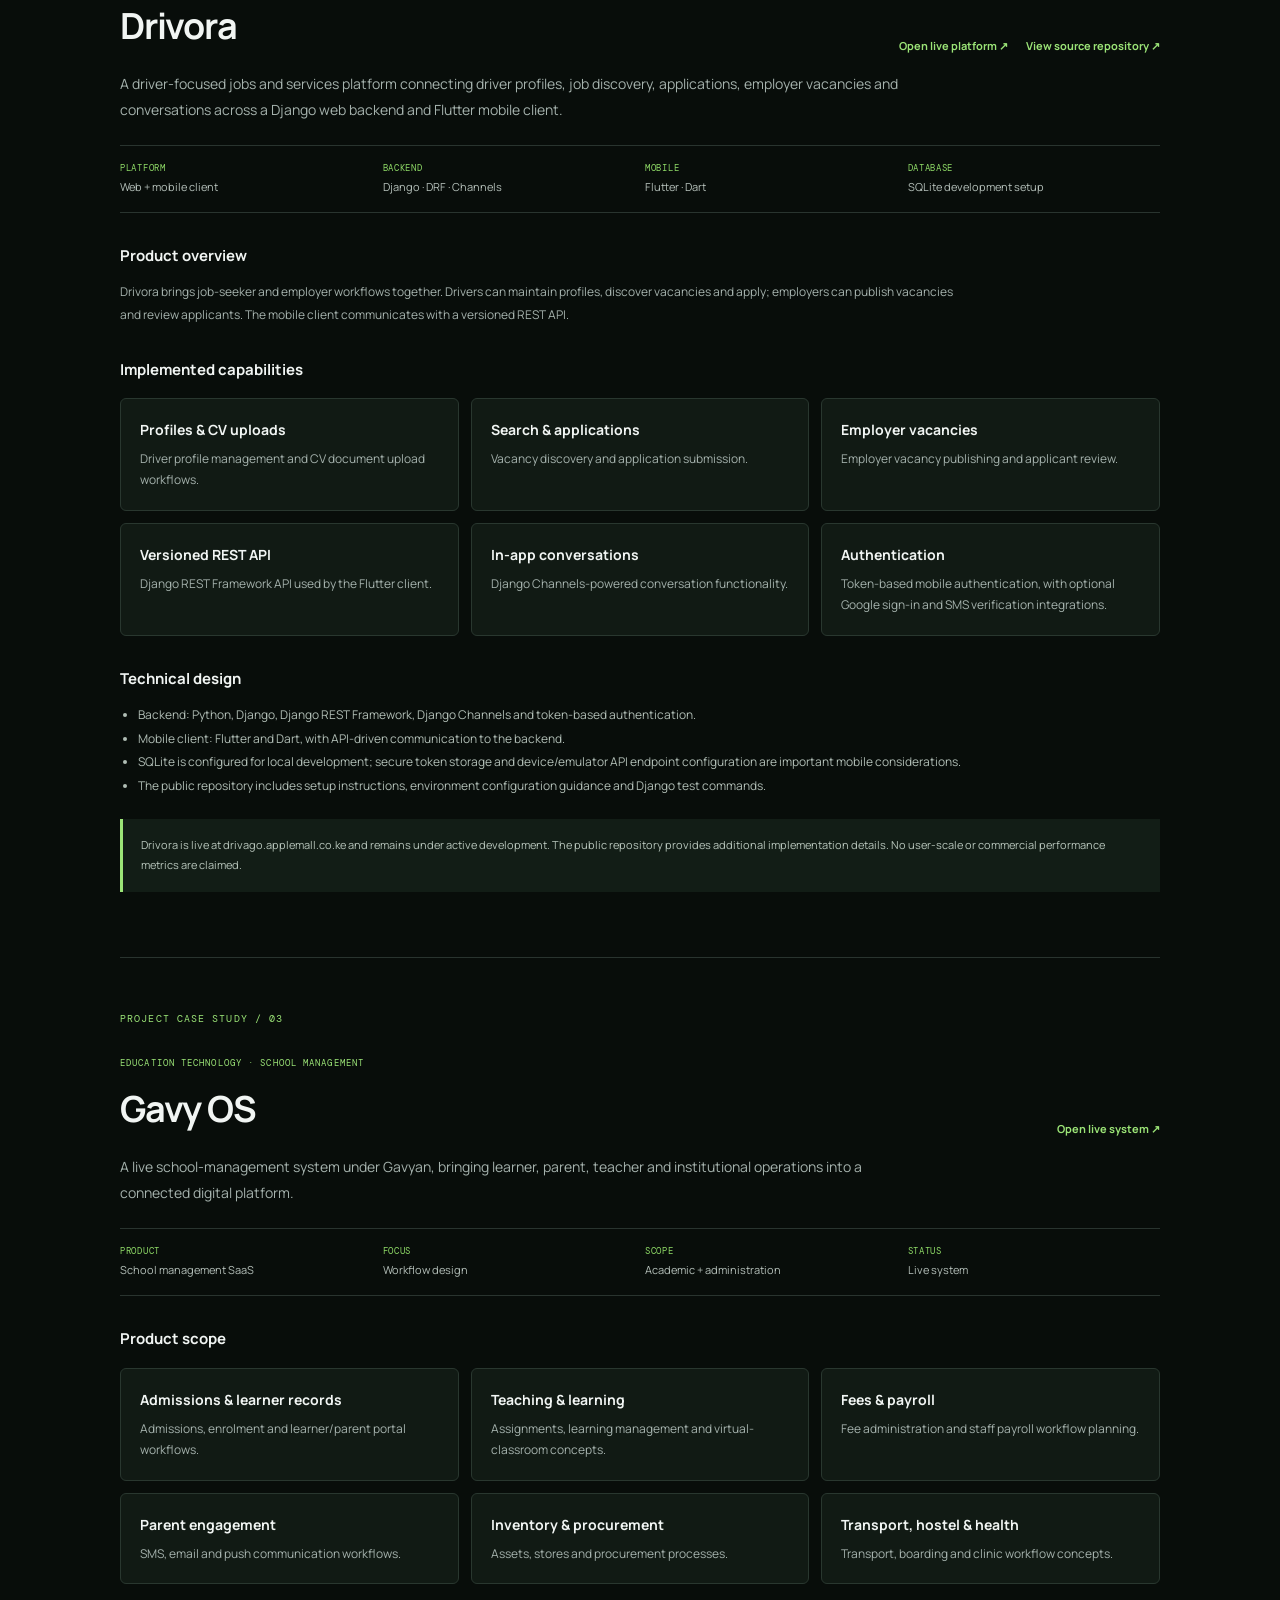
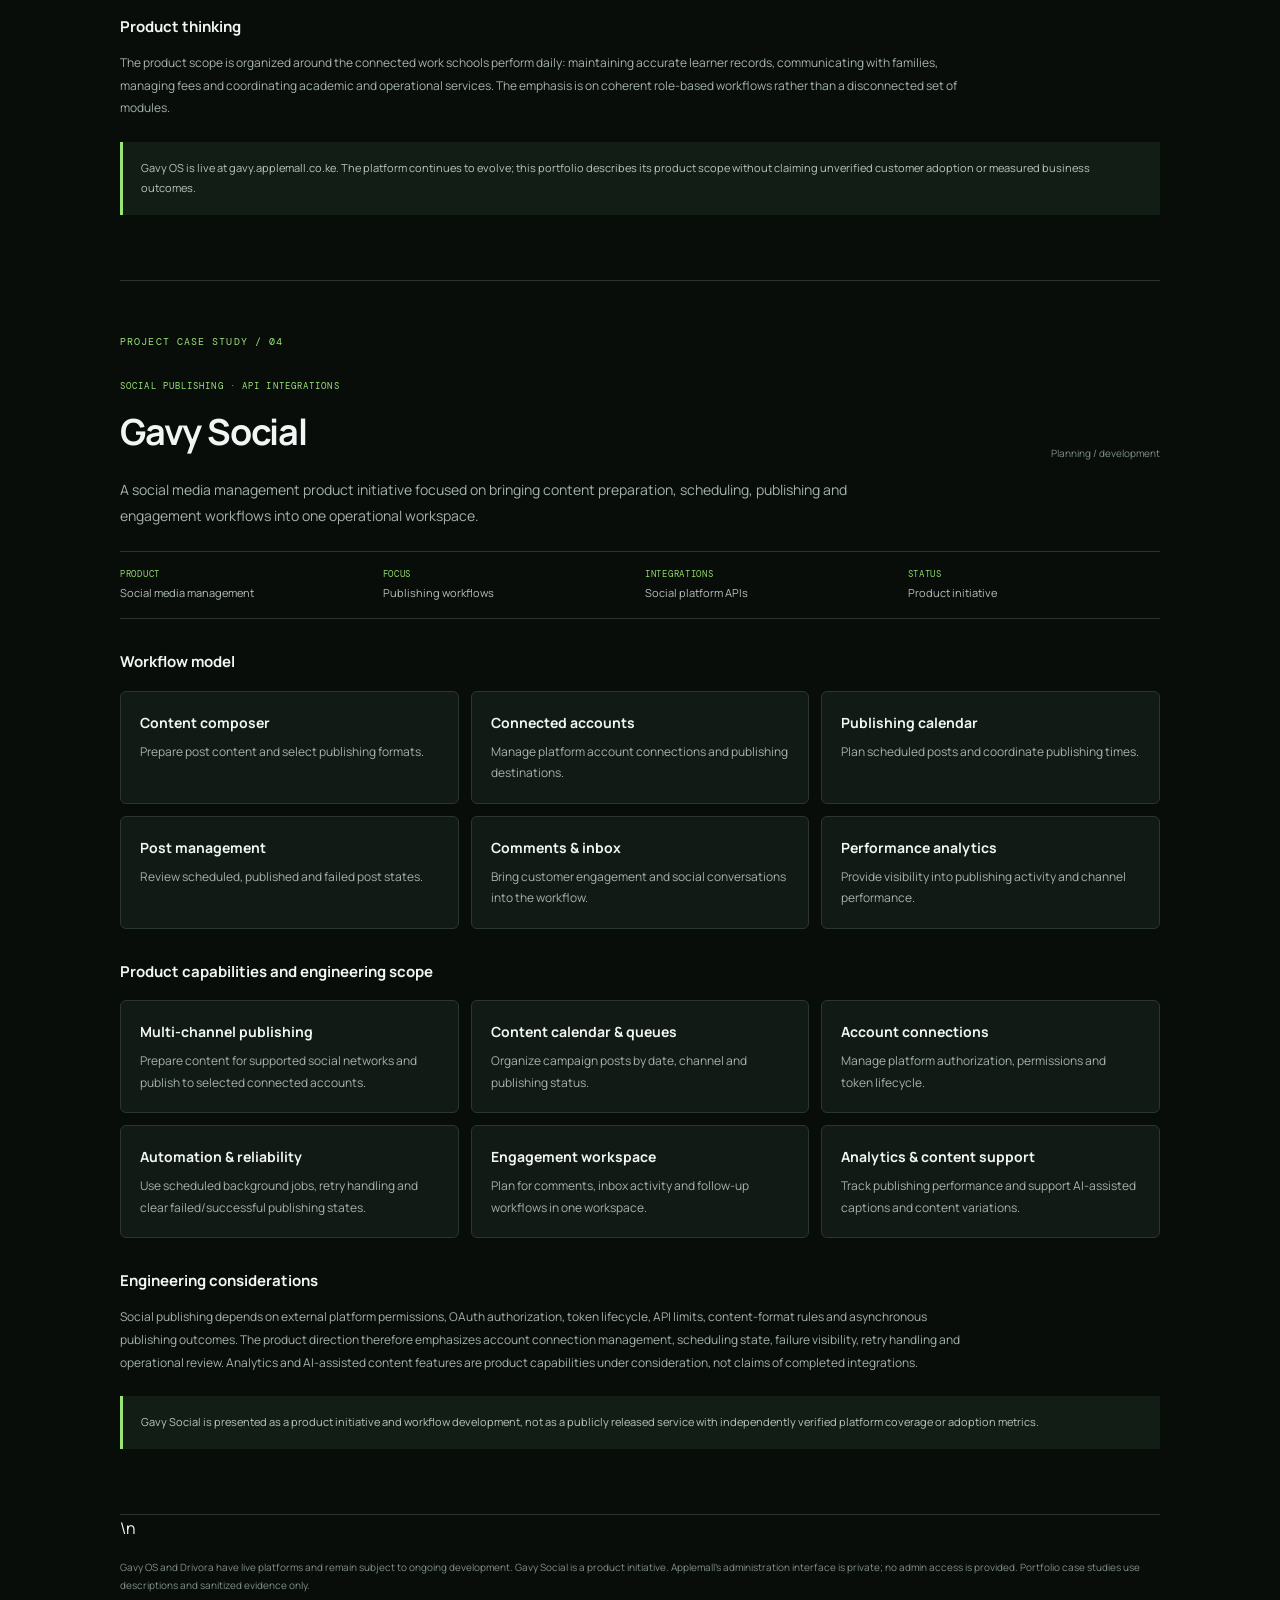
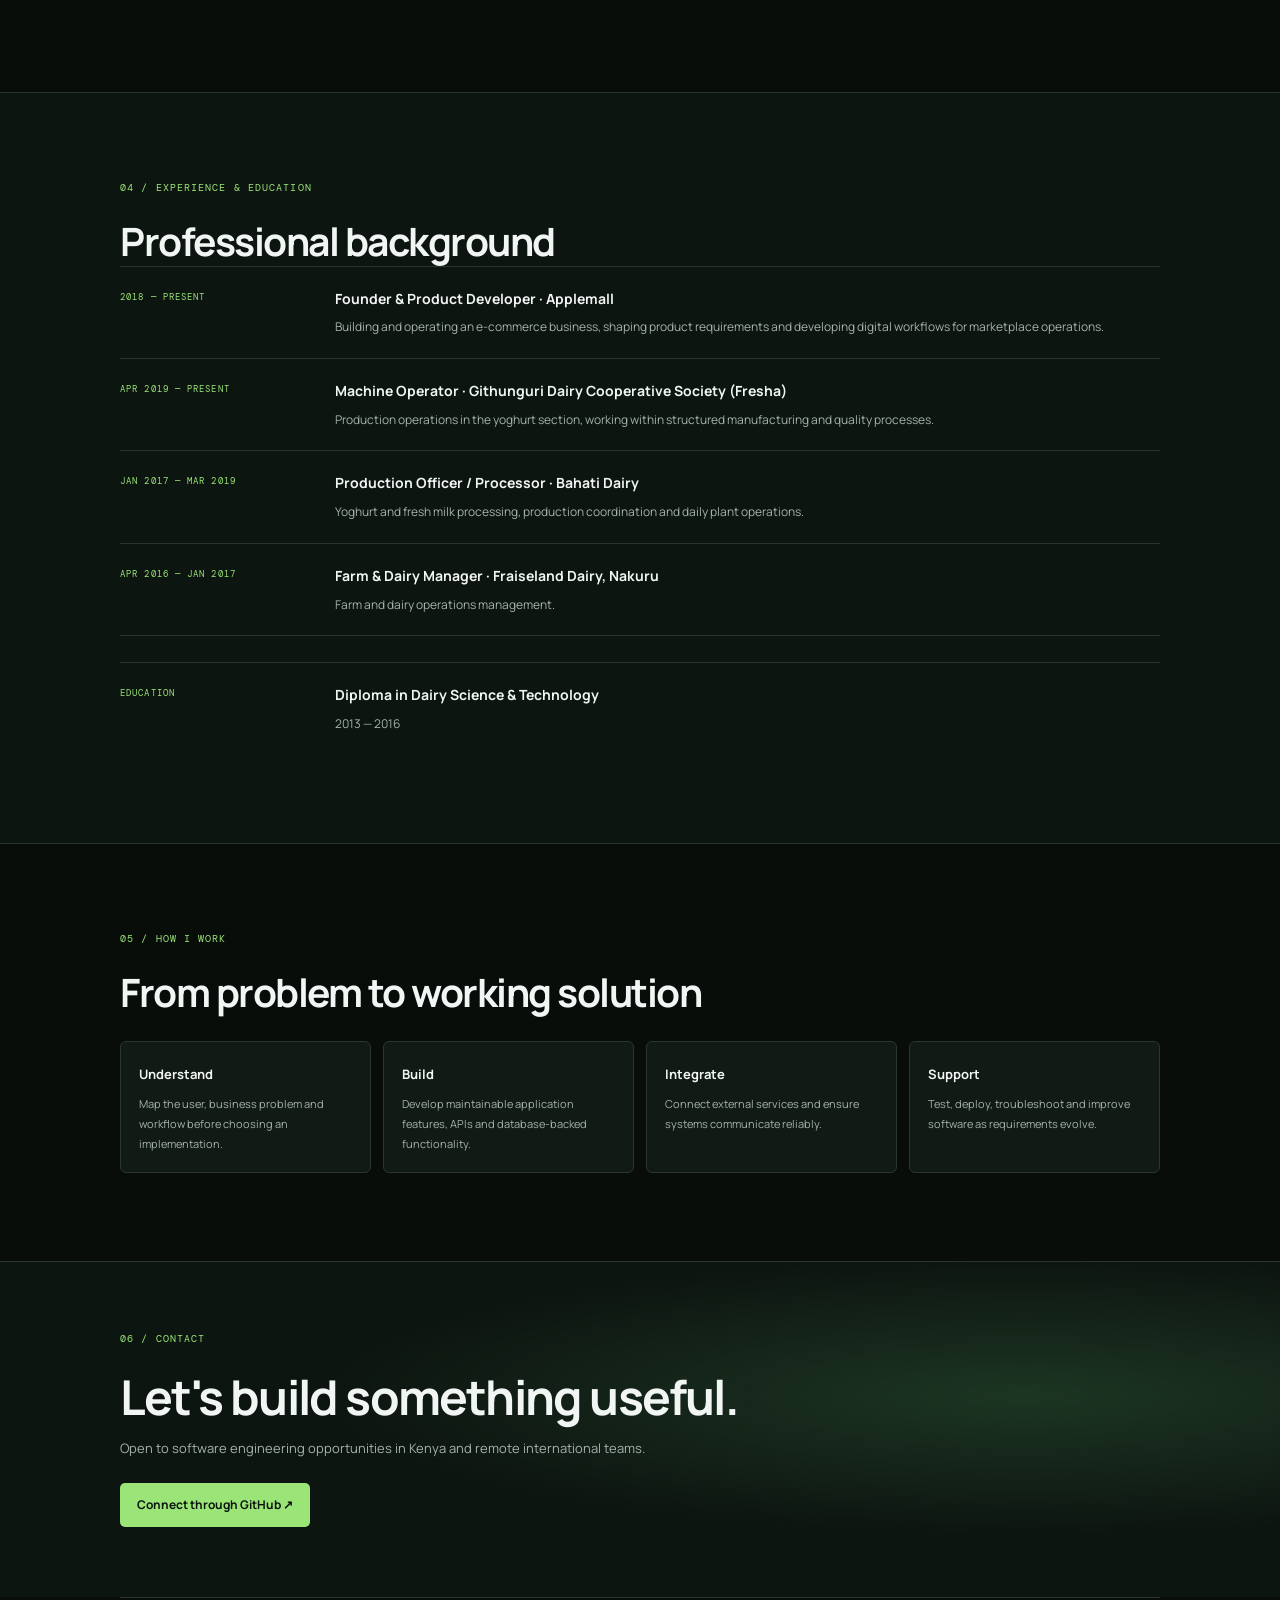
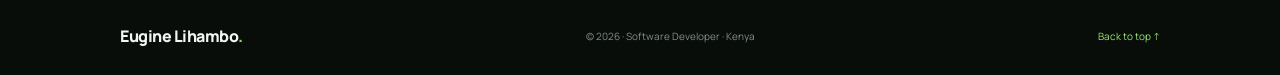
==== commit 1938a432: "Update portfolio with live Gavy OS and Drivora platforms" ====
--- a/index.html
+++ b/index.html
@@ -72,11 +72,11 @@
       </article>
       <article class="simple-project">
         <div class="simple-project-number">02</div>
-        <div class="simple-project-main"><div class="simple-project-type">WEB + MOBILE · MARKETPLACE</div><h3>Drivora</h3><p>A driver jobs and services platform with driver profiles, job search, applications, employer vacancy management and in-app conversations.</p><div class="simple-tags"><span>Django</span><span>DRF</span><span>Flutter</span><span>Mobile API</span><span>Django Channels</span></div><div class="simple-project-links"><a href="#case-drivora">View full project details ↓</a><a href="https://github.com/APPLEMALL-KENYA/Drivora" target="_blank" rel="noreferrer">View source repository ↗</a></div></div><div class="simple-project-status">Public source repository</div>
+        <div class="simple-project-main"><div class="simple-project-type">WEB + MOBILE · MARKETPLACE</div><h3>Drivora</h3><p>A live, actively developed driver jobs and services platform with driver profiles, job search, applications, employer vacancy management and in-app conversations.</p><div class="simple-tags"><span>Django</span><span>DRF</span><span>Flutter</span><span>Mobile API</span><span>Django Channels</span></div><div class="simple-project-links"><a href="#case-drivora">View full project details ↓</a><a href="https://drivago.applemall.co.ke/" target="_blank" rel="noreferrer">Open live platform ↗</a><a href="https://github.com/APPLEMALL-KENYA/Drivora" target="_blank" rel="noreferrer">View source repository ↗</a></div></div><div class="simple-project-status">Live · Active development</div>
       </article>
       <article class="simple-project">
         <div class="simple-project-number">03</div>
-        <div class="simple-project-main"><div class="simple-project-type">EDTECH · SAAS PRODUCT</div><h3>Gavy OS</h3><p>A school-management product initiative covering learner records, fees, parent communication, teaching workflows and institutional operations.</p><div class="simple-tags"><span>Product workflows</span><span>Education technology</span><span>SaaS</span></div><div class="simple-project-links"><a href="#case-gavy-os">View full project details ↓</a></div></div><div class="simple-project-status">Product development</div>
+        <div class="simple-project-main"><div class="simple-project-type">EDTECH · SAAS PRODUCT</div><h3>Gavy OS</h3><p>A live school-management system covering learner records, fees, parent communication, teaching workflows and institutional operations.</p><div class="simple-tags"><span>Product workflows</span><span>Education technology</span><span>SaaS</span></div><div class="simple-project-links"><a href="#case-gavy-os">View full project details ↓</a><a href="https://gavy.applemall.co.ke/" target="_blank" rel="noreferrer">Open live system ↗</a></div></div><div class="simple-project-status">Live platform</div>
       </article>
       <article class="simple-project">
         <div class="simple-project-number">04</div>
@@ -106,7 +106,7 @@
 
       <article class="simple-inline-case" id="case-drivora">
         <div class="simple-section-label">PROJECT CASE STUDY / 02</div>
-        <div class="simple-inline-heading"><div><p class="simple-project-type">WEB + MOBILE · DRIVER MARKETPLACE</p><h3>Drivora</h3></div><a href="https://github.com/APPLEMALL-KENYA/Drivora" target="_blank" rel="noreferrer">View source repository ↗</a></div>
+        <div class="simple-inline-heading"><div><p class="simple-project-type">WEB + MOBILE · DRIVER MARKETPLACE</p><h3>Drivora</h3></div><div class="simple-project-links"><a href="https://drivago.applemall.co.ke/" target="_blank" rel="noreferrer">Open live platform ↗</a><a href="https://github.com/APPLEMALL-KENYA/Drivora" target="_blank" rel="noreferrer">View source repository ↗</a></div></div>
         <p class="simple-case-lead">A driver-focused jobs and services platform connecting driver profiles, job discovery, applications, employer vacancies and conversations across a Django web backend and Flutter mobile client.</p>
         <div class="simple-case-meta"><span><b>Platform</b> Web + mobile client</span><span><b>Backend</b> Django · DRF · Channels</span><span><b>Mobile</b> Flutter · Dart</span><span><b>Database</b> SQLite development setup</span></div>
         <h4>Product overview</h4><p>Drivora brings job-seeker and employer workflows together. Drivers can maintain profiles, discover vacancies and apply; employers can publish vacancies and review applicants. The mobile client communicates with a versioned REST API.</p>
@@ -120,14 +120,14 @@
           <article><h3>Authentication</h3><p>Token-based mobile authentication, with optional Google sign-in and SMS verification integrations.</p></article>
         </div>
         <h4>Technical design</h4><ul class="simple-case-list"><li>Backend: Python, Django, Django REST Framework, Django Channels and token-based authentication.</li><li>Mobile client: Flutter and Dart, with API-driven communication to the backend.</li><li>SQLite is configured for local development; secure token storage and device/emulator API endpoint configuration are important mobile considerations.</li><li>The public repository includes setup instructions, environment configuration guidance and Django test commands.</li></ul>
-        <p class="simple-case-note">Review the repository for the current implementation. This portfolio does not claim a production deployment or user-scale metrics.</p>
+        <p class="simple-case-note">Drivora is live at drivago.applemall.co.ke and remains under active development. The public repository provides additional implementation details. No user-scale or commercial performance metrics are claimed.</p>
       </article>
 
       <article class="simple-inline-case" id="case-gavy-os">
         <div class="simple-section-label">PROJECT CASE STUDY / 03</div>
-        <div class="simple-inline-heading"><div><p class="simple-project-type">EDUCATION TECHNOLOGY · PRODUCT DEVELOPMENT</p><h3>Gavy OS</h3></div><span class="simple-project-status">Planning / development</span></div>
-        <p class="simple-case-lead">A school-management product initiative under Gavyan, planned around connected learner, parent, teacher and institutional operations.</p>
-        <div class="simple-case-meta"><span><b>Product</b> School management SaaS</span><span><b>Focus</b> Workflow design</span><span><b>Scope</b> Academic + administration</span><span><b>Status</b> Product initiative</span></div>
+        <div class="simple-inline-heading"><div><p class="simple-project-type">EDUCATION TECHNOLOGY · SCHOOL MANAGEMENT</p><h3>Gavy OS</h3></div><a href="https://gavy.applemall.co.ke/" target="_blank" rel="noreferrer">Open live system ↗</a></div>
+        <p class="simple-case-lead">A live school-management system under Gavyan, bringing learner, parent, teacher and institutional operations into a connected digital platform.</p>
+        <div class="simple-case-meta"><span><b>Product</b> School management SaaS</span><span><b>Focus</b> Workflow design</span><span><b>Scope</b> Academic + administration</span><span><b>Status</b> Live system</span></div>
         <h4>Product scope</h4><div class="simple-skills">
           <article><h3>Admissions & learner records</h3><p>Admissions, enrolment and learner/parent portal workflows.</p></article>
           <article><h3>Teaching & learning</h3><p>Assignments, learning management and virtual-classroom concepts.</p></article>
@@ -137,7 +137,7 @@
           <article><h3>Transport, hostel & health</h3><p>Transport, boarding and clinic workflow concepts.</p></article>
         </div>
         <h4>Product thinking</h4><p>The product scope is organized around the connected work schools perform daily: maintaining accurate learner records, communicating with families, managing fees and coordinating academic and operational services. The emphasis is on coherent role-based workflows rather than a disconnected set of modules.</p>
-        <p class="simple-case-note">Gavy OS is presented as product planning and development experience. It is not represented as a publicly released production system, verified customer adoption or measured business outcome.</p>
+        <p class="simple-case-note">Gavy OS is live at gavy.applemall.co.ke. The platform continues to evolve; this portfolio describes its product scope without claiming unverified customer adoption or measured business outcomes.</p>
       </article>
 
       <article class="simple-inline-case" id="case-gavy-social">
@@ -165,7 +165,7 @@
         <h4>Engineering considerations</h4><p>Social publishing depends on external platform permissions, OAuth authorization, token lifecycle, API limits, content-format rules and asynchronous publishing outcomes. The product direction therefore emphasizes account connection management, scheduling state, failure visibility, retry handling and operational review. Analytics and AI-assisted content features are product capabilities under consideration, not claims of completed integrations.</p>
         <p class="simple-case-note">Gavy Social is presented as a product initiative and workflow development, not as a publicly released service with independently verified platform coverage or adoption metrics.</p>
       </article>
-    </div>\n    <p class="simple-disclaimer">Gavy OS and Gavy Social are presented as product initiatives, not as publicly released services. Applemall's administration interface is private; no admin access is provided. Portfolio case studies use descriptions and sanitized evidence only.</p>
+    </div>\n    <p class="simple-disclaimer">Gavy OS and Drivora have live platforms and remain subject to ongoing development. Gavy Social is a product initiative. Applemall's administration interface is private; no admin access is provided. Portfolio case studies use descriptions and sanitized evidence only.</p>
   </section>
 
   <section class="simple-section simple-tint" id="experience">
--- a/assets/css/styles.css
+++ b/assets/css/styles.css
@@ -98,3 +98,44 @@
 .home-page .simple-profile{margin:0 0 22px;display:flex;align-items:center}
 .home-page .simple-profile img{width:104px;height:104px;display:block;object-fit:cover;border-radius:50%;border:2px solid #8fdb67;box-shadow:0 0 0 6px #142018}
 @media(max-width:440px){.home-page .simple-profile img{width:88px;height:88px}}
+
+
+/* Responsive refinements: desktop hierarchy and mobile navigation */
+.home-page .simple-header nav{min-width:0}
+.home-page .simple-header nav a{white-space:nowrap}
+.home-page .simple-project{min-width:0}
+.home-page .simple-project-main{min-width:0}
+.home-page .simple-skills article{min-width:0}
+.home-page .simple-case-meta span{overflow-wrap:anywhere}
+.home-page .simple-inline-case{scroll-margin-top:88px}
+.home-page .simple-contact .simple-button{display:inline-flex}
+@media(min-width:1100px){
+  .home-page .simple-hero{padding-top:118px;padding-bottom:82px}
+  .home-page .simple-section{padding-top:88px;padding-bottom:88px}
+  .home-page .simple-project{grid-template-columns:48px minmax(0,1fr) 170px;gap:22px}
+}
+@media(max-width:760px){
+  .home-page .simple-header{align-items:center;flex-direction:row;flex-wrap:wrap;padding:12px 18px}
+  .home-page .simple-header nav{width:100%;justify-content:flex-start;flex-wrap:nowrap;overflow-x:auto;overscroll-behavior-x:contain;padding:2px 0 5px;scrollbar-width:none}
+  .home-page .simple-header nav::-webkit-scrollbar{display:none}
+  .home-page .simple-header nav a:nth-child(4){display:inline}
+  .home-page .simple-hero{padding-top:62px}
+  .home-page .simple-project{grid-template-columns:25px minmax(0,1fr);gap:10px}
+  .home-page .simple-project-status{grid-column:2;text-align:left}
+  .home-page .simple-inline-case .simple-skills{grid-template-columns:repeat(2,minmax(0,1fr))}
+  .home-page .simple-contact{padding:58px 0}
+}
+@media(max-width:440px){
+  .home-page .simple-header{gap:7px}
+  .home-page .simple-header nav{gap:17px;font-size:11px}
+  .home-page .simple-header nav a:nth-child(2),
+  .home-page .simple-header nav a:nth-child(3),
+  .home-page .simple-header nav a:nth-child(4){display:inline}
+  .home-page .simple-skills,
+  .home-page .simple-approach,
+  .home-page .simple-inline-case .simple-skills{grid-template-columns:1fr}
+  .home-page .simple-case-meta{grid-template-columns:1fr 1fr}
+  .home-page .simple-inline-heading{gap:8px}
+  .home-page .simple-project h3{font-size:20px}
+  .home-page .simple-facts{font-size:10px}
+}
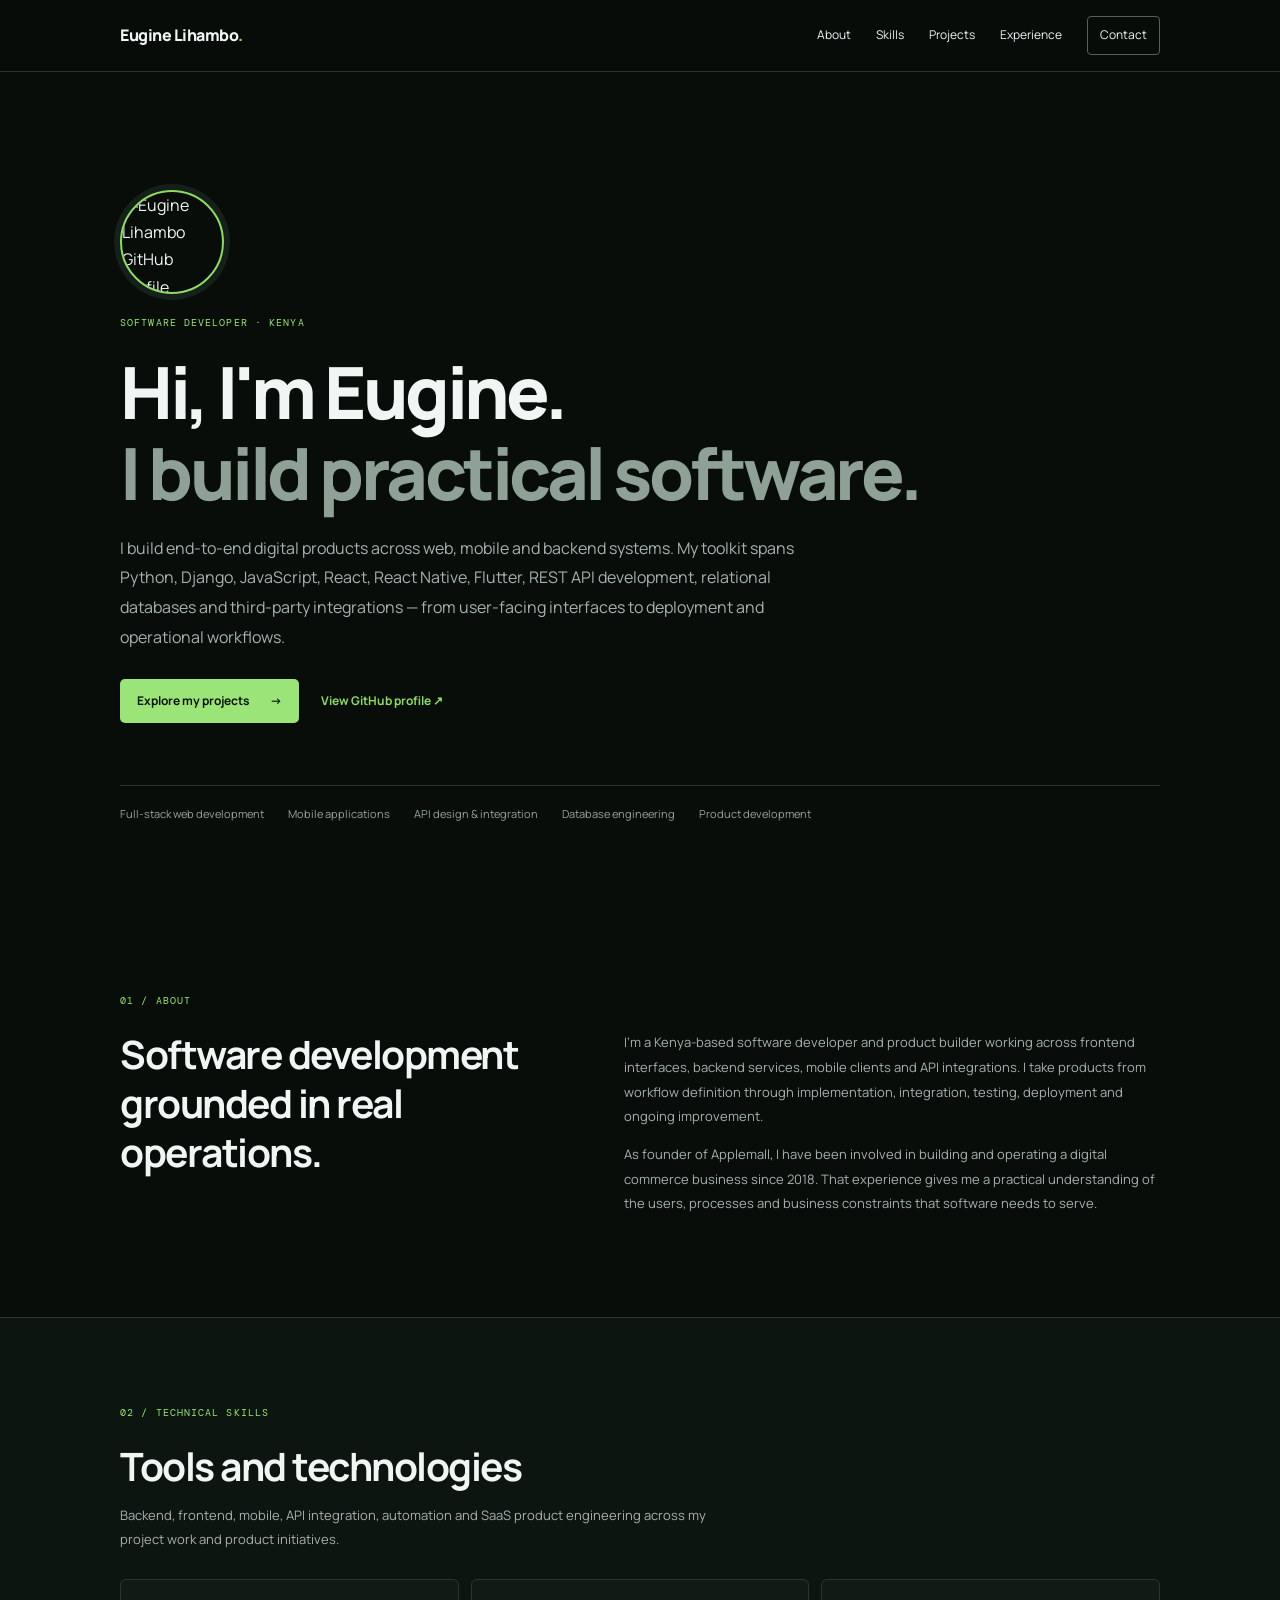
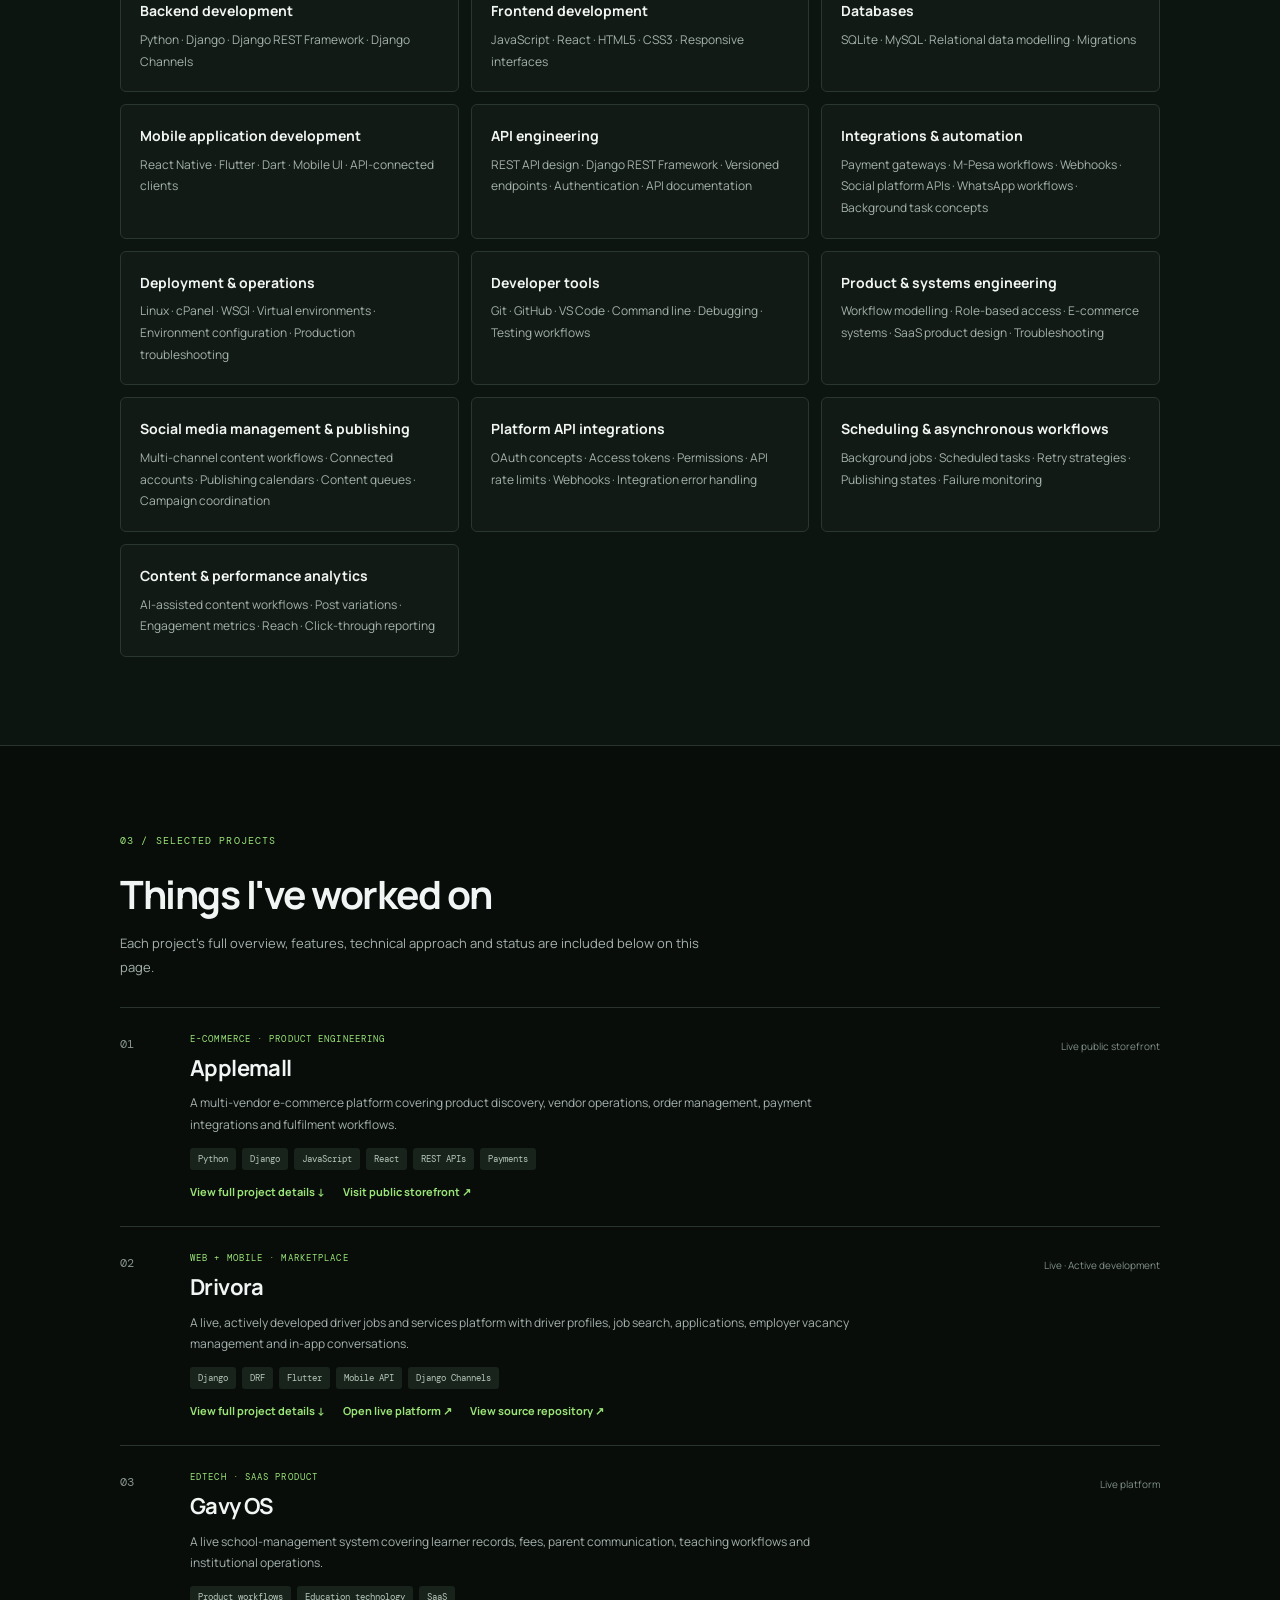
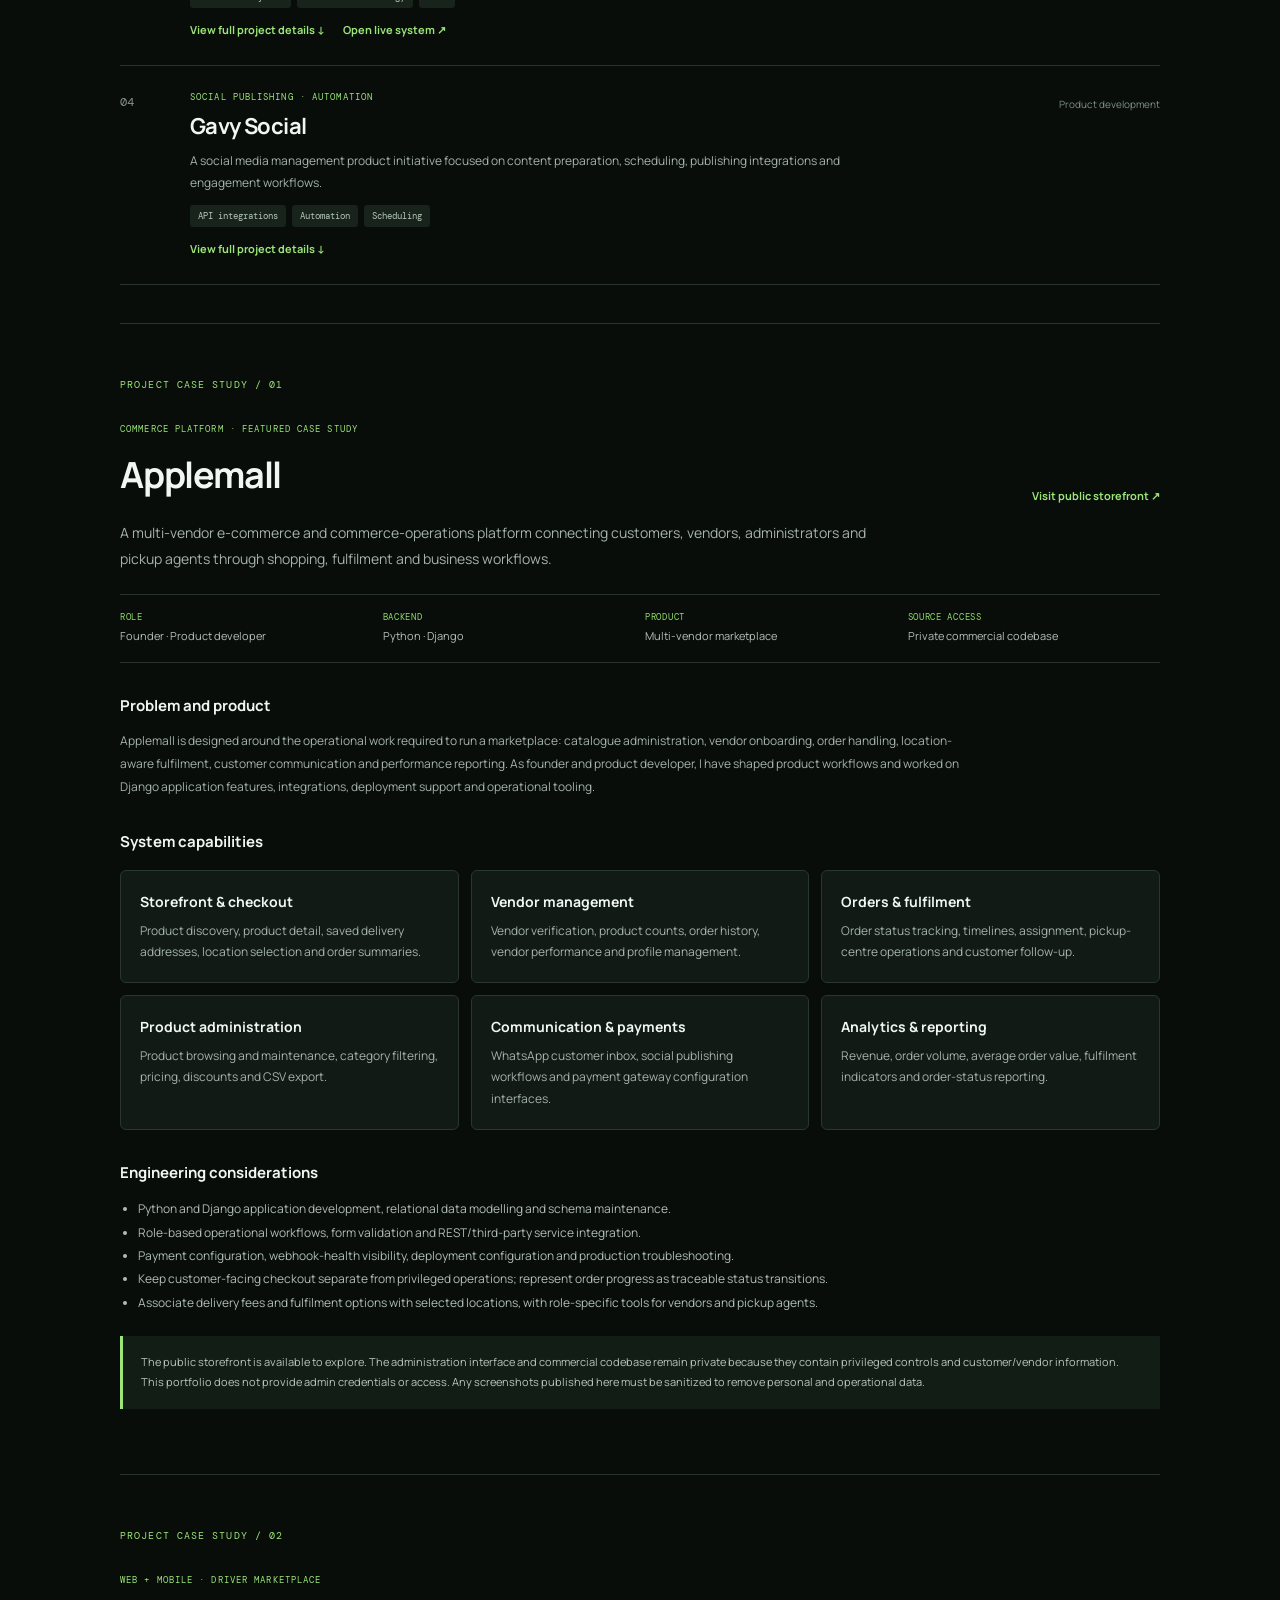
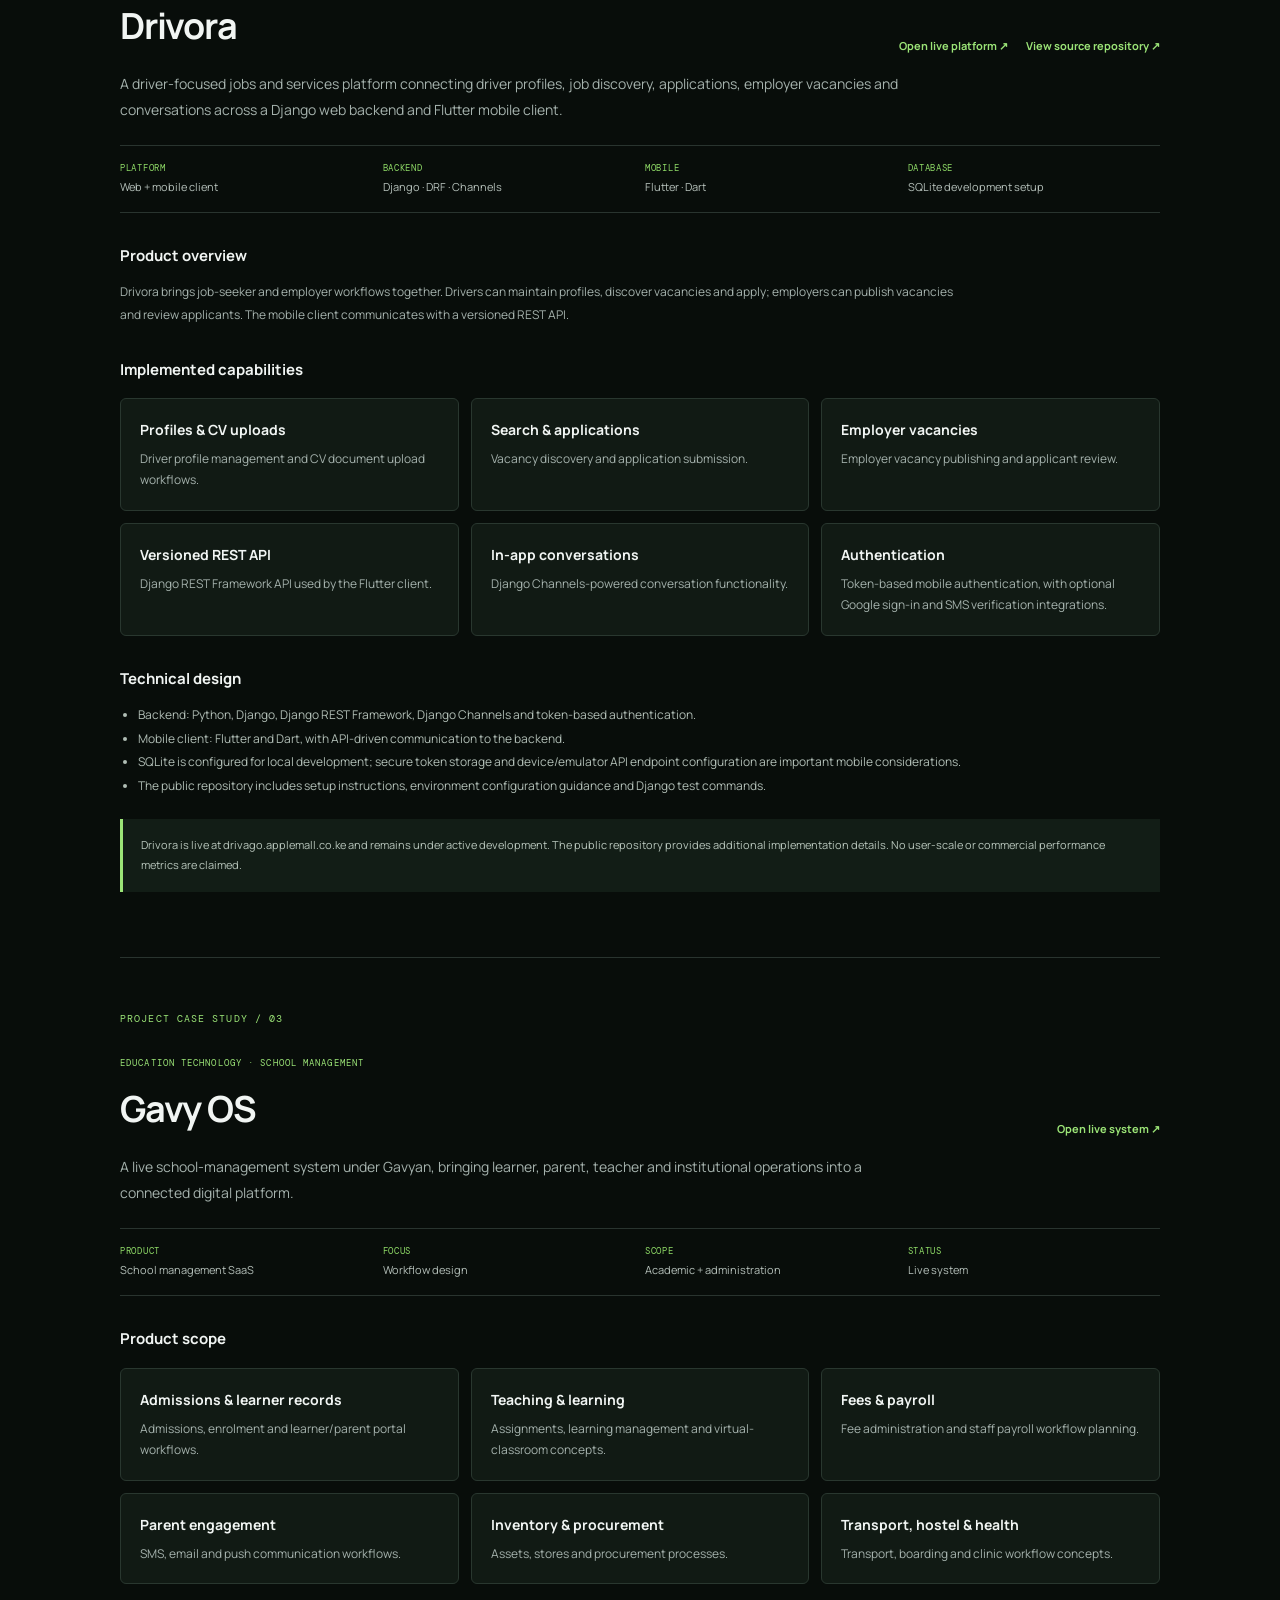
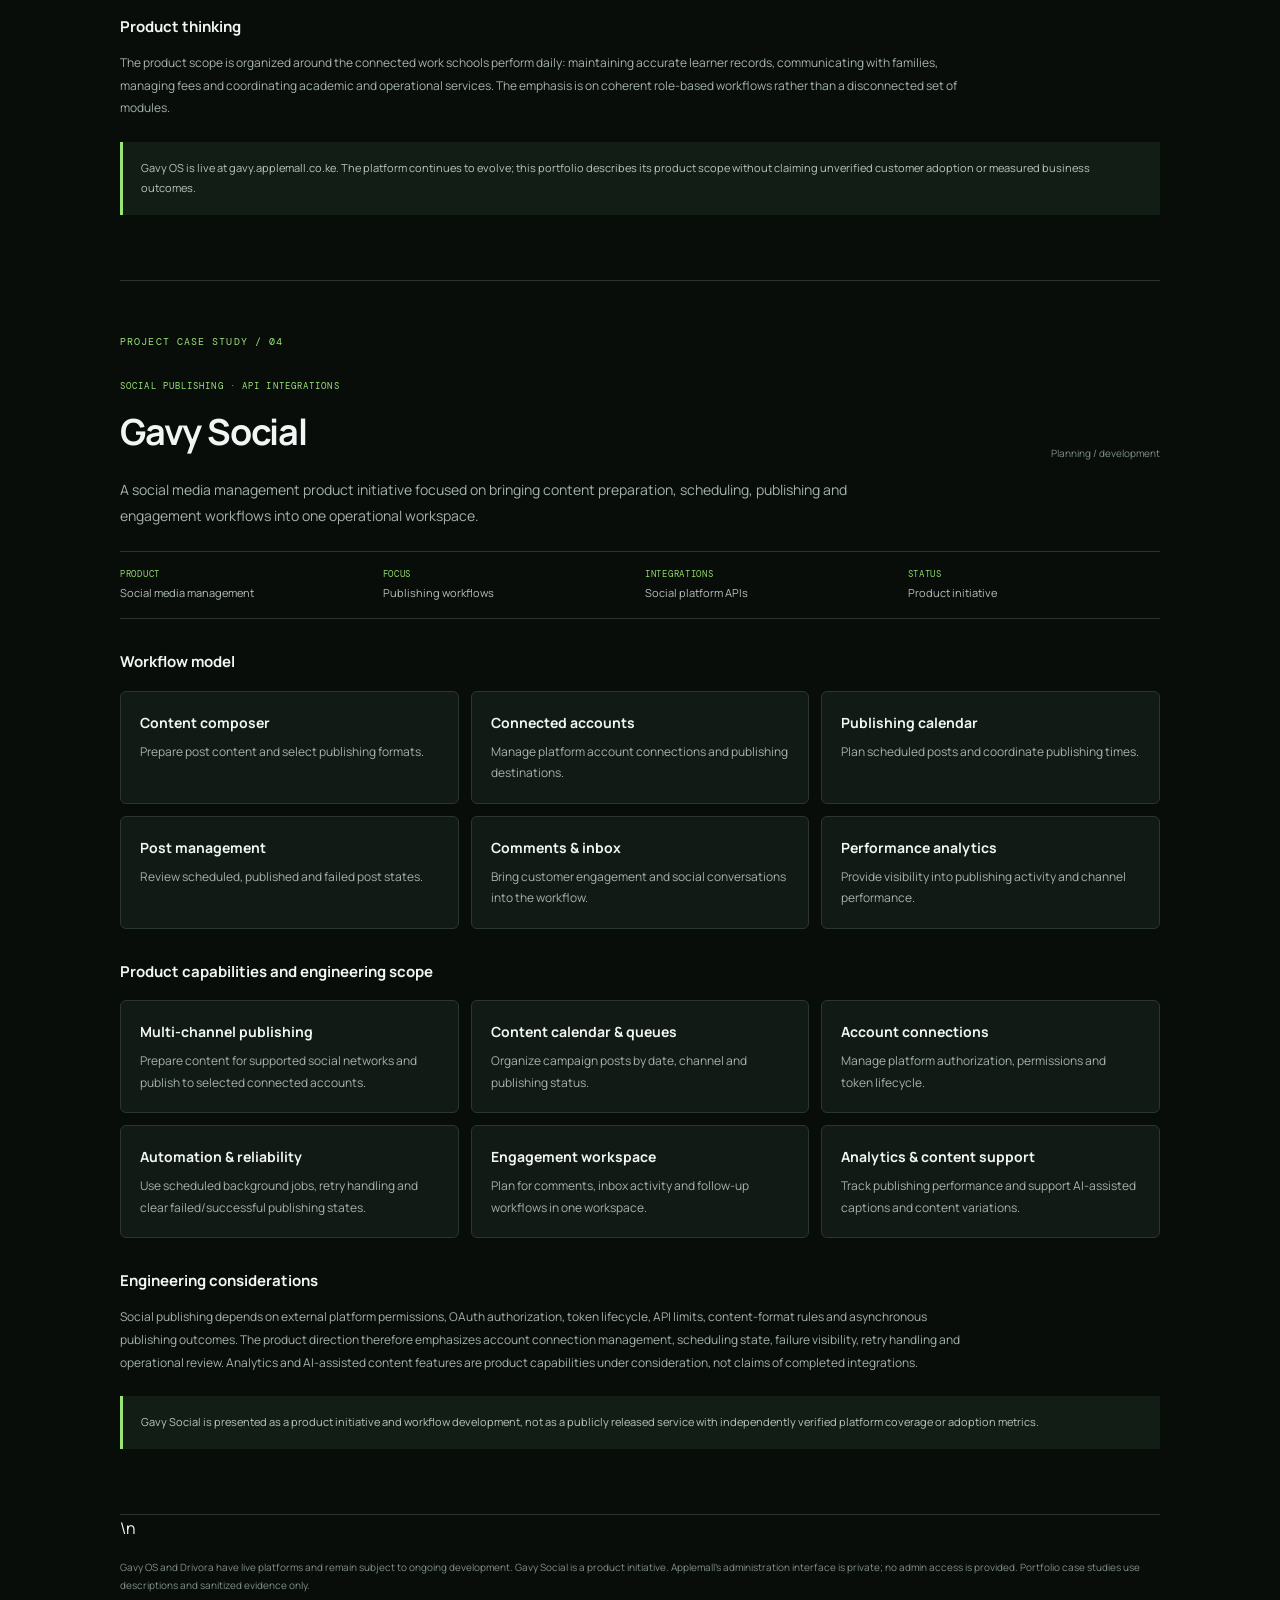
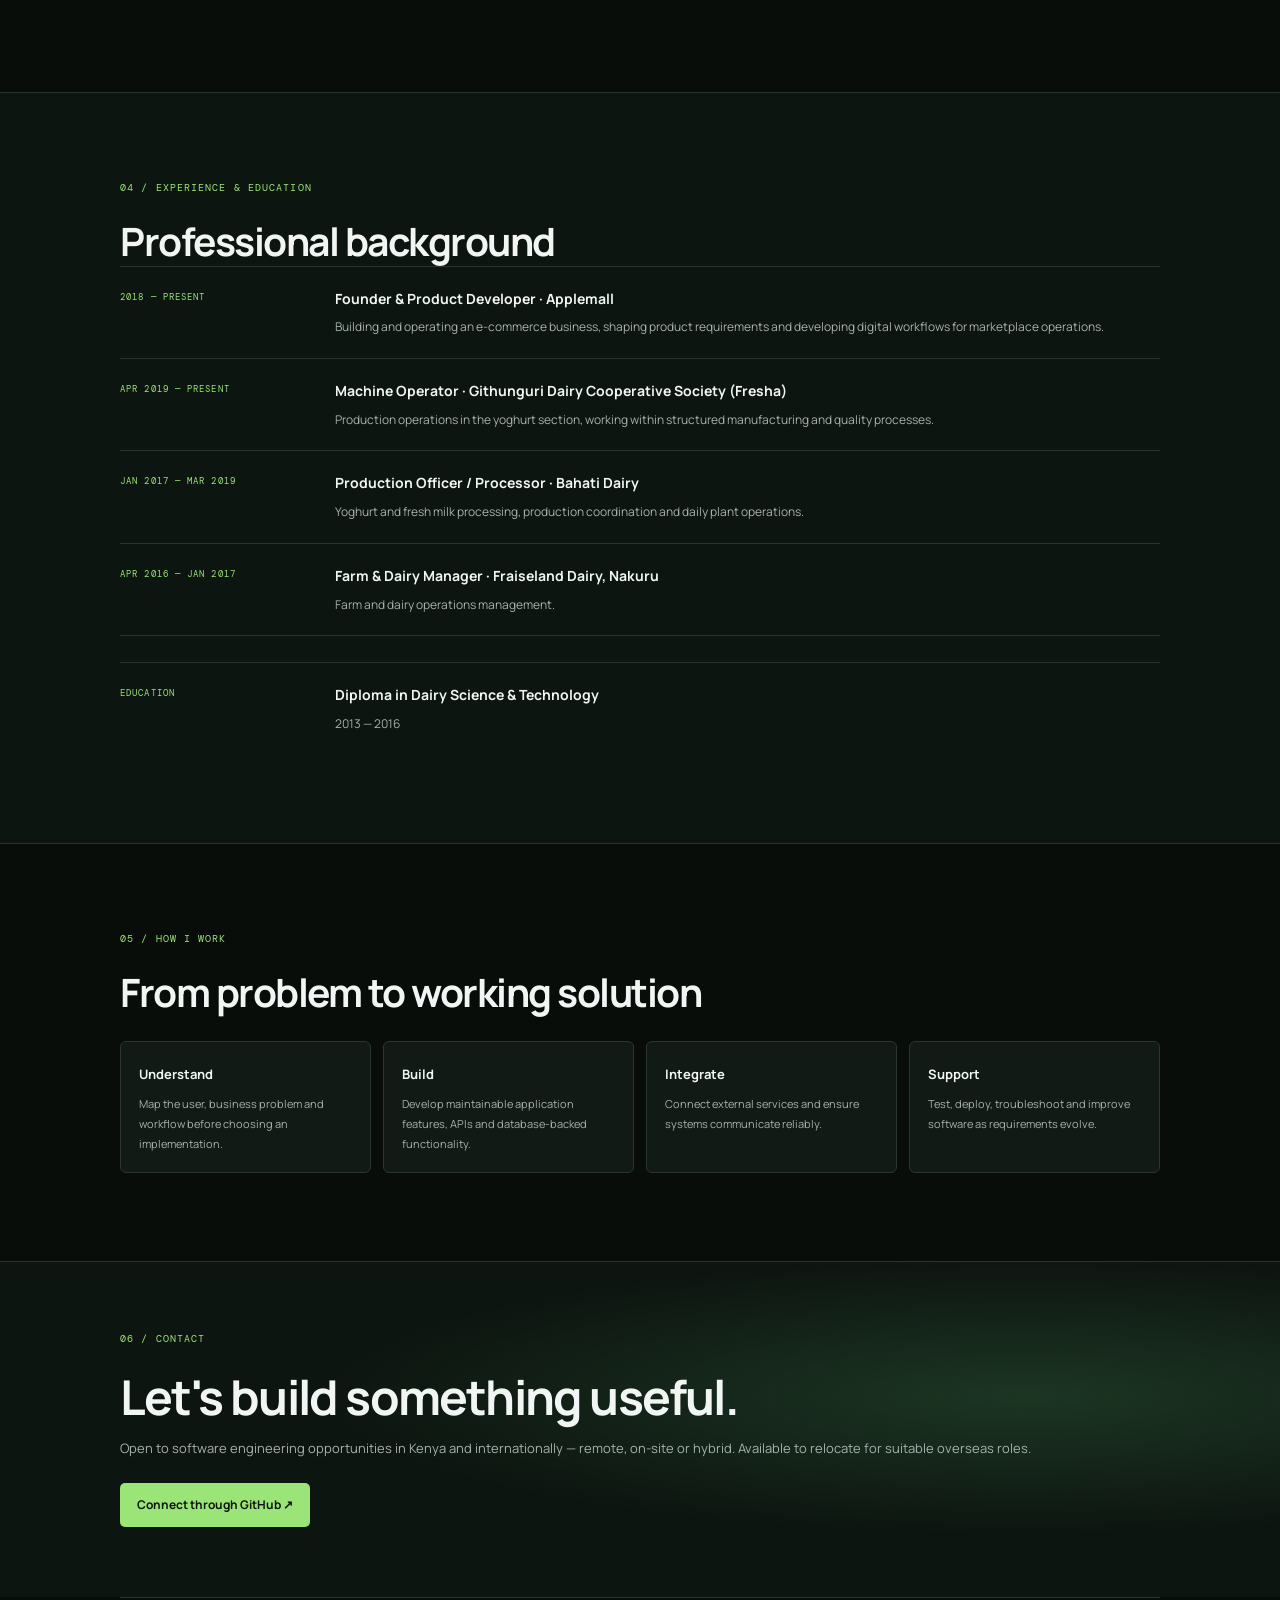
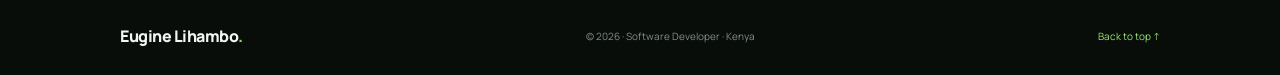
==== commit 2352ac18: "Clarify international and relocation availability" ====
--- a/index.html
+++ b/index.html
@@ -6,7 +6,7 @@
   <meta name="theme-color" content="#ffffff">
   <meta name="description" content="Eugine Lihambo — Full-stack software developer building web, mobile, API-driven and SaaS products with Python, Django, React and Flutter.">
   <meta property="og:title" content="Eugine Lihambo | Software Developer">
-  <meta property="og:description" content="Software engineering, selected projects, technical skills and professional experience.">
+  <meta property="og:description" content="Software engineering, selected projects, technical skills and professional experience. Open to opportunities in Kenya and internationally, including relocation.">
   <title>Eugine Lihambo | Software Developer</title>
   <link rel="preconnect" href="https://fonts.googleapis.com">
   <link rel="preconnect" href="https://fonts.gstatic.com" crossorigin>
@@ -189,7 +189,7 @@
   </section>
 
   <section class="simple-contact" id="contact">
-    <div class="simple-wrap"><div class="simple-section-label">06 / CONTACT</div><h2>Let's build something useful.</h2><p>Open to software engineering opportunities in Kenya and remote international teams.</p><a class="simple-button" href="https://github.com/APPLEMALL-KENYA" target="_blank" rel="noreferrer">Connect through GitHub ↗</a></div>
+    <div class="simple-wrap"><div class="simple-section-label">06 / CONTACT</div><h2>Let's build something useful.</h2><p>Open to software engineering opportunities in Kenya and internationally — remote, on-site or hybrid. Available to relocate for suitable overseas roles.</p><a class="simple-button" href="https://github.com/APPLEMALL-KENYA" target="_blank" rel="noreferrer">Connect through GitHub ↗</a></div>
   </section>
 </main>
 <footer class="simple-footer simple-wrap"><a class="simple-logo" href="#top">Eugine Lihambo<span>.</span></a><span>© <span id="year"></span> · Software Developer · Kenya</span><a href="#top">Back to top ↑</a></footer>
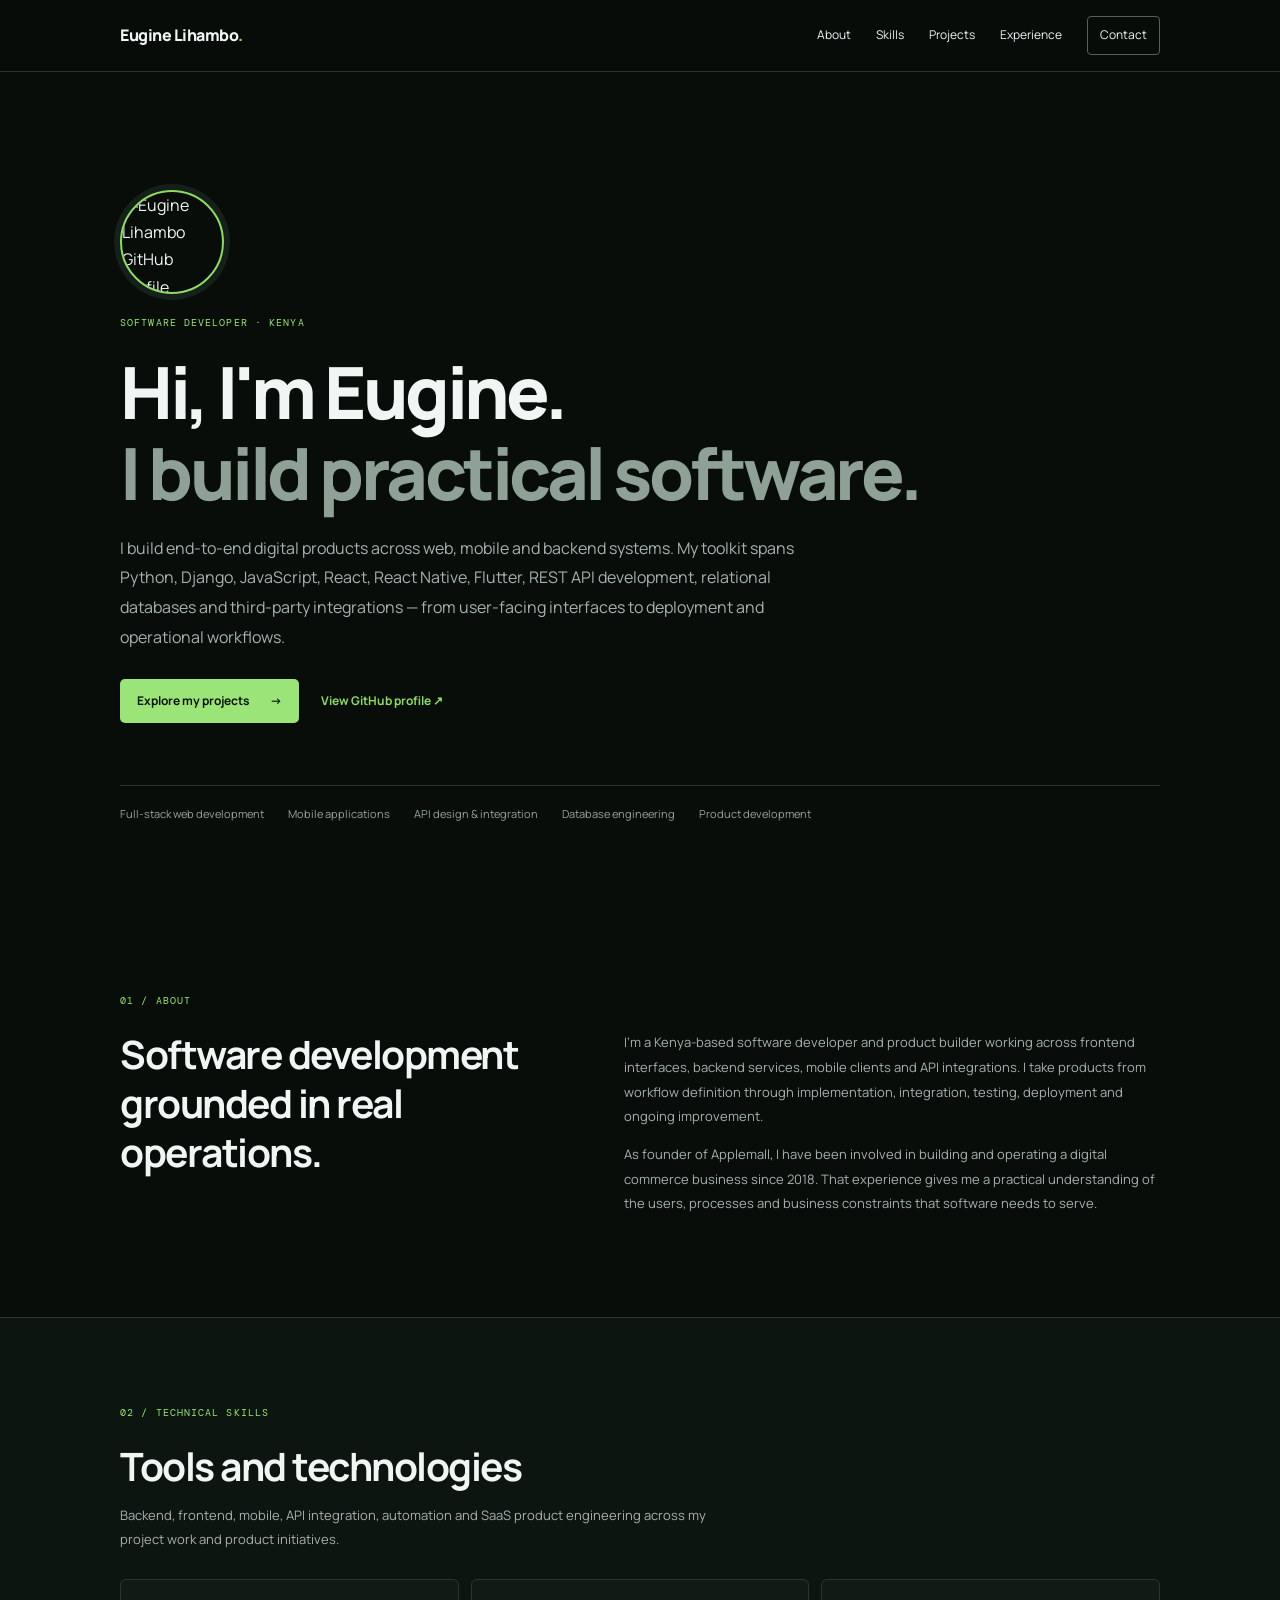
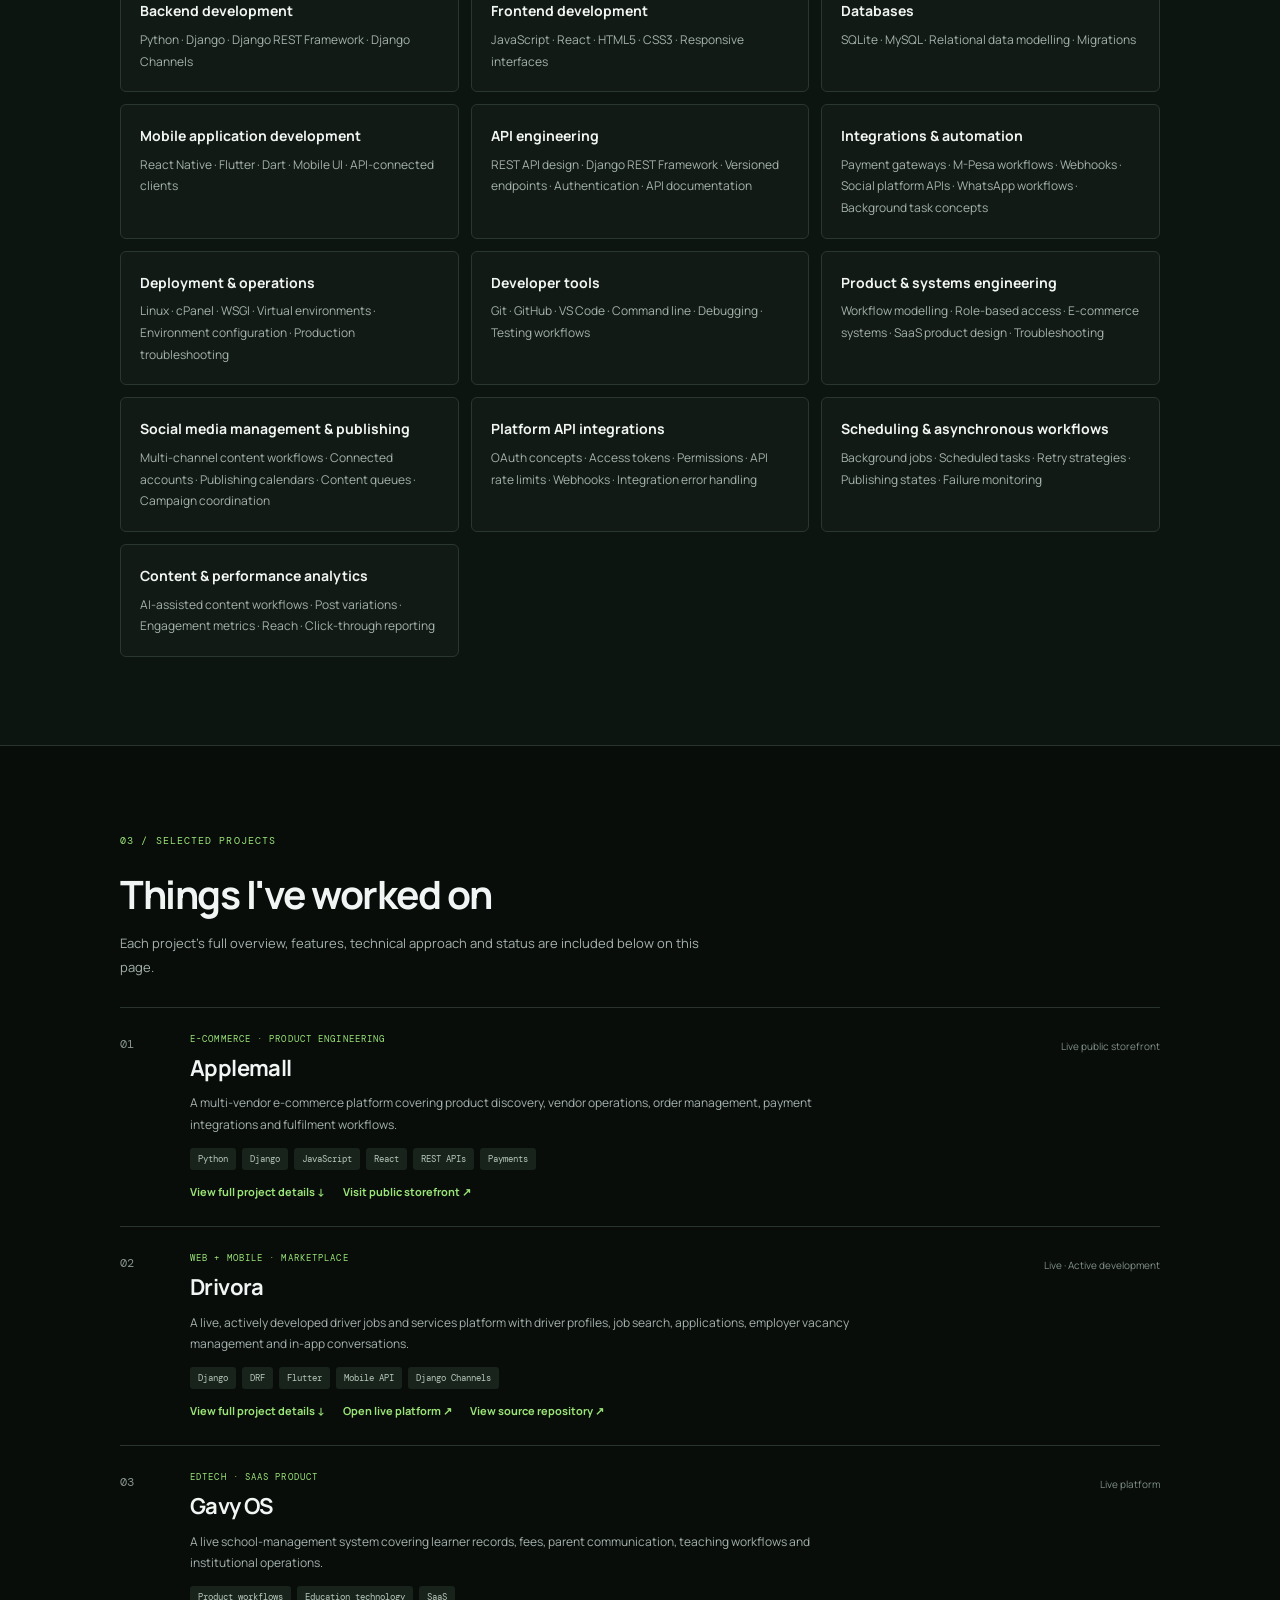
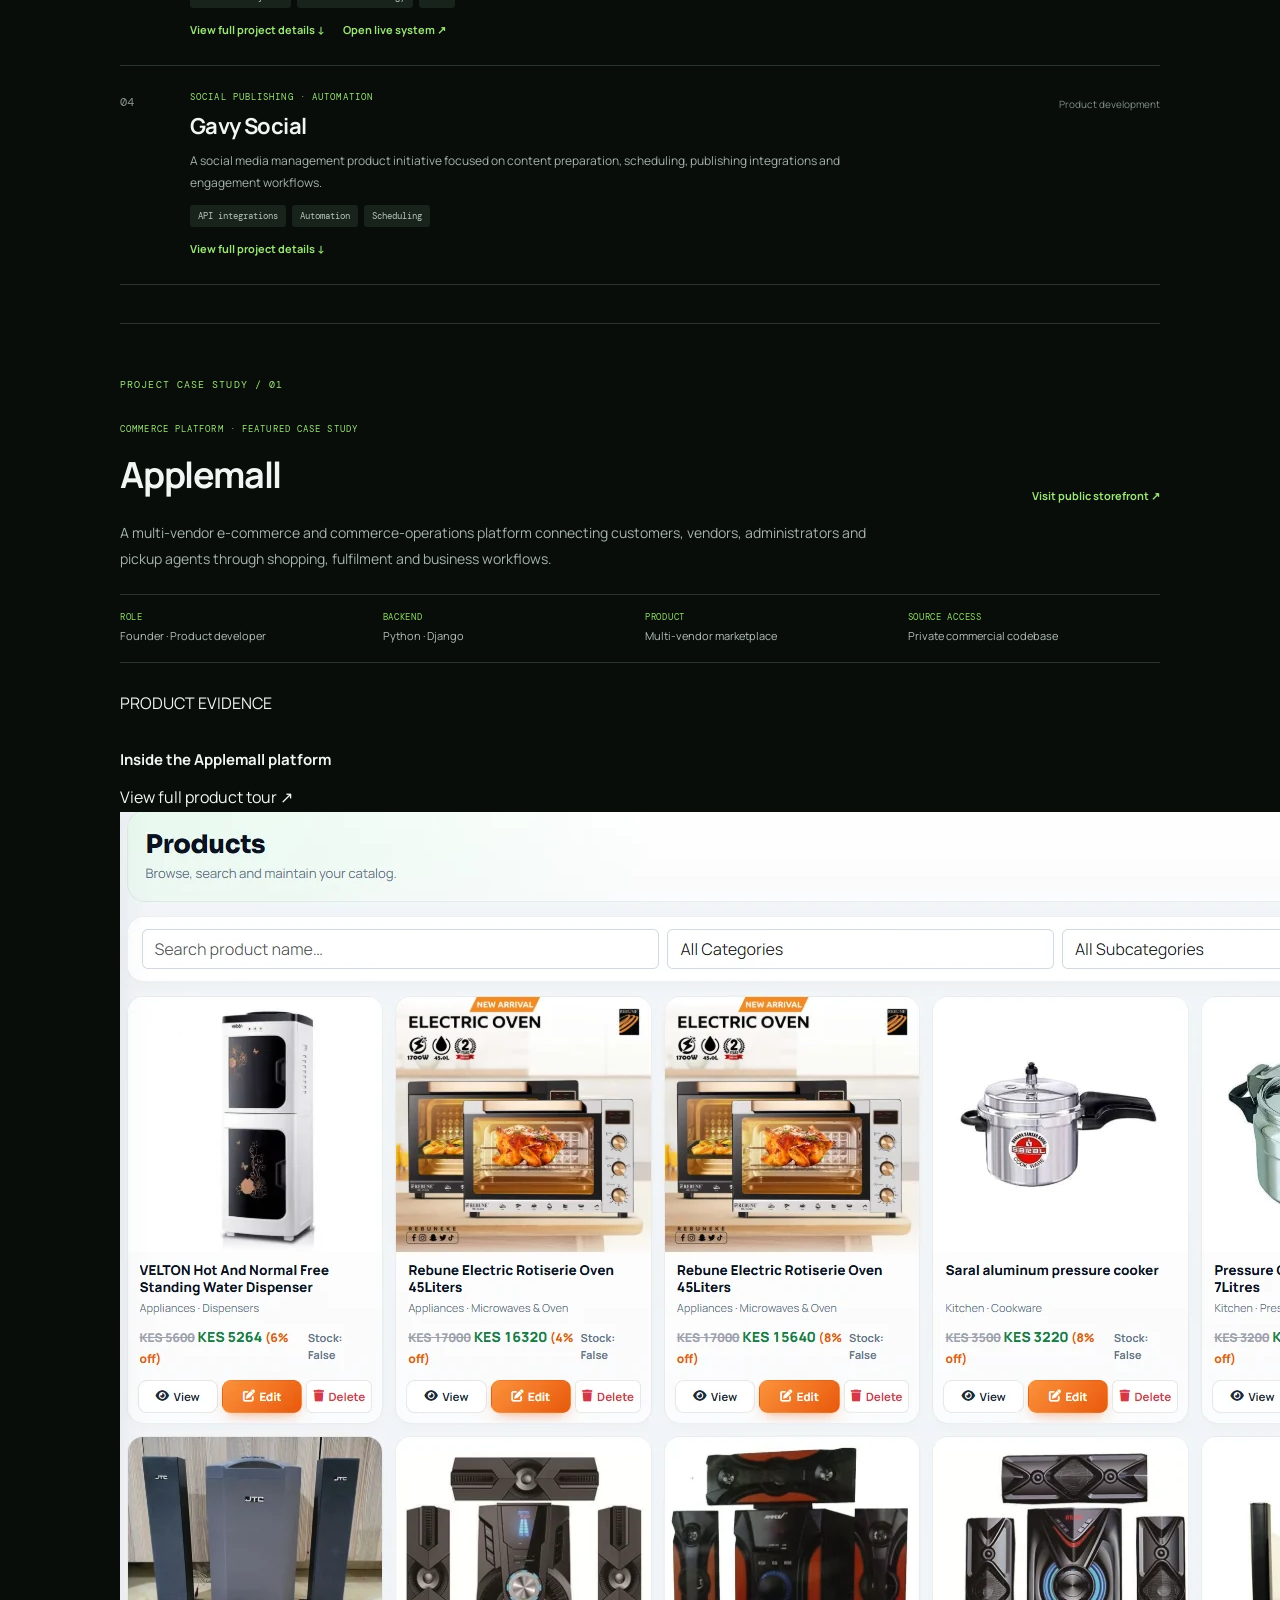
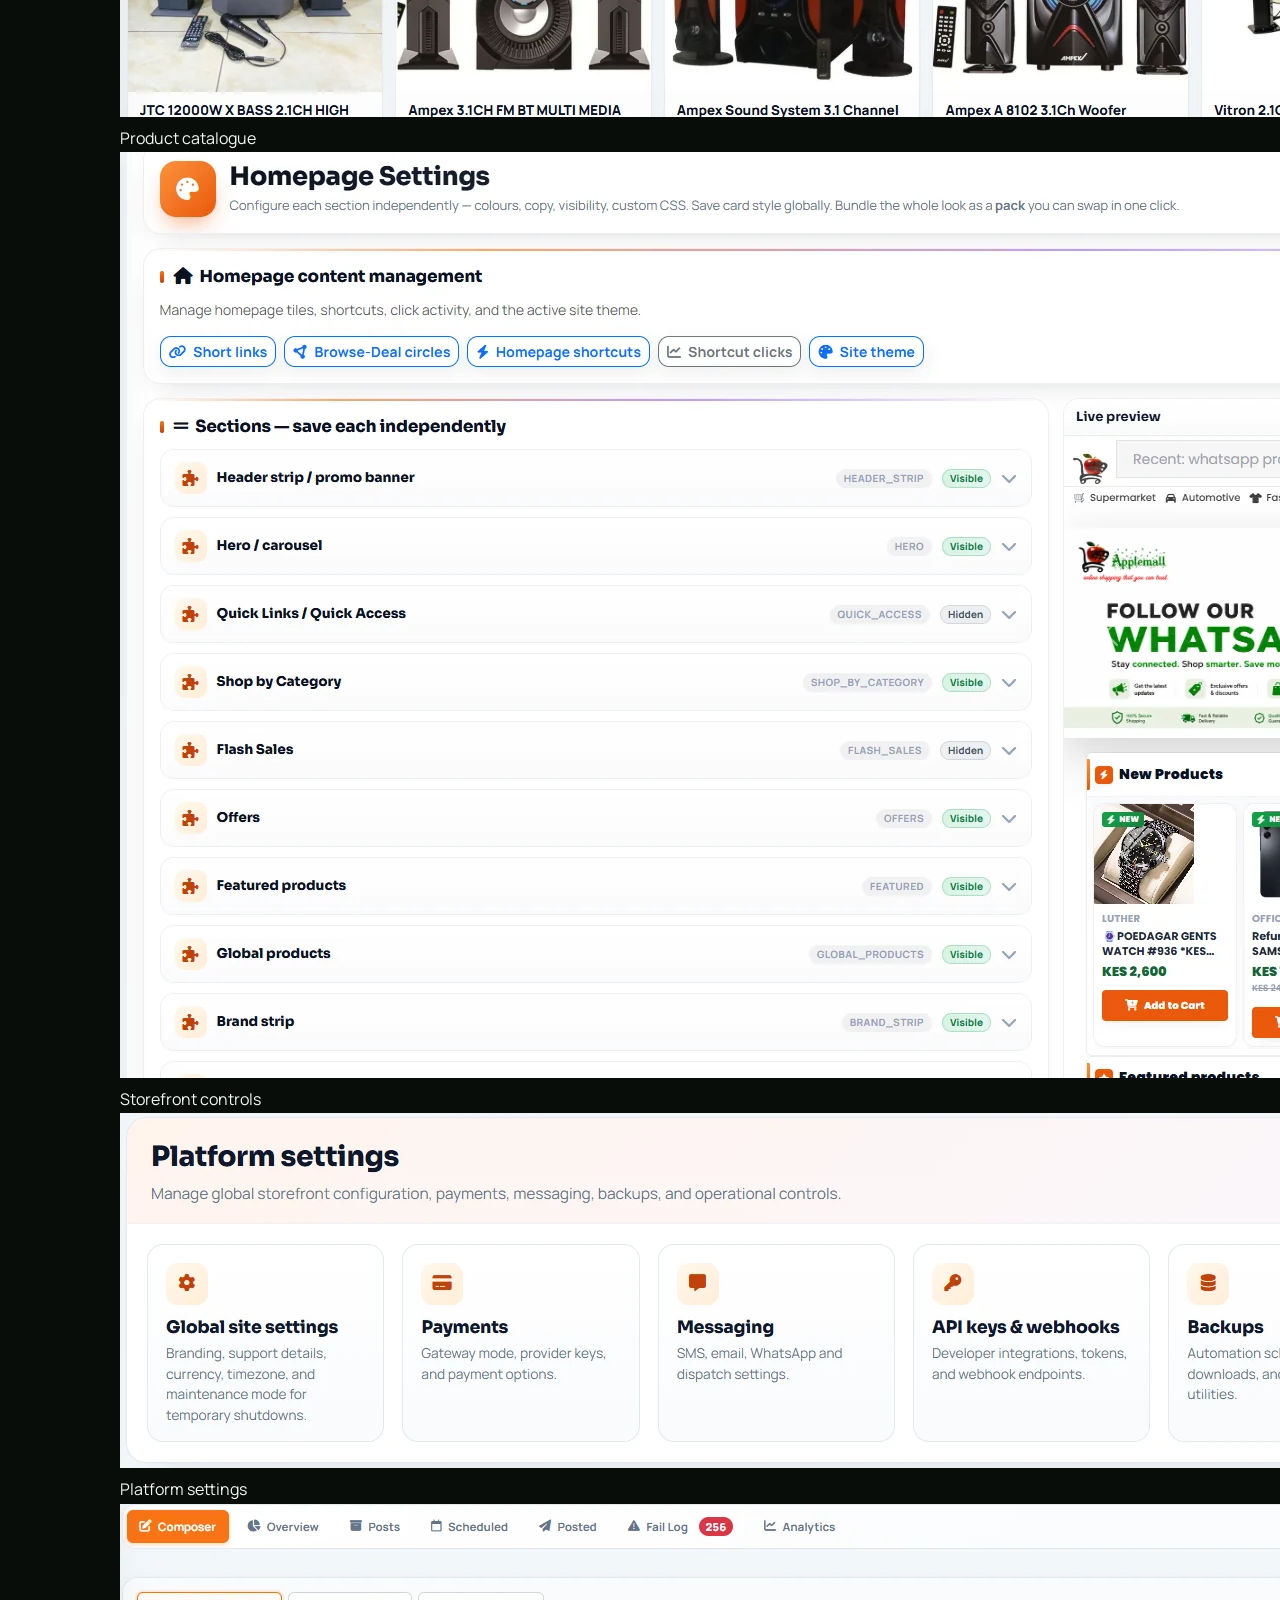
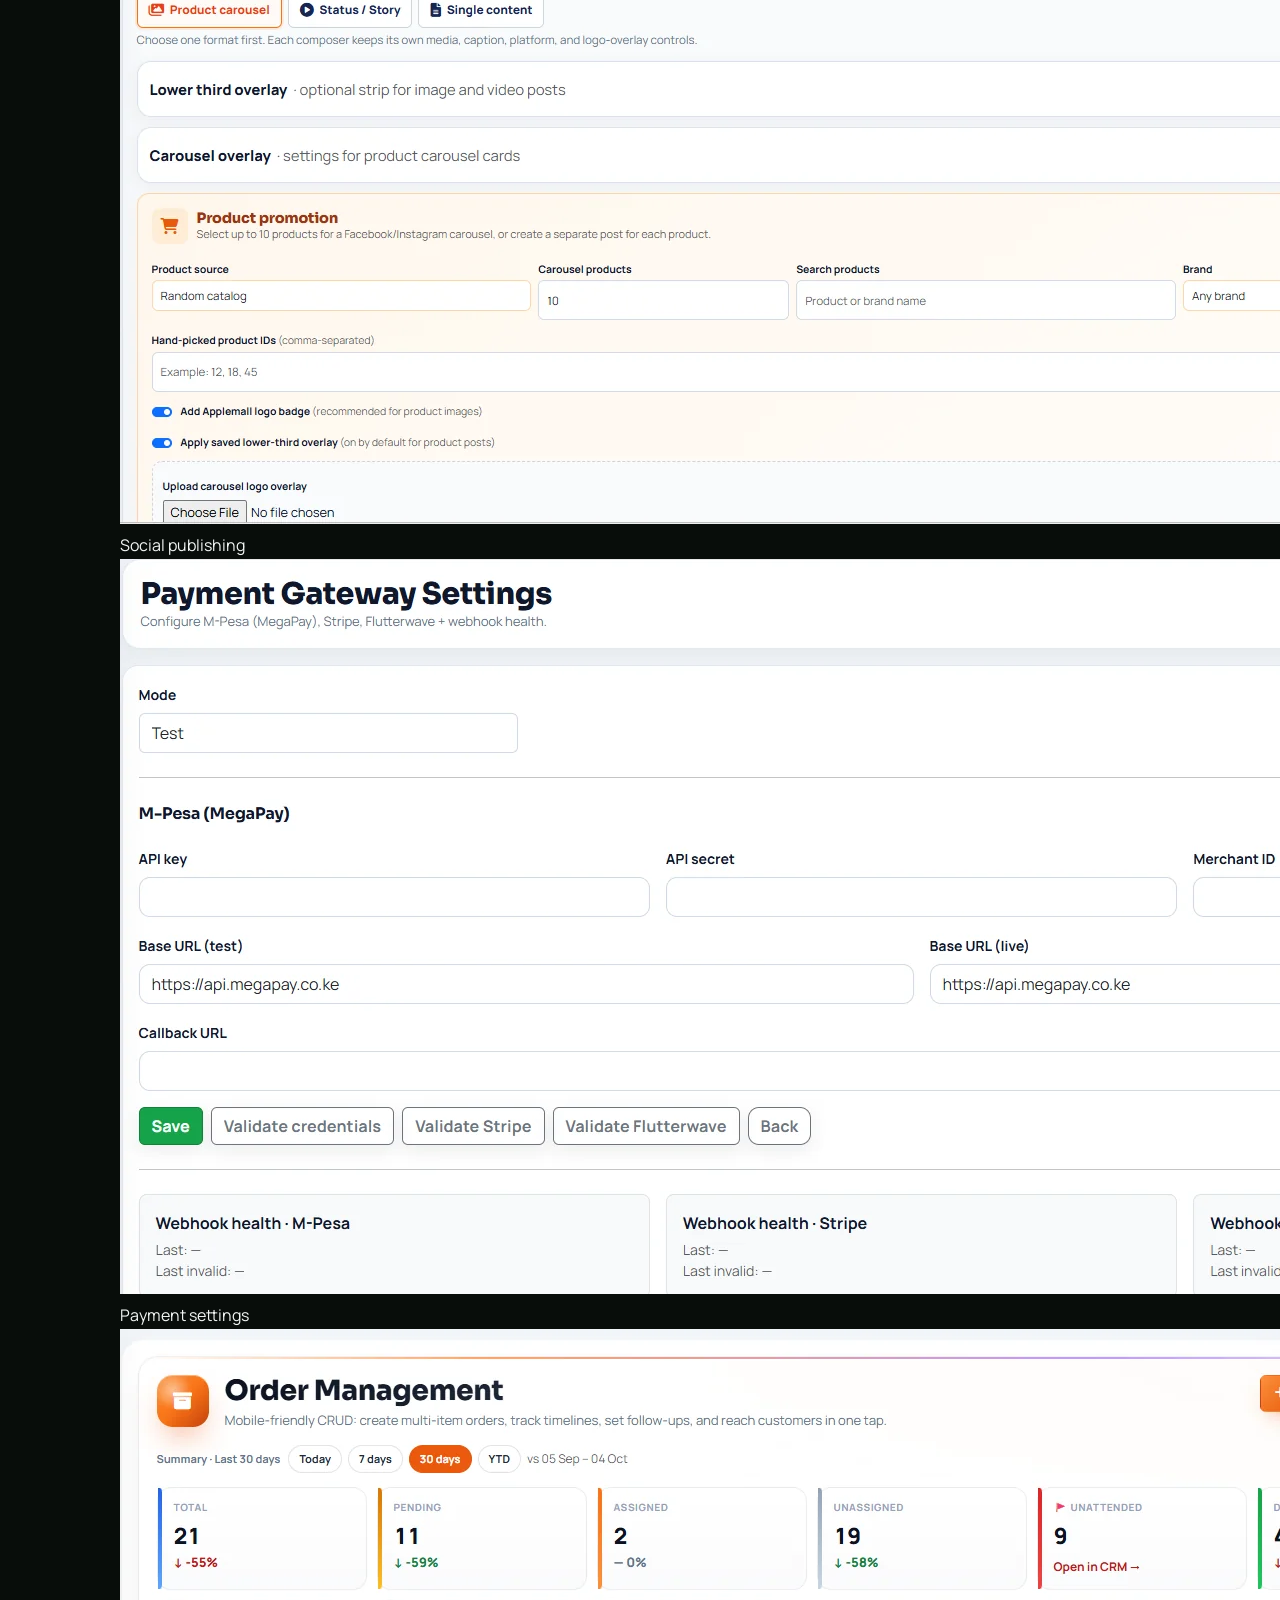
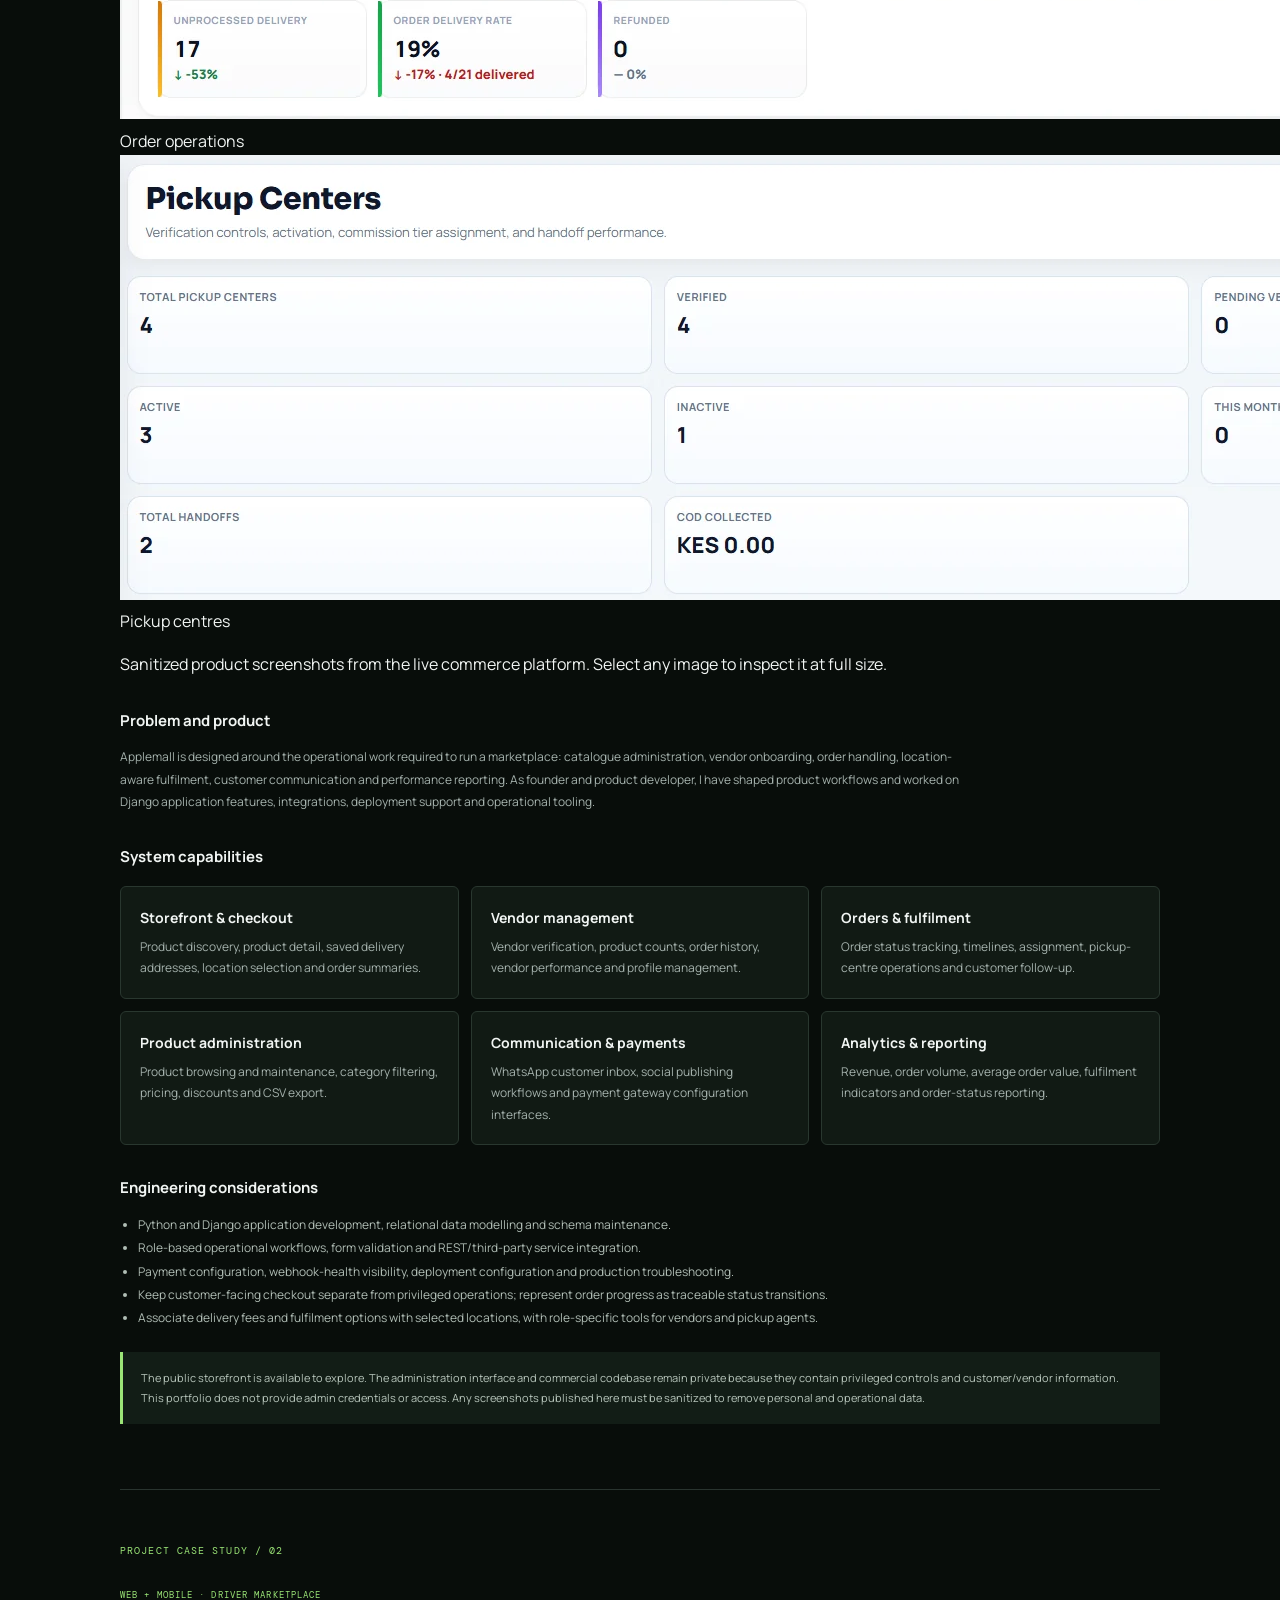
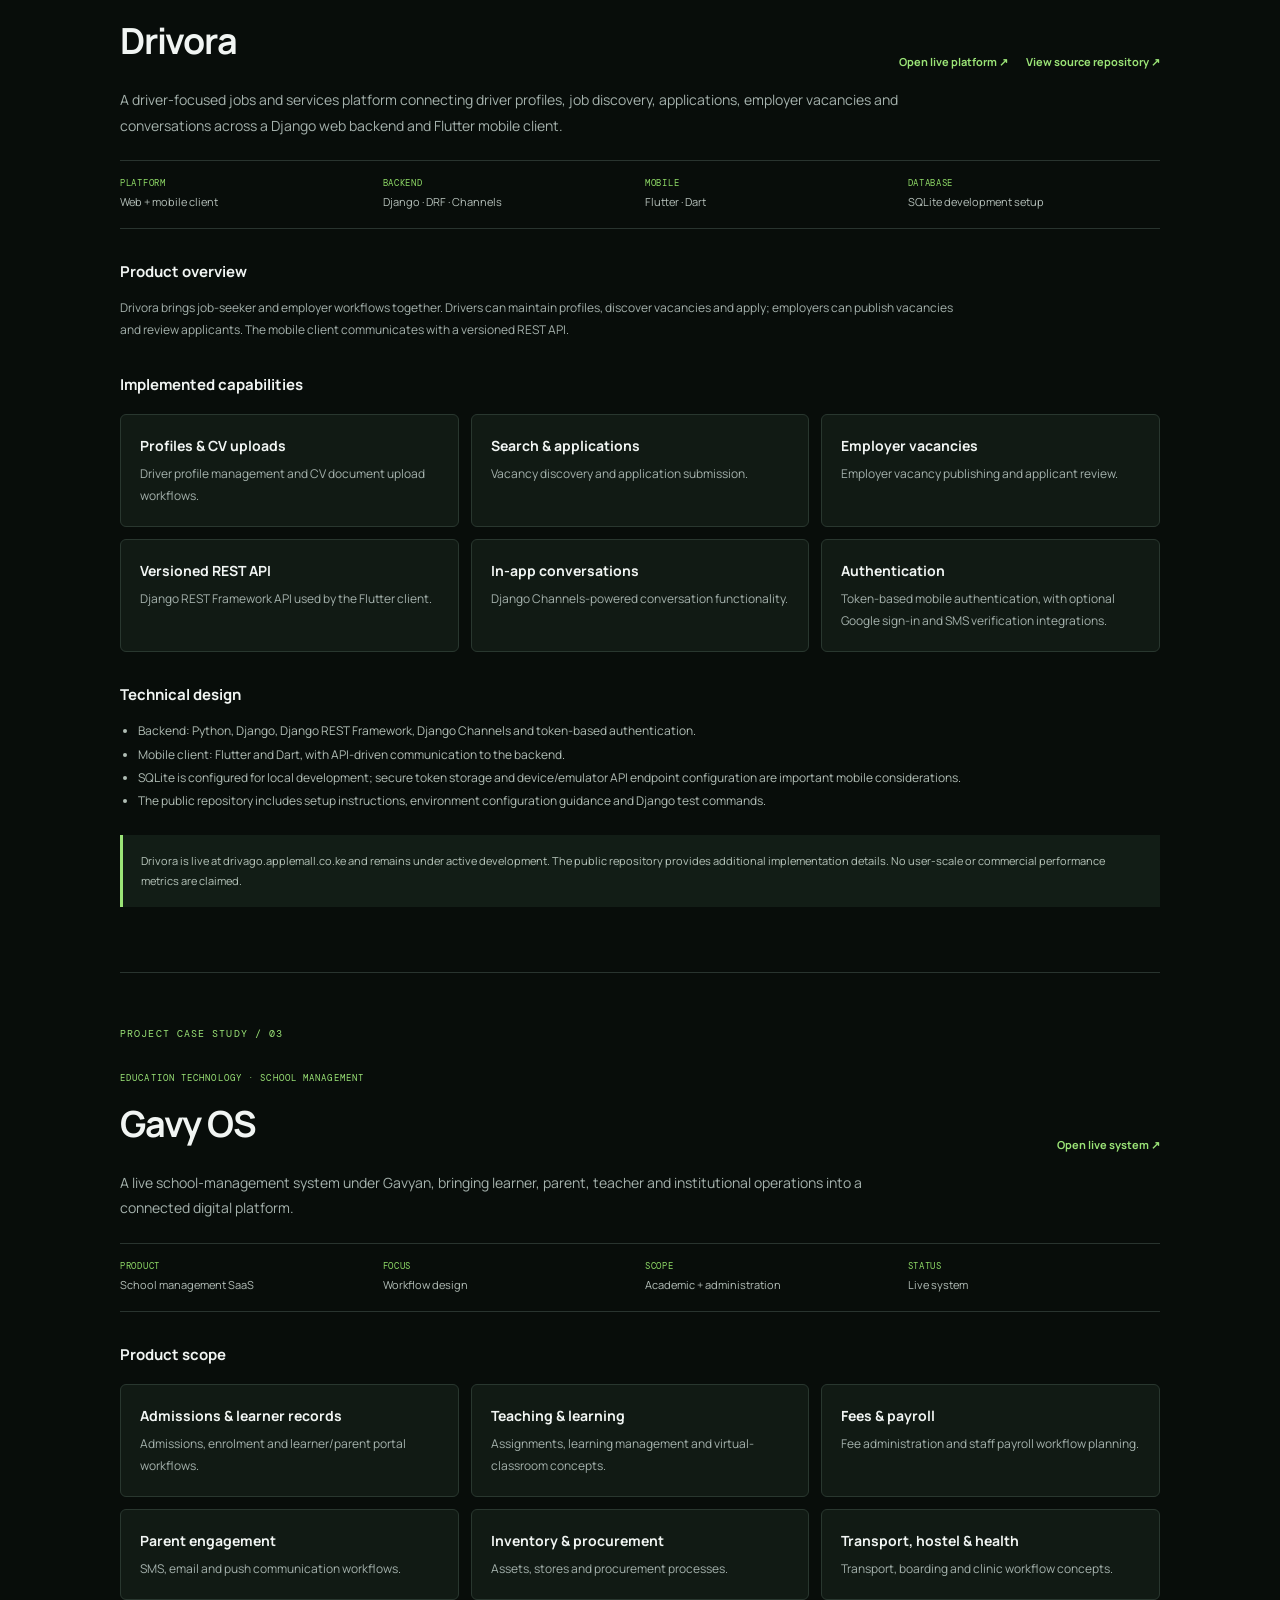
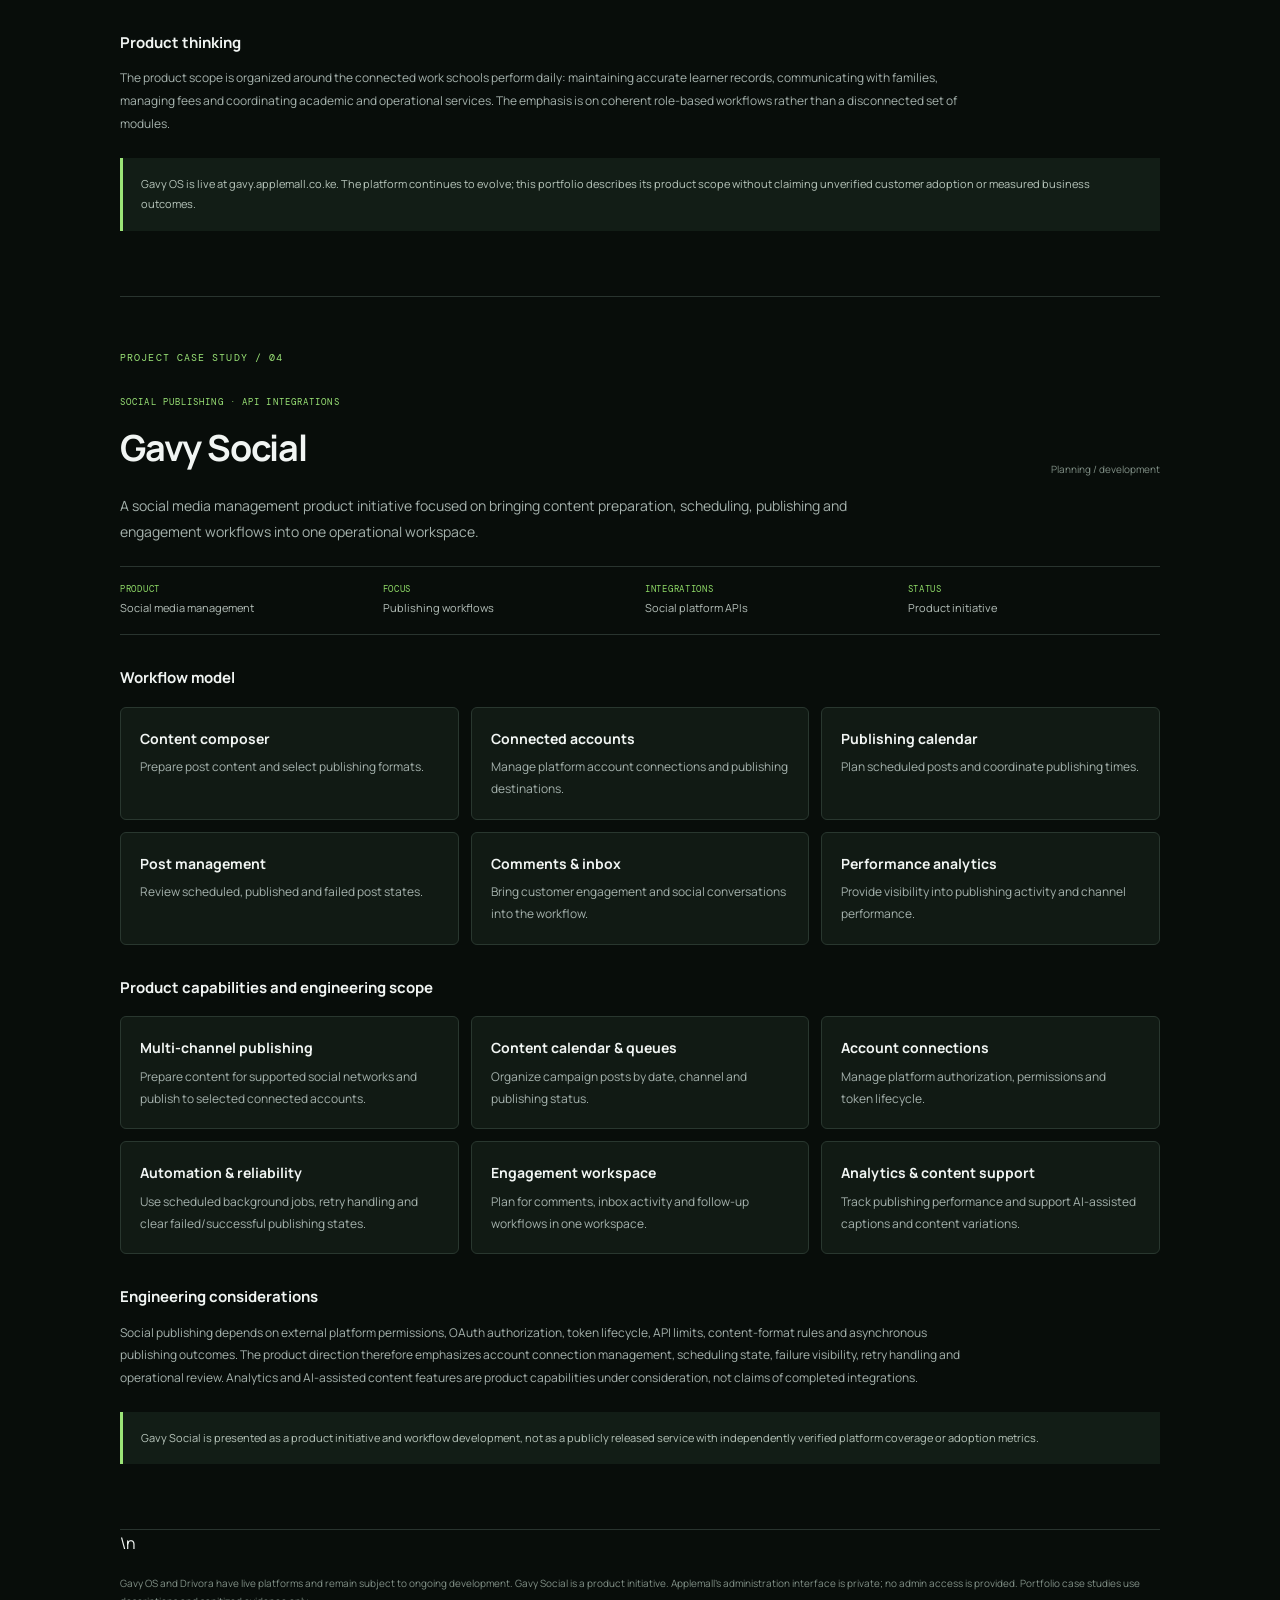
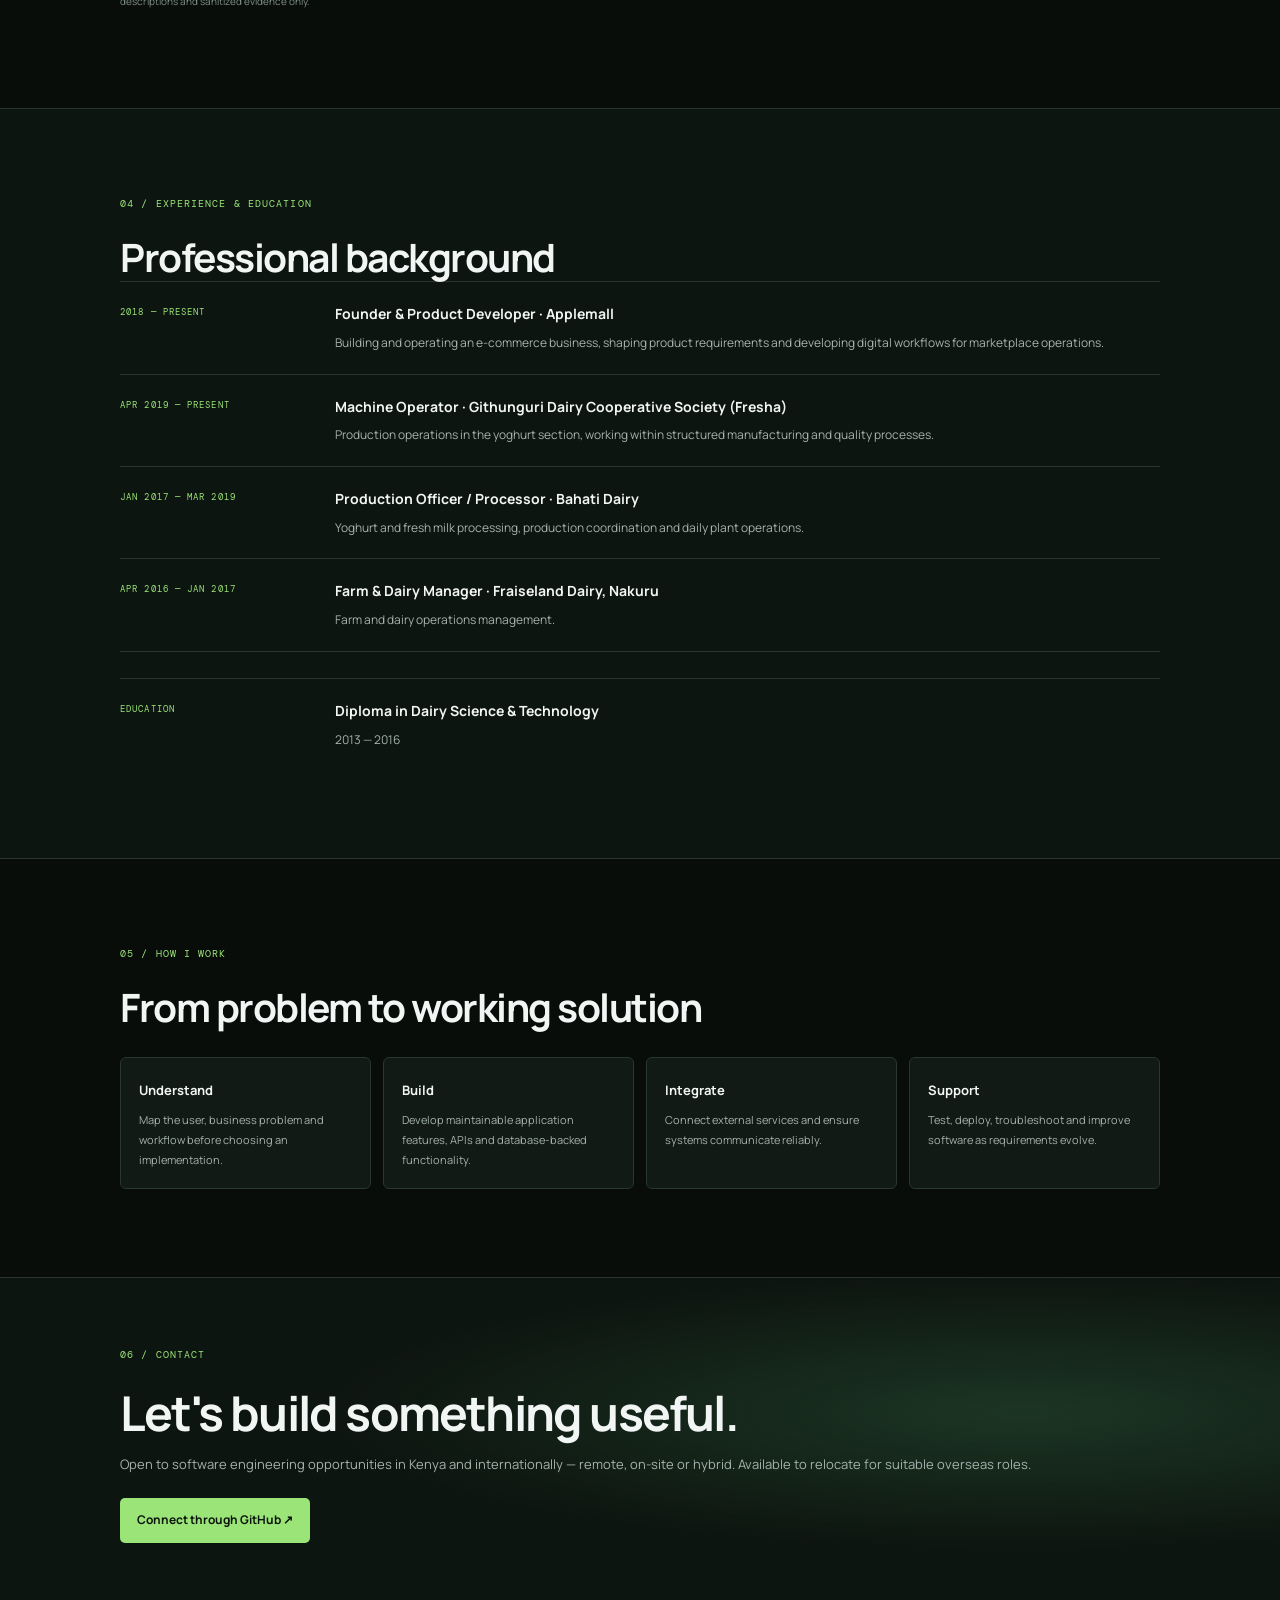
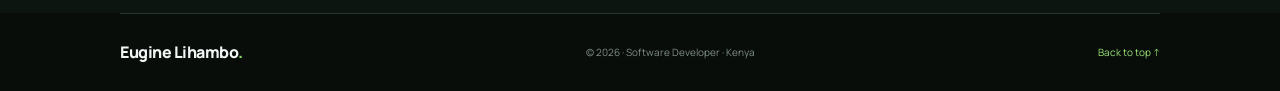
==== commit 4f4e0d30: "Add Applemall product screenshots to portfolio home" ====
--- a/index.html
+++ b/index.html
@@ -12,6 +12,7 @@
   <link rel="preconnect" href="https://fonts.gstatic.com" crossorigin>
   <link href="https://fonts.googleapis.com/css2?family=DM+Mono:wght@400;500&family=Manrope:wght@400;500;600;700;800&display=swap" rel="stylesheet">
   <link rel="stylesheet" href="assets/css/styles.css">
+  <link rel="stylesheet" href="assets/css/portfolio-gallery.css">
 </head>
 <body class="home-page">
 <header class="simple-header">
@@ -90,6 +91,22 @@
         <div class="simple-inline-heading"><div><p class="simple-project-type">COMMERCE PLATFORM · FEATURED CASE STUDY</p><h3>Applemall</h3></div><a href="https://applemall.co.ke/" target="_blank" rel="noreferrer">Visit public storefront ↗</a></div>
         <p class="simple-case-lead">A multi-vendor e-commerce and commerce-operations platform connecting customers, vendors, administrators and pickup agents through shopping, fulfilment and business workflows.</p>
         <div class="simple-case-meta"><span><b>Role</b> Founder · Product developer</span><span><b>Backend</b> Python · Django</span><span><b>Product</b> Multi-vendor marketplace</span><span><b>Source access</b> Private commercial codebase</span></div>
+        <div class="portfolio-evidence">
+          <div class="portfolio-evidence-heading">
+            <div><span>PRODUCT EVIDENCE</span><h4>Inside the Applemall platform</h4></div>
+            <a href="applemall.html#applemall-gallery-title">View full product tour ↗</a>
+          </div>
+          <div class="portfolio-evidence-grid">
+            <a href="assets/images/applemall/product-catalog.webp" target="_blank" rel="noreferrer"><img src="assets/images/applemall/product-catalog.webp" alt="Applemall product catalogue and category filters" loading="lazy"><span>Product catalogue</span></a>
+            <a href="assets/images/applemall/homepage-controls.webp" target="_blank" rel="noreferrer"><img src="assets/images/applemall/homepage-controls.webp" alt="Applemall homepage controls and storefront preview" loading="lazy"><span>Storefront controls</span></a>
+            <a href="assets/images/applemall/platform-settings.webp" target="_blank" rel="noreferrer"><img src="assets/images/applemall/platform-settings.webp" alt="Applemall platform settings and integrations" loading="lazy"><span>Platform settings</span></a>
+            <a href="assets/images/applemall/social-publishing.webp" target="_blank" rel="noreferrer"><img src="assets/images/applemall/social-publishing.webp" alt="Applemall social publishing interface" loading="lazy"><span>Social publishing</span></a>
+            <a href="assets/images/applemall/payment-settings.webp" target="_blank" rel="noreferrer"><img src="assets/images/applemall/payment-settings.webp" alt="Applemall payment gateway settings" loading="lazy"><span>Payment settings</span></a>
+            <a href="assets/images/applemall/order-operations.webp" target="_blank" rel="noreferrer"><img src="assets/images/applemall/order-operations.webp" alt="Applemall order operations dashboard" loading="lazy"><span>Order operations</span></a>
+            <a href="assets/images/applemall/pickup-centres.webp" target="_blank" rel="noreferrer"><img src="assets/images/applemall/pickup-centres.webp" alt="Applemall pickup centre operations" loading="lazy"><span>Pickup centres</span></a>
+          </div>
+          <p>Sanitized product screenshots from the live commerce platform. Select any image to inspect it at full size.</p>
+        </div>
         <h4>Problem and product</h4><p>Applemall is designed around the operational work required to run a marketplace: catalogue administration, vendor onboarding, order handling, location-aware fulfilment, customer communication and performance reporting. As founder and product developer, I have shaped product workflows and worked on Django application features, integrations, deployment support and operational tooling.</p>
         <h4>System capabilities</h4>
         <div class="simple-skills">
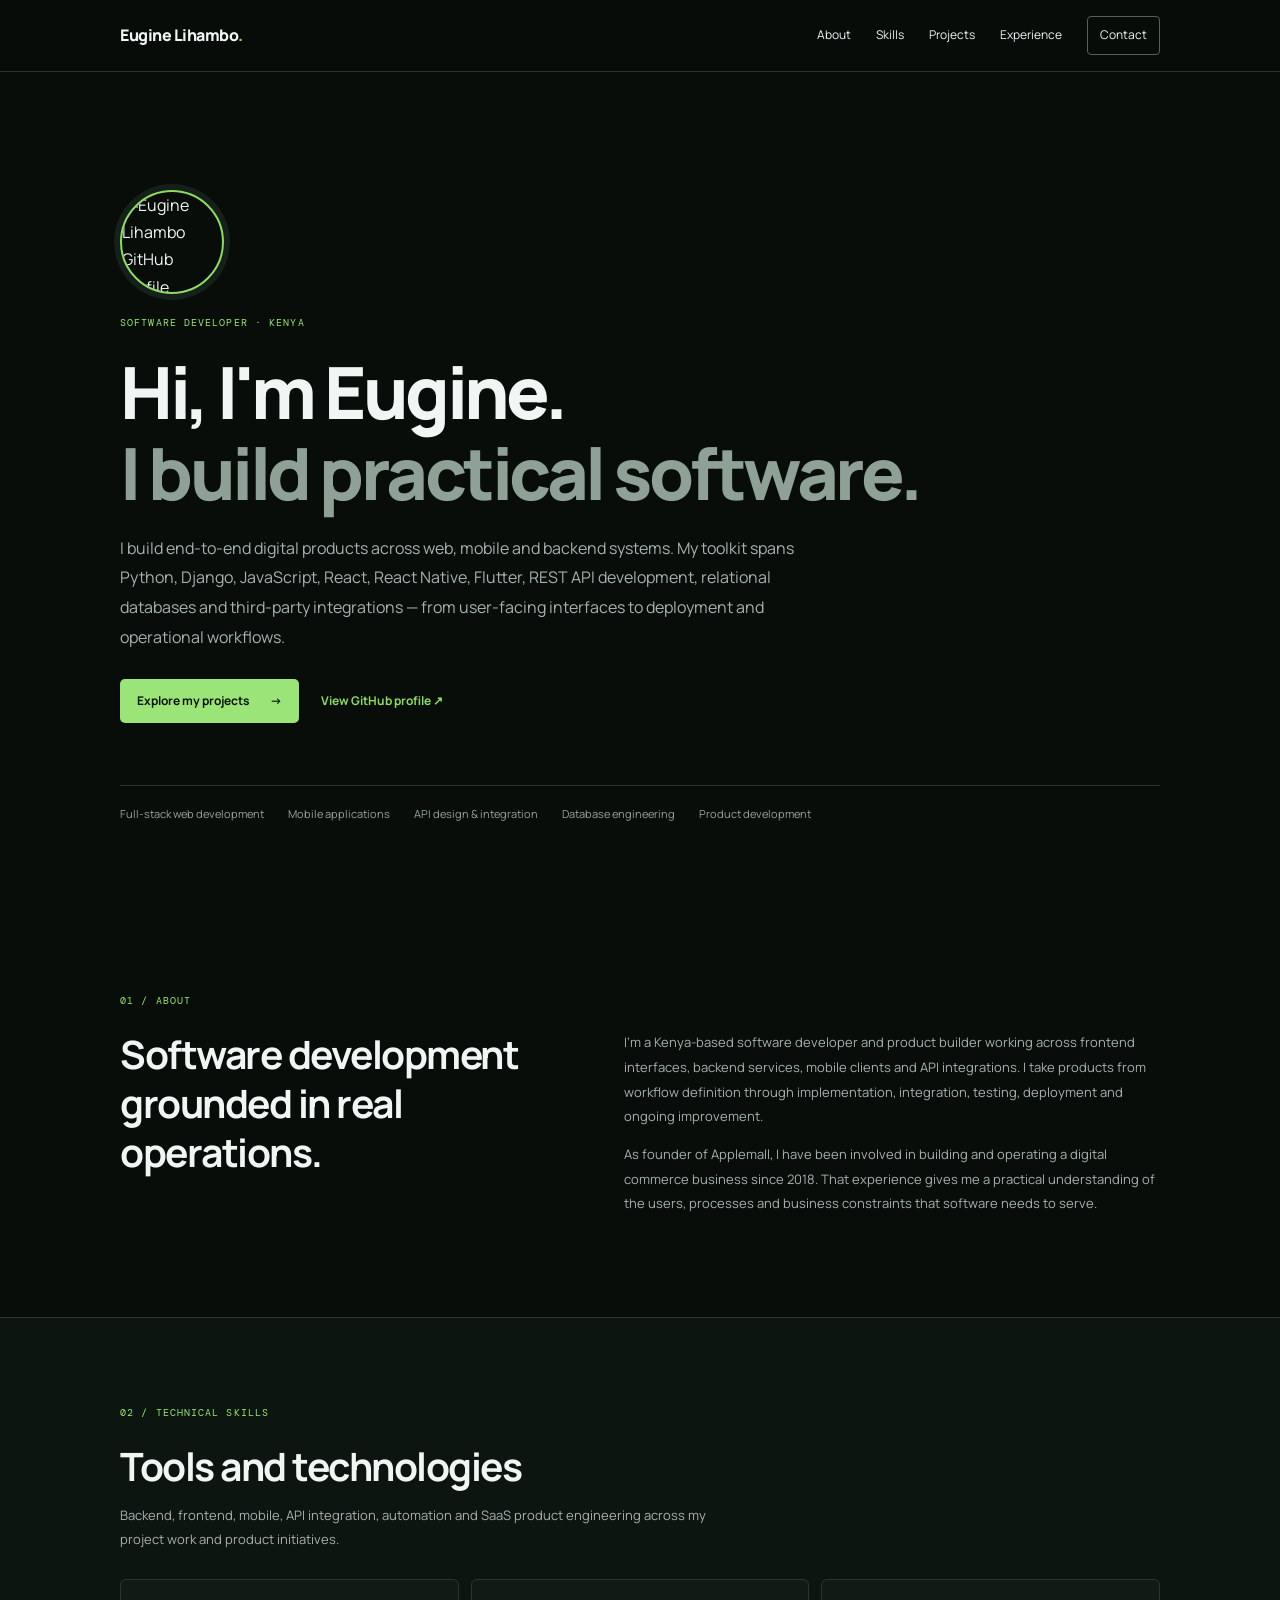
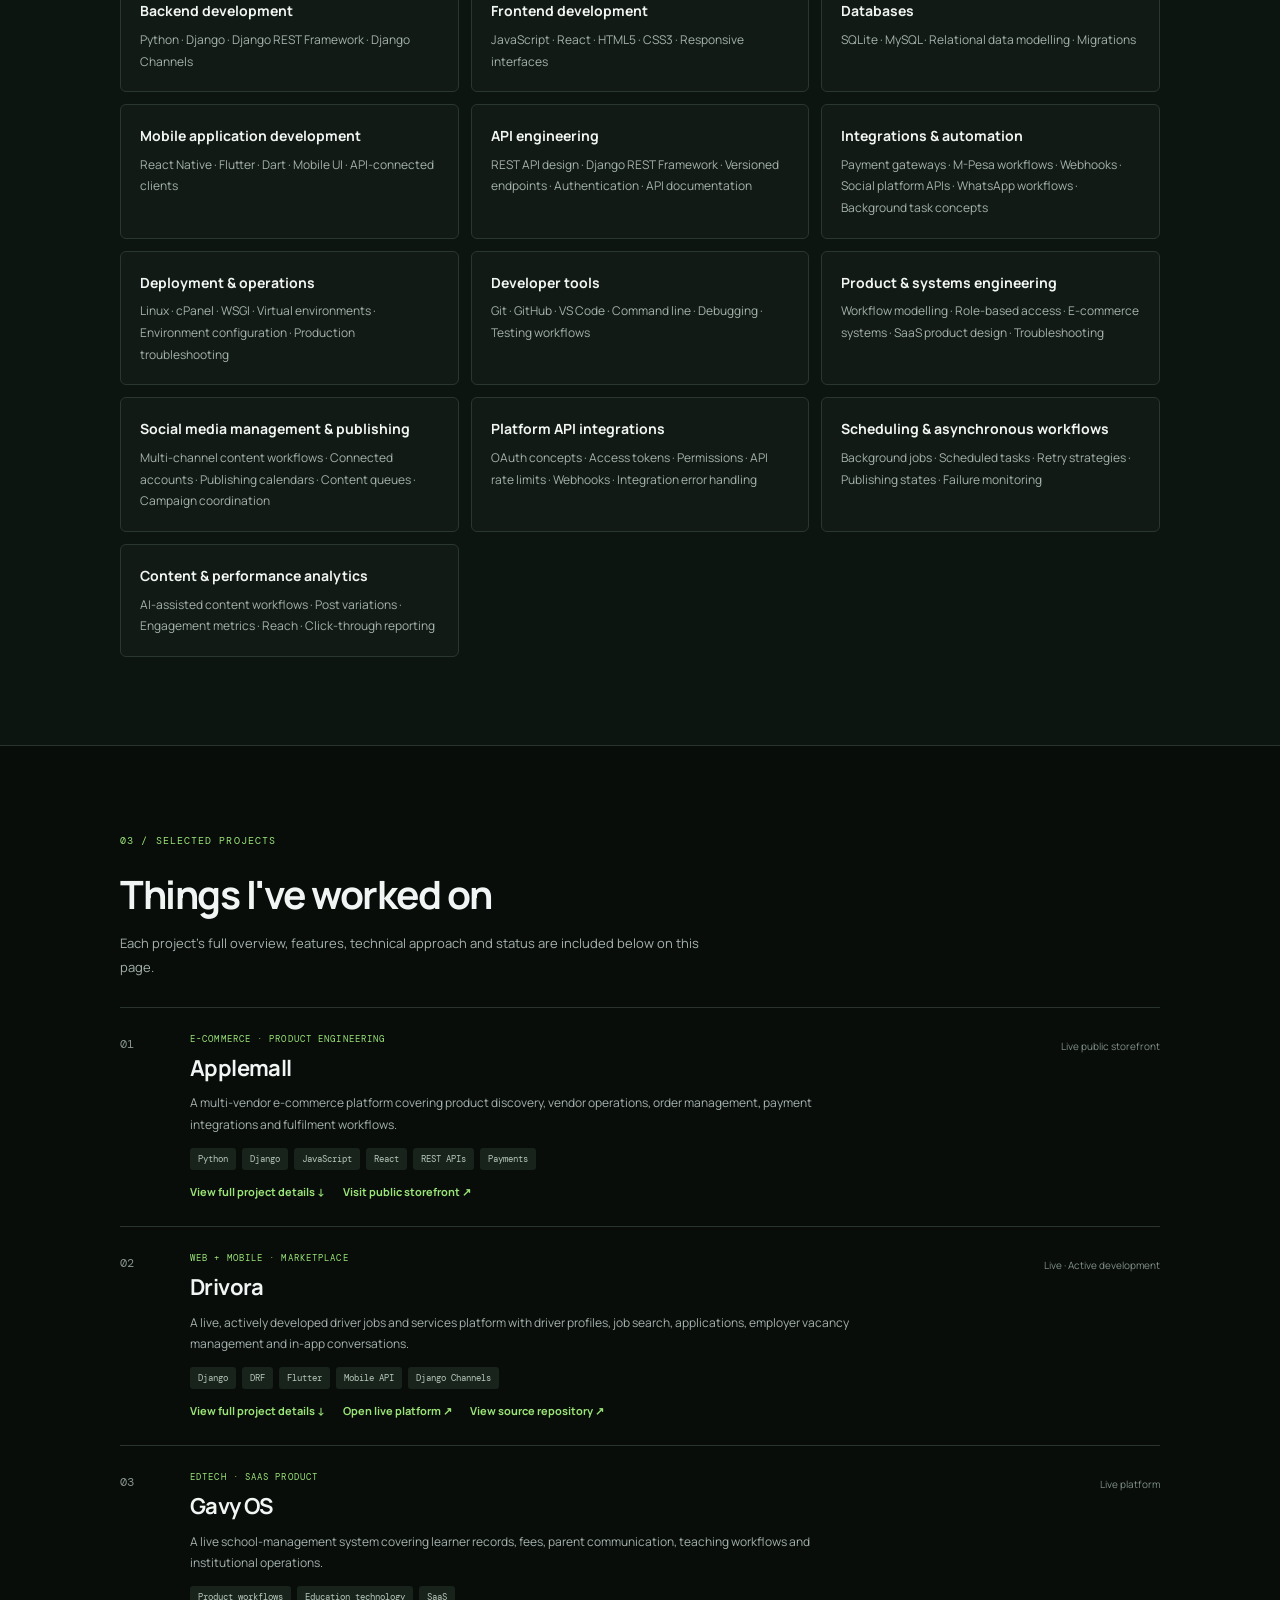
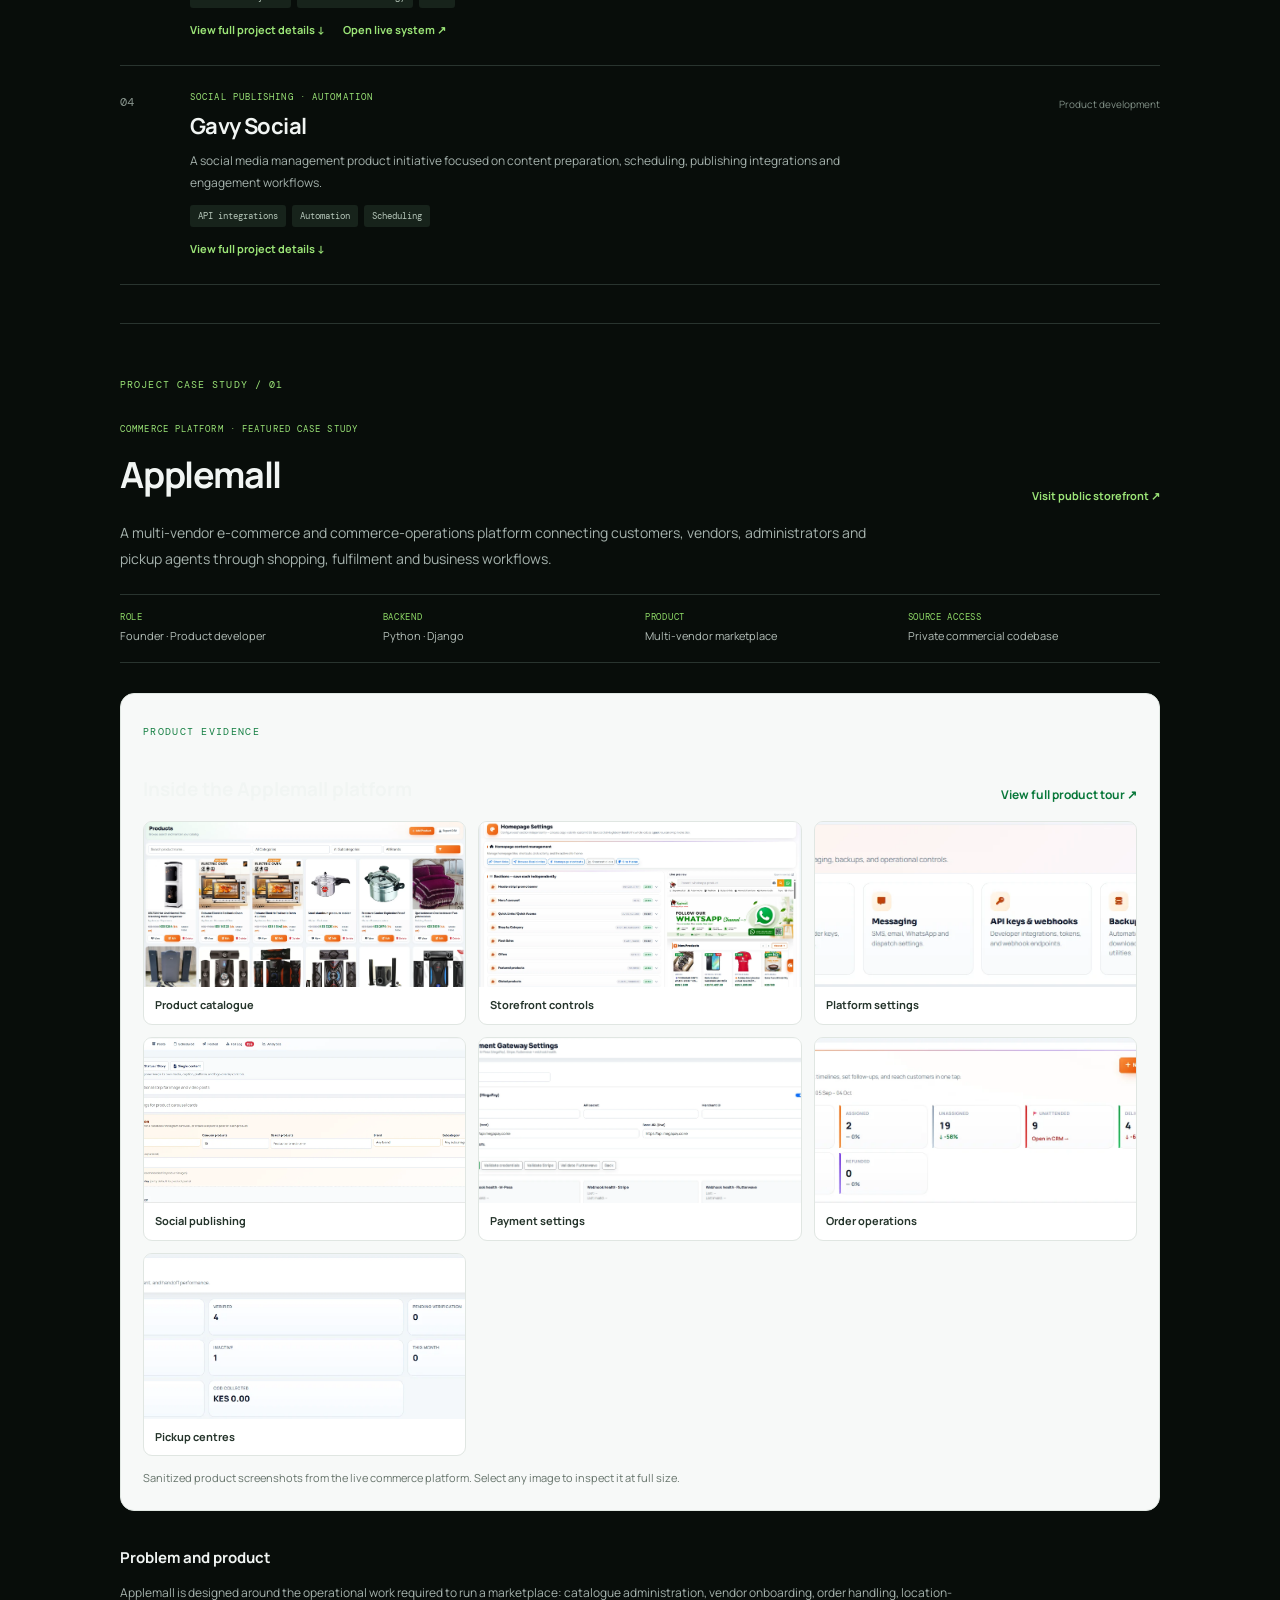
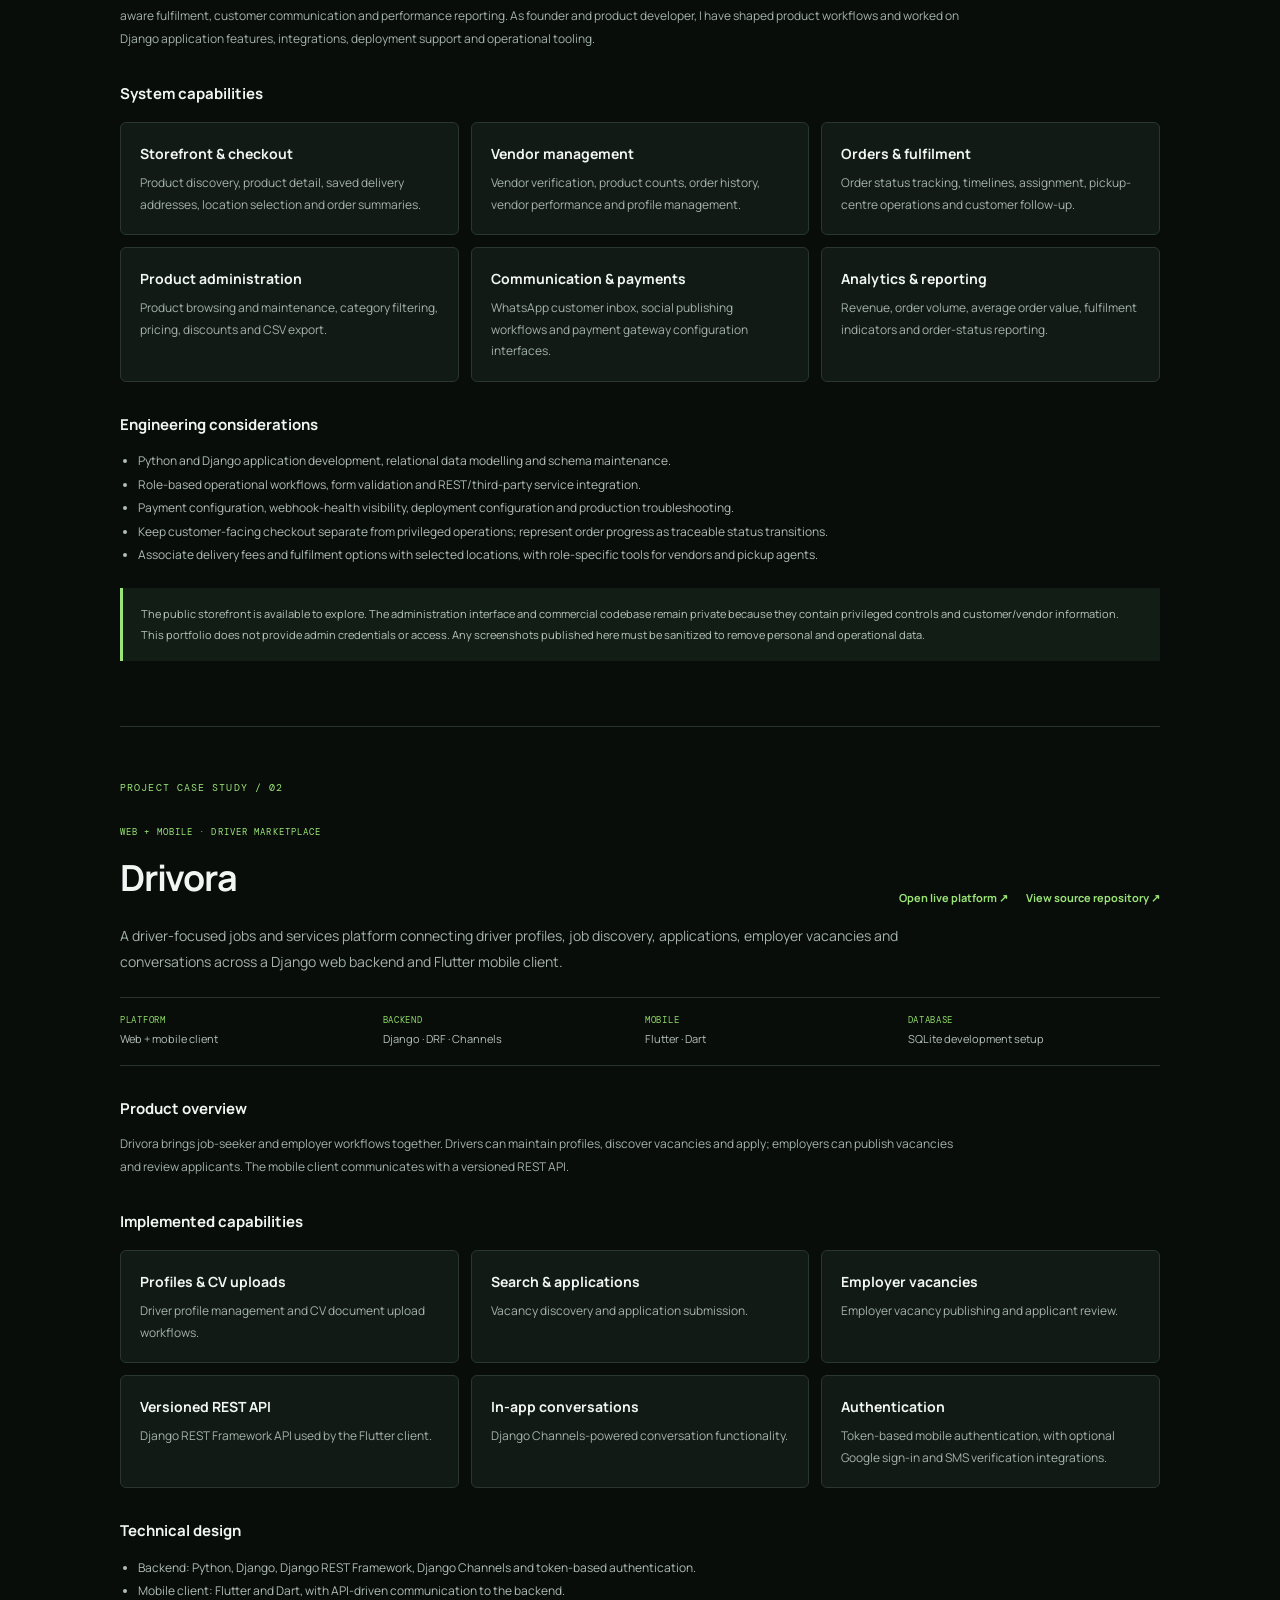
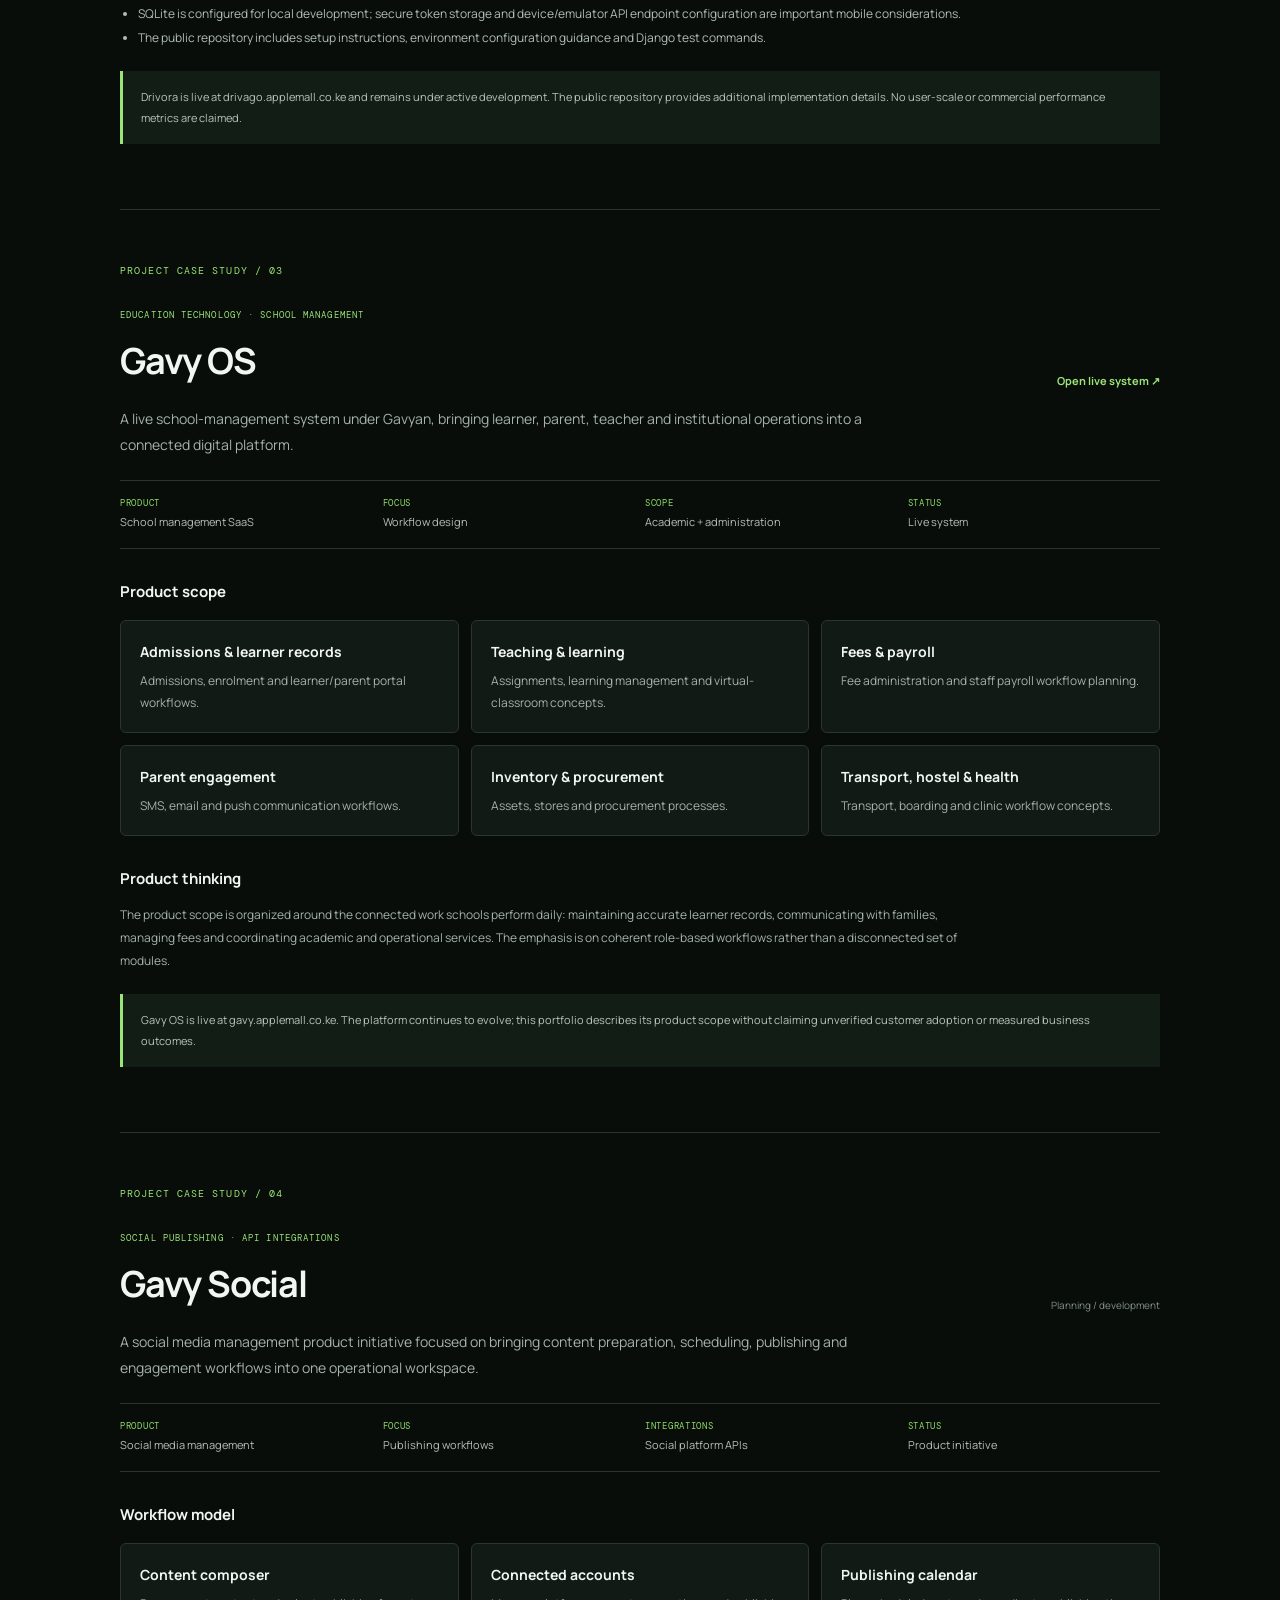
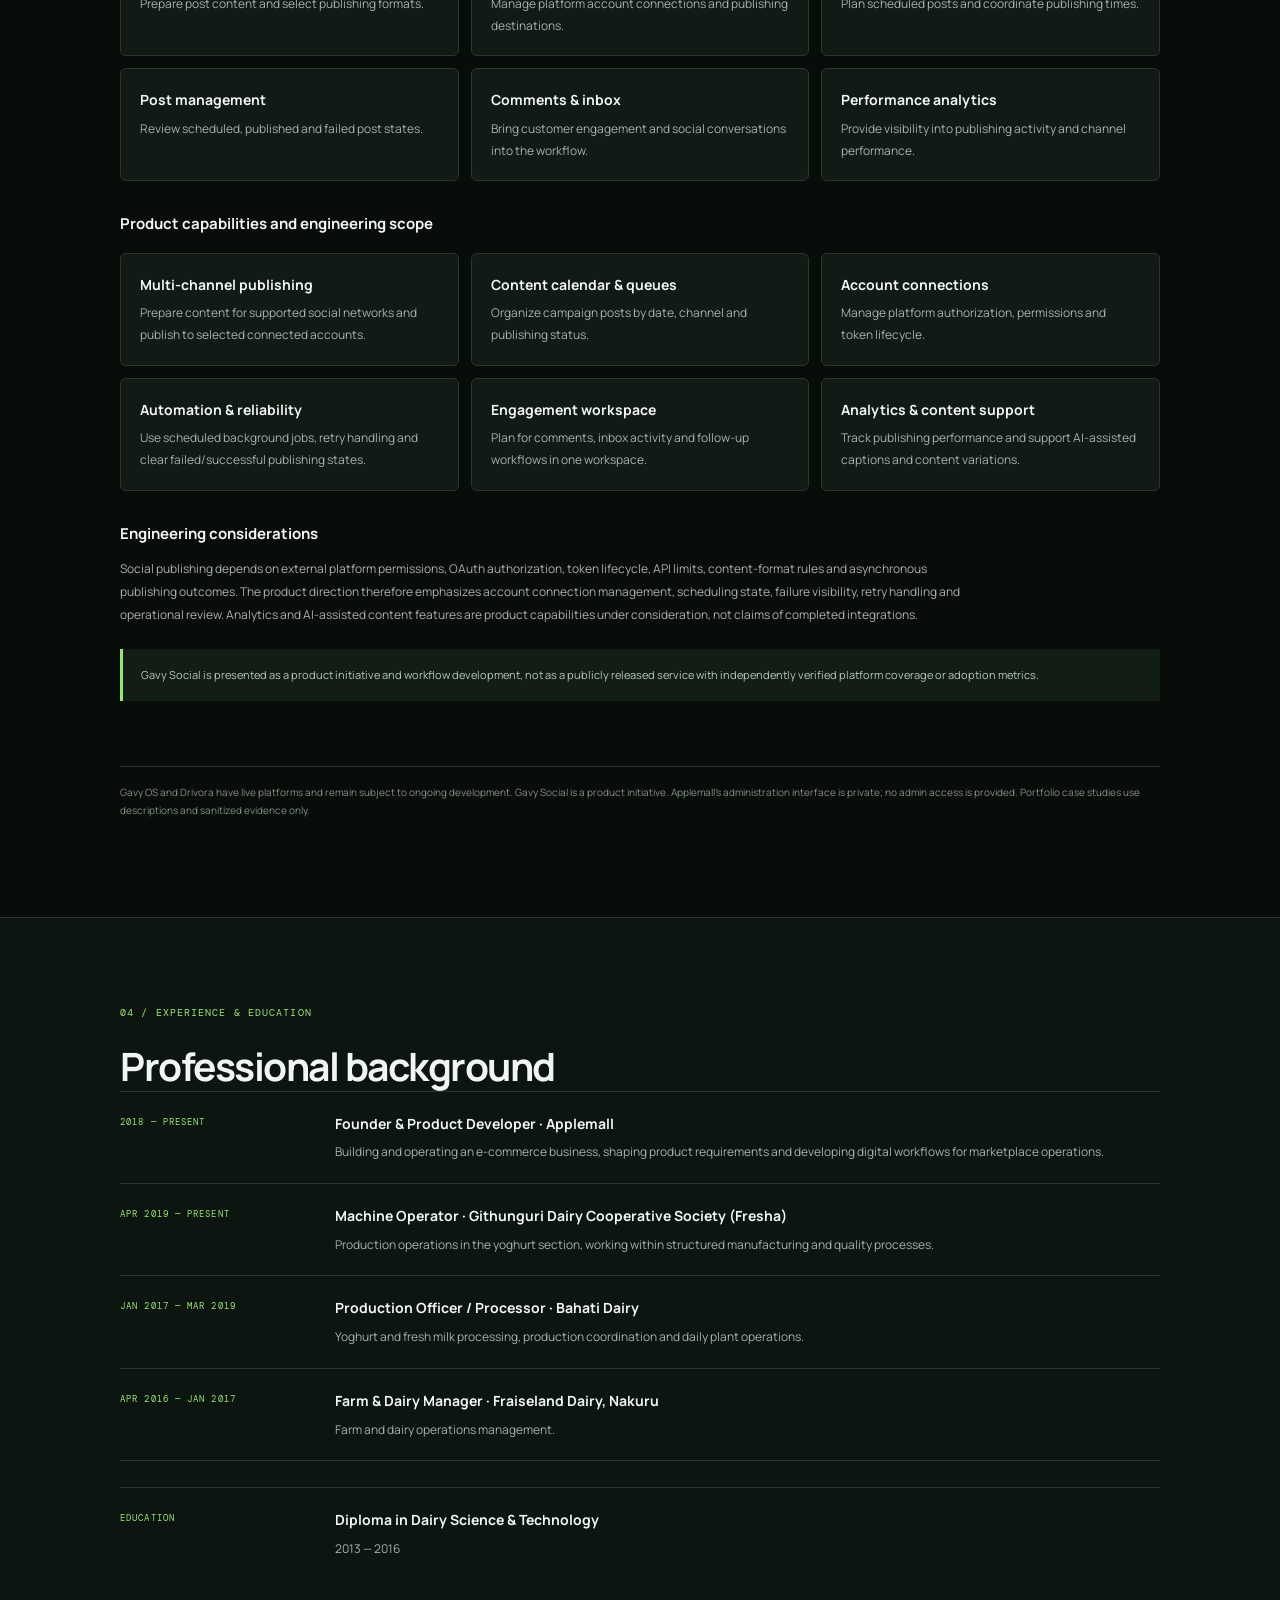
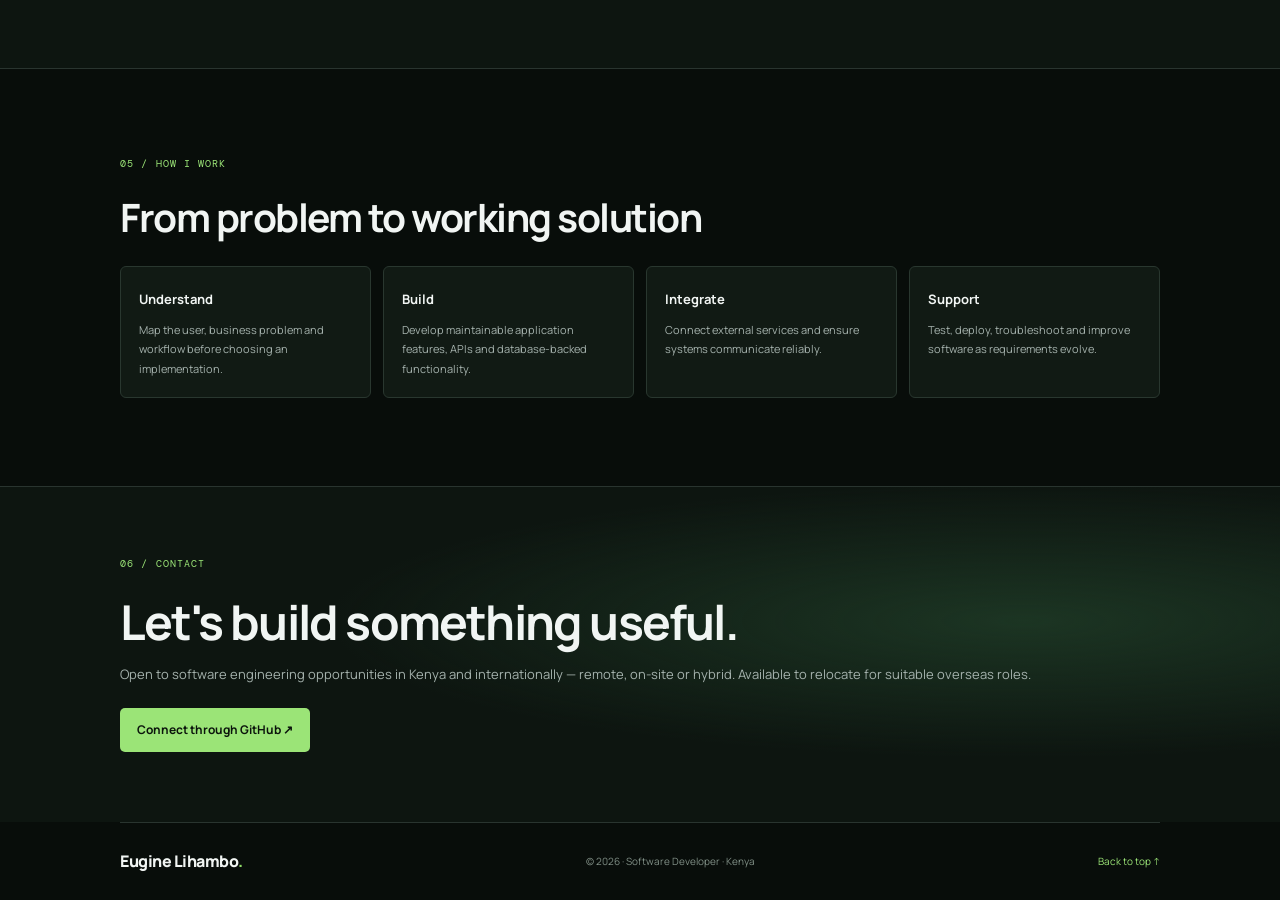
==== commit 976ce7ba: "Fix portfolio markup line break after project case studies" ====
--- a/index.html
+++ b/index.html
@@ -182,7 +182,8 @@
         <h4>Engineering considerations</h4><p>Social publishing depends on external platform permissions, OAuth authorization, token lifecycle, API limits, content-format rules and asynchronous publishing outcomes. The product direction therefore emphasizes account connection management, scheduling state, failure visibility, retry handling and operational review. Analytics and AI-assisted content features are product capabilities under consideration, not claims of completed integrations.</p>
         <p class="simple-case-note">Gavy Social is presented as a product initiative and workflow development, not as a publicly released service with independently verified platform coverage or adoption metrics.</p>
       </article>
-    </div>\n    <p class="simple-disclaimer">Gavy OS and Drivora have live platforms and remain subject to ongoing development. Gavy Social is a product initiative. Applemall's administration interface is private; no admin access is provided. Portfolio case studies use descriptions and sanitized evidence only.</p>
+    </div>
+    <p class="simple-disclaimer">Gavy OS and Drivora have live platforms and remain subject to ongoing development. Gavy Social is a product initiative. Applemall's administration interface is private; no admin access is provided. Portfolio case studies use descriptions and sanitized evidence only.</p>
   </section>
 
   <section class="simple-section simple-tint" id="experience">
--- a/assets/css/portfolio-gallery.css
+++ b/assets/css/portfolio-gallery.css
@@ -0,0 +1 @@
+.portfolio-evidence{margin:30px 0 34px;padding:22px;background:#f7f9f8;border:1px solid #e1e8e3;border-radius:14px}.portfolio-evidence-heading{display:flex;align-items:end;justify-content:space-between;gap:18px;margin-bottom:16px}.portfolio-evidence-heading span{font:10px "DM Mono",monospace;letter-spacing:1.3px;color:#168044}.portfolio-evidence-heading h4{margin:5px 0 0;font-size:19px;color:#15251c}.portfolio-evidence-heading>a{font-size:12px;font-weight:700;color:#08783a;white-space:nowrap}.portfolio-evidence-grid{display:grid;grid-template-columns:repeat(2,minmax(0,1fr));gap:12px}.portfolio-evidence-grid a{display:block;overflow:hidden;background:#fff;border:1px solid #e0e6e2;border-radius:9px;color:#25342b}.portfolio-evidence-grid img{display:block;width:100%;height:150px;object-fit:cover;object-position:top;background:#e8eeea;transition:transform .25s ease}.portfolio-evidence-grid a:hover img{transform:scale(1.025)}.portfolio-evidence-grid span{display:block;padding:9px 11px;font-size:11px;font-weight:700}.portfolio-evidence>p{margin:13px 0 0;color:#65736a;font-size:11px}@media(min-width:760px){.portfolio-evidence-grid{grid-template-columns:repeat(3,minmax(0,1fr))}.portfolio-evidence-grid img{height:165px}}@media(max-width:480px){.portfolio-evidence{padding:14px}.portfolio-evidence-heading{align-items:start;flex-direction:column;gap:8px}.portfolio-evidence-grid{gap:8px}.portfolio-evidence-grid img{height:108px}.portfolio-evidence-grid span{padding:8px;font-size:10px}}
